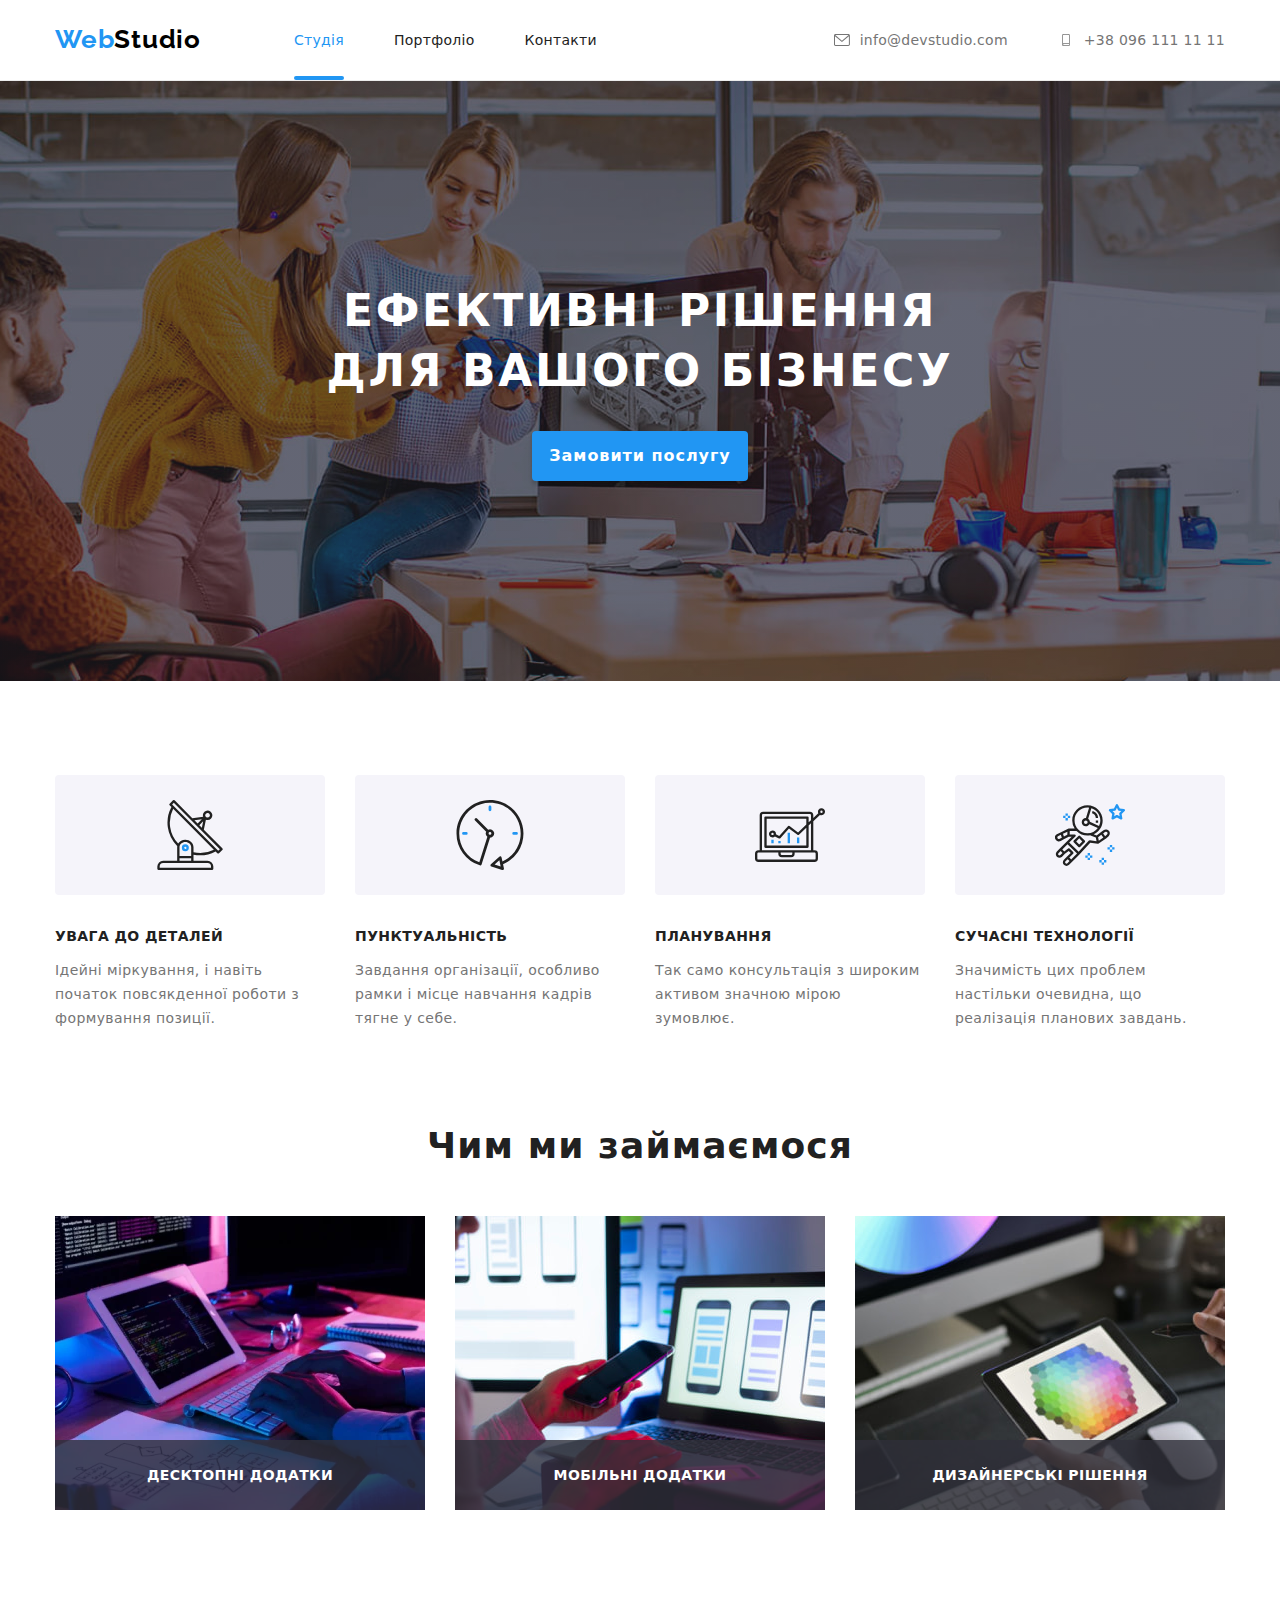
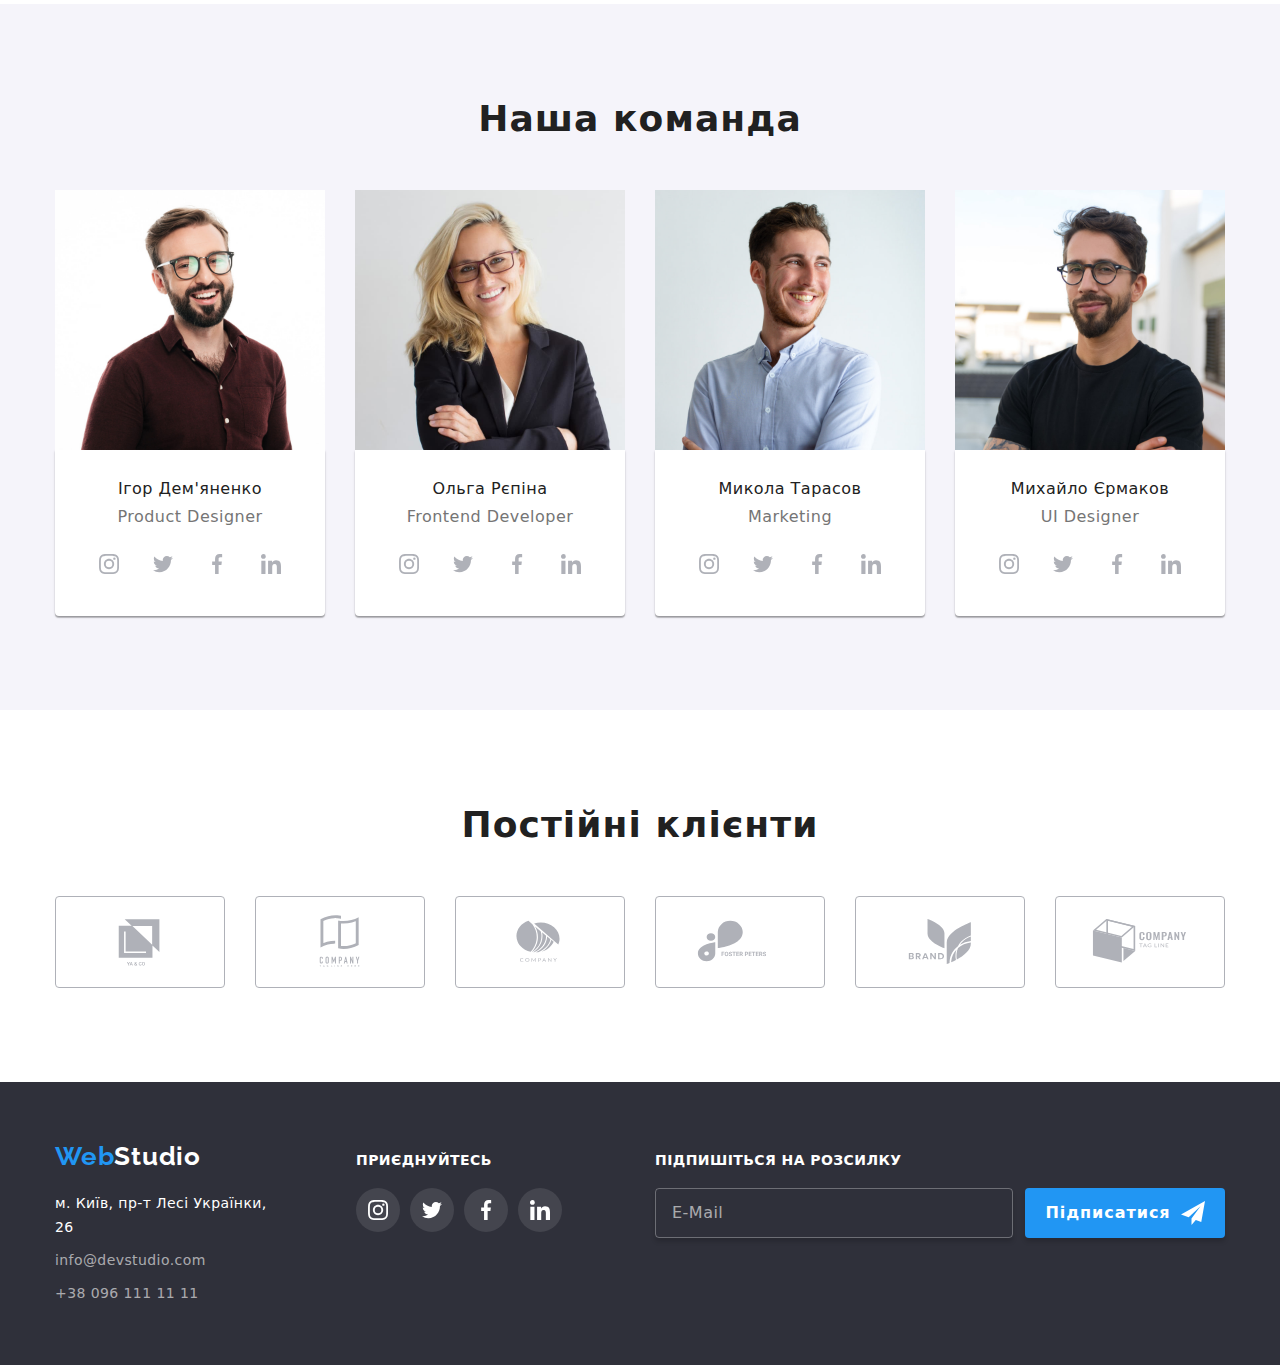
==== index.html @ bd2cbed0 "Initial commit" ====
<!DOCTYPE html>
<html lang="uk">
  <head>
    <meta charset="UTF-8" />
    <meta name="viewport" content="width=device-width, initial-scale=1.0" />
    <title>Студія</title>
    <link rel="stylesheet" href="./css/style.css" />
    <link rel="preconnect" href="https://fonts.googleapis.com" />
    <link rel="preconnect" href="https://fonts.gstatic.com" crossorigin />
    <link
      rel="stylesheet"
      href="https://cdnjs.cloudflare.com/ajax/libs/modern-normalize/2.0.0/modern-normalize.min.css"
    />
    <link
      href="https://fonts.googleapis.com/css2?family=Raleway:wght@700&family=Roboto:wght@400;500;700;900&display=swap"
      rel="stylesheet"
    />
  </head>

  <body>
    <header>
      <div class="container header">
        <nav class="nav">
          <a href="./index.html" class="logo"
            >Web<span style="color: #000">Studio</span></a
          >

          <ul class="nav">
            <li class="item ">
              <a href="./index.html" class="navg current " style="color: #2196f3"
                >Студія</a
              >
            </li>
            <li class="item">
              <a href="./portfolio.html" class="navg">Портфоліо</a>
            </li>
            <li class="item"><a href="" class="navg">Контакти</a></li>
          </ul>
        </nav>
        <ul class="header list">
          <li class="item">
            <a href="mailto:info@devstudio.com" class="link-nav"
              ><svg class="icon" width="16" height="12">
                <use href="./images/symbol-defs.svg#icon-envelope"></use>
              </svg>
              info@devstudio.com
            </a>
          </li>
          <li class="item">
            <a href="tel:+380961111111" class="link-nav"
              ><svg class="icon" width="16" height="12">
                <use href="./images/symbol-defs.svg#icon-smartphone"></use></svg> +38 096 111 11 11</a
            >
          </li>
        </ul>
      </div>
    </header>
    <main>
      <section class="hero">
        <div class="container">
          <h1 class="h1">Ефективні рішення для вашого бізнесу</h1>
          <button  class="main-but" data-modal-open>Замовити послугу</button>
        </div>
        <div class="backdrop is-hidden" data-modal>
          <div  class="modal">
            <button data-modal-close class="modal-button">
              <svg width="30" height="30" >
                <use href="./images/symbol-defs.svg#close"></use>
              </svg>
            </button>
            <form class="modal-form">
              <h3 class="modal-header">Залиште свої дані, ми вам передзвонимо</h3>
              <div class="name-input">
                <label class="label" for="name">Ім'я</label>
                <input class="input" type="text" height="40px" name="name" id="name">
                <svg class="modal-icon-input" width="18" height="18">
                  <use href="./images/symbol-defs.svg#person-black-18dp-1"></use>
                </svg>
              </div>
              <div class="name-input">
                <label class="label" for="tel">Телефон</label>
                <input class="input" type="tel" name="tel" id="tel">
                 <svg class="modal-icon-input" width="18" height="18">
                  <use href="./images/symbol-defs.svg#phone-black-18dp-1"></use>
                </svg>
              </div>
              <div class="name-input">
                <label class="label" for="mail">Пошта</label>
                <input class="input" type="email" name="mail" id="mail">
                 <svg class="modal-icon-input" width="18" height="18">
                  <use href="./images/symbol-defs.svg#email-black-18dp-1"></use>
                </svg>
               </div>
              <div class="comment-input">
                <label class="label" for="comment">Коментар</label>
                <textarea class="texarea-modal" name="comment" id="comment" placeholder="Введіть текст"></textarea>
                
              </div>
              <label class="checkbox-modal-label" for="checkbox-modal">
              <input class="checkbox-input" type="checkbox" name="checkbox-modal" id="checkbox-modal">
              <span class="checkbox-icon"  ></span>

              
              <span class="checkbox-text">Погоджуюся з розсилкою та приймаю 
             <span><a class="contract" href="">Умови договору</a></span></span></label>
              
              <button class="btn-modal" type="submit">Відправити</button>
            </form>
          </div>
        </div>
      </section>

      <section class="dectext">
        <div class="container">
          <ul class="text-block">
            <li class="item">
              <div class="background icon">
                <svg class="icon" width="70" height="70">
                  <use href="./images/symbol-defs.svg#icon-antenna"></use>
                </svg>
              </div>
              <h3 class="decisions">УВАГА ДО ДЕТАЛЕЙ</h3>
              <p>
                Ідейні міркування, і навіть початок повсякденної роботи з
                формування позиції.
              </p>
            </li>
            <li class="item">
              <div class="background icon">
                <svg width="70" height="70">
                  <use href="./images/symbol-defs.svg#icon-clock"></use>
                </svg>
              </div>
              <h3 class="decisions">ПУНКТУАЛЬНІСТЬ</h3>
              <p>
                Завдання організації, особливо рамки і місце навчання кадрів
                тягне у себе.
              </p>
            </li>
            <li class="item">
              <div class="background icon">
                <svg width="70" height="70">
                  <use href="./images/symbol-defs.svg#icon-diagram"></use>
                </svg>
              </div>
              <h3 class="decisions">ПЛАНУВАННЯ</h3>
              <p>
                Так само консультація з широким активом значною мірою зумовлює.
              </p>
            </li>
            <li class="item">
              <div class="background icon">
                <svg width="70" height="70">
                  <use href="./images/symbol-defs.svg#icon-astronaut"></use>
                </svg>
              </div>
              <h3 class="decisions">СУЧАСНІ ТЕХНОЛОГІЇ</h3>
              <p>
                Значимість цих проблем настільки очевидна, що реалізація
                планових завдань.
              </p>
            </li>
          </ul>
        </div>
      </section>
      <section>
        <div class="container">
          <h2 class="present">Чим ми займаємося</h2>
          <ul class="images">
            <li class="item">
              <img
                src="./images/box-1.webp"
                alt="клавіатура та комп'ютер"
                width="370"
                height="294"
              />
              <div class="image-content">
                <p class="text">Десктопні додатки</p>
              </div>
            </li>
            <li class="item">
              <img
                src="./images/img.jpg"
                alt="людина з телефоном біля екрана ноутбука"
                width="370"
                height="294"
              />
              <div class="image-content">
                <p class="text">Мобільні додатки</p>
              </div>

            </li>
            <li class="item">
              <img
                src="./images/box-3.jpg"
                alt="людина тримає планшет в руках"
                width="370"
                height="294"
              />
              <div class="image-content">
                <p class="text">Дизайнерські рішення</p>
              </div>
            </li>
          </ul>
        </div>
      </section>

      <section class="team">
        <div class="container">
          <h2 class="team-title">Наша команда</h2>
          <ul class="people">
            <li class="item">
              <img
                src="./images/img-ihor.jpg"
                alt="фото співробітника"
                width="270"
                height="260"
              />
              <div class="members">
                <h3 class="name">Ігор Дем'яненко</h3>
                <p class="profesion">Product Designer</p>
                <ul class="socialmedia">
                  <li >
                    <a href="" class="socialmedia link"
                      ><svg class="icon" width="20" height="20">
                        <use
                          href="./images/symbol-defs.svg#icon-instagram"
                        ></use></svg> </a>
                  </li>
                  <li >
                    <a href="" class="socialmedia link"
                      ><svg class="icon" width="20" height="20">
                        <use
                          href="./images/symbol-defs.svg#icon-twitter-1"
                        ></use></svg> </a>
                  </li>
                  <li >
                    <a href="" class="socialmedia link"
                      ><svg class="icon" width="20" height="20">
                        <use
                          href="./images/symbol-defs.svg#icon-facebook"
                        ></use></svg > </a>
                  </li>
                  <li >
                    <a href="" class="socialmedia link">
                      <svg class="icon" width="20" height="20">
                        <use
                          href="./images/symbol-defs.svg#icon-linkedin"
                        ></use></svg></a>
                  </li>
                </ul>
              </div>
            </li>
            <li class="item">
              <img
                src="./images/img-olha.jpg"
                alt="фото співробітника"
                width="270"
                height="260"
              />
              <div class="members">
                <h3 class="name">Ольга Рєпіна</h3>
                <p class="profesion">Frontend Developer</p>
                <ul class="socialmedia">
                  <li >
                    <a href="" class="socialmedia link"
                      ><svg class="icon" width="20" height="20">
                        <use
                          href="./images/symbol-defs.svg#icon-instagram"
                        ></use></svg> </a>
                  </li>
                  <li >
                    <a href="" class="socialmedia link"
                      ><svg class="icon" width="20" height="20">
                        <use
                          href="./images/symbol-defs.svg#icon-twitter-1"
                        ></use></svg> </a>
                  </li>
                  <li >
                    <a href="" class="socialmedia link"
                      ><svg class="icon" width="20" height="20">
                        <use
                          href="./images/symbol-defs.svg#icon-facebook"
                        ></use></svg > </a>
                  </li>
                  <li>
                    <a href="" class="socialmedia link">
                      <svg class="icon" width="20" height="20">
                        <use
                          href="./images/symbol-defs.svg#icon-linkedin"
                        ></use></svg></a>
                  </li>
                </ul>
              </div>
            </li>
            <li class="item">
              <img
                src="./images/img-mykola.jpg"
                alt="фото співробітника"
                width="270"
                height="260"
              />
              <div class="members">
                <h3 class="name">Микола Тарасов</h3>
                <p class="profesion">Marketing</p>
                <ul class="socialmedia">
                  <li >
                    <a href="" class="socialmedia link"
                      ><svg class="icon" width="20" height="20">
                        <use
                          href="./images/symbol-defs.svg#icon-instagram"
                        ></use></svg> </a>
                  </li>
                  <li >
                    <a href="" class="socialmedia link"
                      ><svg class="icon" width="20" height="20">
                        <use
                          href="./images/symbol-defs.svg#icon-twitter-1"
                        ></use></svg> </a>
                  </li>
                  <li >
                    <a href="" class="socialmedia link"
                      ><svg class="icon" width="20" height="20">
                        <use
                          href="./images/symbol-defs.svg#icon-facebook"
                        ></use></svg > </a>
                  </li>
                  <li >
                    <a href="" class="socialmedia link">
                      <svg class="icon" width="20" height="20">
                        <use
                          href="./images/symbol-defs.svg#icon-linkedin"
                        ></use></svg></a>
                  </li>
                </ul>
              </div>
            </li>
            <li class="item">
              <img
                src="./images/img-myh.jpg"
                alt="фото співробітника"
                width="270"
                height="260"
              />
              <div class="members">
                <h3 class="name">Михайло Єрмаков</h3>
                <p class="profesion">UI Designer</p>
                <ul class="socialmedia">
                  <li >
                    <a href="" class="socialmedia link"
                      ><svg class="icon" width="20" height="20">
                        <use
                          href="./images/symbol-defs.svg#icon-instagram"
                        ></use></svg> </a>
                  </li>
                  <li >
                    <a href="" class="socialmedia link"
                      ><svg class="icon" width="20" height="20">
                        <use
                          href="./images/symbol-defs.svg#icon-twitter-1"
                        ></use></svg> </a>
                  </li>
                  <li >
                    <a href="" class="socialmedia link"
                      ><svg class="icon" width="20" height="20">
                        <use
                          href="./images/symbol-defs.svg#icon-facebook"
                        ></use></svg > </a>
                  </li>
                  <li >
                    <a href="" class="socialmedia link">
                      <svg class="icon" width="20" height="20">
                        <use
                          href="./images/symbol-defs.svg#icon-linkedin"
                        ></use></svg></a>
                  </li>
                </ul>
              </div>
            </li>
          </ul>
        </div>
      </section>
      <section class="clients">
        <div class="container">
        <h2 class="clients head">Постійні клієнти</h2>
        <ul class="clients list">
        <li class="clients link"><a href="" class="icon"><svg width="106" height="60px"><use href="./images/symbol-defs.svg#icon-Logo"></use></svg></a></li>
        <li class="clients link"><a href="" class="icon"><svg width="106" height="60px"><use href="./images/symbol-defs.svg#icon-Logo-1"></use></svg></a></li>
        <li class="clients link"><a href="" class="icon"><svg width="106" height="60px"><use href="./images/symbol-defs.svg#icon-Logo-2"></use></svg></a></li>
        <li class="clients link"><a href="" class="icon"><svg width="106" height="60px"><use href="./images/symbol-defs.svg#icon-Logo-3"></use></svg></a></li>
        <li class="clients link"><a href="" class="icon"><svg width="106" height="60px"><use href="./images/symbol-defs.svg#icon-Logo-4"></use></svg></a></li>
        <li class="clients link"><a href="" class="icon"><svg width="106" height="60px"><use href="./images/symbol-defs.svg#icon-Logo-5"></use></svg></a></li></ul>
        </div>
      </section>
    </main>

    <footer class="footer">
      <div class="container">
      <div class="adressa">
        <a href="./index.html" class="logo-footer"
          >Web<span style="color: #fff">Studio</span></a
        >
        <address>
          <p class="adress">м. Київ, пр-т Лесі Українки, 26</p>
          <a href="mailto:info@devstudio.com" class="appeal"
            >info@devstudio.com</a
          >
          <a href="tel:+380961111111" class="appeal">+38 096 111 11 11</a>
        </address>
      </div>
      <div class="footer-social">
      <p class="footer-head">Приєднуйтесь</p>
      <ul class="socialmed">
      <li class="link"><a href="" class="icon"><svg width="20" height="20"><use href="./images/symbol-defs.svg#icon-instagram"></use></svg></a></li>
      <li class="link"><a href="" class="icon"><svg width="20" height="20"><use href="./images/symbol-defs.svg#icon-twitter-1"></use></svg></a></li>
      <li class="link"><a href="" class="icon"><svg width="20" height="20"><use href="./images/symbol-defs.svg#icon-facebook"></use></svg></a></li>
      <li class="link"><a href="" class="icon"><svg width="20" height="20"><use href="./images/symbol-defs.svg#icon-linkedin"></use></svg></a></li></ul>
      </div>
      <div class="email-footer">
        <h2 class="email-footer-header">Підпишіться на розсилку</h2>
        <form class="footer-form">
        <input type="email" name="email" placeholder="E-Mail" class="email-input">
        <button class="footer-button" type="submit">
          <span class="footer-button__text">Підписатися</span>
          <svg  width="24" height="24">
            <use href="./images/symbol-defs.svg#icon-send"></use>
          </svg>
        </button>
        </form>
      </div>
      </div>
    </footer>
    <script src="./js/modal.js"></script>
  </body>
</html>
---- css/style.css ----
:root {
  --main-color: #212121;
  --hover-color-blue: #2196f3;
  --white-text: #fff;
  --basic-text: #757575;
  --background-lite: #f5f4fa;
  --background-dark: #2f303a;
}

body {
  font-family: "Roboto", sans-serif;
  letter-spacing: 0.02em;
  font-weight: 500;
  font-size: 14px;
  color: var(--main-color);
  margin: 0;
  padding: 0;
}
header {
  border-bottom: 1px #ececec solid;
}
h1,
h2,
h3,
ul,
p {
  margin-top: 0;
  margin-bottom: 0;
  padding: 0;
}
section {
  padding-top: 94px;
  padding-bottom: 94px;
}
img {
  display: block;
}
.hero {
  background-color: var(--background-dark);
  padding-bottom: 280px;
  text-align: center;
  padding-top: 200px;
  padding-bottom: 200px;
  background-image: linear-gradient(
      rgba(47, 48, 58, 0.4),
      rgba(47, 48, 58, 0.4)
    ),
    url(../images/background-img.jpg);
  background-size: cover;
  background-position: center;
  max-width: 1600px;
  margin-right: auto;
  margin-left: auto;
}

.logo {
  display: inline-block;
  font-family: "Raleway", sans-serif;
  text-decoration: none;

  font-weight: 700;
  font-size: 26px;
  letter-spacing: 0.03em;
  color: #2196f3;
  margin-right: 93px;
}
.logo-footer {
  display: block;
  margin-bottom: 20px;
  font-family: "Raleway", sans-serif;
  text-decoration: none;

  font-weight: 700;
  font-size: 26px;
  letter-spacing: 0.03em;
  color: #2196f3;
}

.navg {
  display: block;
  text-decoration: none;
  font-weight: 500;
  font-size: 14px;
  letter-spacing: 0.02em;
  color: var(--main-color);
  padding-top: 32px;
  padding-bottom: 32px;
  transition: color 250ms cubic-bezier(0.4, 0, 0.2, 1);
}
.navg:hover,
.navg:focus {
  color: var(--hover-color-blue);
}
.navg.current {
  position: relative;
}
.navg.current::after {
  content: "";
  display: block;
  border-radius: 2px;
  width: 100%;
  height: 4px;
  background: var(--hover-color-blue);
  position: absolute;
  left: 0;
  bottom: 0;
}
.link-nav {
  display: flex;
  align-items: center;
  padding-top: 32px;
  padding-bottom: 32px;
  color: rgb(117, 117, 117);

  text-decoration: none;
  transition: color 250ms cubic-bezier(0.4, 0, 0.2, 1);
}
.link-nav .icon {
  fill: rgb(117, 117, 117);
  transition: fill 250ms cubic-bezier(0.4, 0, 0.2, 1);
}
.container {
  width: 1200px;
  margin-left: auto;
  margin-right: auto;
  padding-left: 15px;
  padding-right: 15px;
}
.link-nav:hover,
.link-nav:focus {
  color: var(--hover-color-blue);
}
.link-nav:hover .icon,
.link-nav:focus .icon {
  fill: var(--hover-color-blue);
}

.h1 {
  display: inline-block;
  font-weight: 900;
  font-size: 44px;
  line-height: 136%;
  letter-spacing: 0.06em;
  text-transform: uppercase;
  text-align: center;
  color: var(--white-text);
  width: 696px;
  min-height: 120px;
  margin-bottom: 30px;
}
.main-but {
  display: block;
  background-color: var(--hover-color-blue);
  min-width: 216px;
  height: 50px;
  border-radius: 4px;
  border: none;
  box-shadow: 0 4px 4px 0 rgba(0, 0, 0, 0.15);
  color: var(--white-text);
  font-weight: 700;
  font-size: 16px;
  line-height: 187%;
  letter-spacing: 0.06em;
  text-align: center;
  cursor: pointer;
  margin: auto;
  transition: background-color 250ms cubic-bezier(0.4, 0, 0.2, 1);
}
.main-but:active {
  background-color: #188ce8;
}
.backdrop {
  position: fixed;
  top: 0;
  left: 0;
  width: 100%;
  height: 100%;
  background: rgba(0, 0, 0, 0.2);
  z-index: 2;
  transform: scale(100%);
  transition: visibility 250ms cubic-bezier(0.4, 0, 0.2, 1),
    opacity 250ms cubic-bezier(0.4, 0, 0.2, 1);
}
.backdrop.is-hidden {
  opacity: 0;
  visibility: hidden;
  pointer-events: none;
}
.modal {
  position: absolute;
  top: 50%;
  left: 50%;
  transform: translate(-50%, -50%) scale(1);

  border-radius: 4px;
  min-width: 528px;
  height: 581px;
  box-shadow: 0 2px 1px 0 rgba(0, 0, 0, 0.2), 0 1px 1px 0 rgba(0, 0, 0, 0.14),
    0 1px 3px 0 rgba(0, 0, 0, 0.12);
  background: #fff;
  

  transition: transform 250ms cubic-bezier(0.4, 0, 0.2, 1);
}

.backdrop.is-hidden .modal.is-hidden {
  transform: translate(-50%, -50%) scale(0.2);
}
.modal-button {
  position: absolute;
  top: 8px;
  right: 8px;
  border-radius: 50%;
  border: 1px solid  rgba(0, 0, 0, 0.1);
  background-color: #fff;
  cursor: pointer;
  display: flex;
  align-items: center;
  justify-content: center;
 width: 30px;
 height: 30px;
 transition: fill 250ms cubic-bezier(0.4, 0, 0.2, 1);
}

.modal-button:hover,
.modal-button:focus{
  fill:var(--hover-color-blue);
  
}
.modal-form {
  width: 528px;
  
  padding-top: 40px;
  padding-left: 40px;
  padding-right: 40px;
  padding-bottom: 40px;
}
.modal-header {
  font-weight: 700;
  font-size: 20px;
  letter-spacing: 0.03em;
  text-align: center;
  color: var(--main-color);
  margin-left: auto;
  margin-right: auto;
  margin-bottom: 12px;
}
.name-input {
  display: flex;
  flex-direction: column;
  position: relative;
 margin-left: auto;
  margin-right: auto;
  margin-top: 10px;
  
  width: 448px;
  height: 58px;
}
.label {
  display: flex;
  align-items: center;
  justify-content: flex-start;
  font-weight: 400;
  font-size: 12px;
  letter-spacing: 0.01em;
  color: var(--basic-text);
  
}
.input {
  outline: none;
  border: 1px solid rgba(33, 33, 33, 0.2);
  border-radius: 4px;
  width: 448px;
  height: 40px;
  padding-left: 34px;
  margin-top: 4px;
 
  transition: border 250ms cubic-bezier(0.4, 0, 0.2, 1);
}
.input:hover,
.input:focus {
  border: 1px solid var(--hover-color-blue);
}
.input:hover + .modal-icon-input,
.input:focus + .modal-icon-input {
  fill: var(--hover-color-blue);
}
.modal-icon-input {
  position: absolute;
  top: 28px;
  left: 12px;
  transition: fill 250ms cubic-bezier(0.4, 0, 0.2, 1);
}
.comment-input {
  display: flex;
  flex-direction: column;
  position: relative;
margin-left: auto;
  margin-right: auto;
  margin-bottom: 20px;
  margin-top: 10px;
  width: 448px;
}
.texarea-modal::placeholder {
  font-weight: 400;
  font-size: 12px;
  letter-spacing: 0.01em;
  color: rgba(117, 117, 117, 0.5);
  
}
.texarea-modal {
  display: block;
  outline: none;
  border: 1px solid rgba(33, 33, 33, 0.2);
  border-radius: 4px;
  width: 448px;
  height: 120px;
  margin-top: 4px;
  padding-left: 16px;
  padding-top: 12px;

  resize: none;
  transition: border 250ms cubic-bezier(0.4, 0, 0.2, 1);
}
.texarea-modal:hover,
.texarea-modal:focus {
  border: 1px solid #2196f3;
}
.checkbox-modal-label {
  display: flex;
  justify-content: center;
  font-weight: 400;
  font-size: 14px;
  line-height: 171%;
  letter-spacing: 0.03em;
  color: var(--basic-text);

}
.contract {
  color: var(--hover-color-blue);
  margin-left: 4px;
  
}
.checkbox-text{
  display: block;
  text-align: center;
}
.checkbox-icon{
  display: flex;
  align-items: center;

  border-radius: 2px;
  border: #212121 2px solid;
  width: 16px;
  height: 15px;
  margin-right: 8px;
  background-image: url(../images/icon-check.svg);
   background-size: contain;
  background-repeat: no-repeat;
  background-origin: border;
  background-position: center;
 
   transition: background-color 250ms cubic-bezier(0.4, 0, 0.2, 1),
    border 250ms cubic-bezier(0.4, 0, 0.2, 1);
}
.checkbox-icon:hover{
  border: var(--hover-color-blue) 2px solid;
}
.checkbox-input:focus + .checkbox-icon{
  border: var(--hover-color-blue) 2px solid;
}

.checkbox-input:checked + .checkbox-icon {

  background-color: #188ce8;

  fill:#fff;
   border: none;
 

}
.checkbox-input{
  -webkit-appearance:none;
  -moz-appearance: none;
  appearance: none;
}
.btn-modal {
  margin-top: 30px;
  border: none;
  border-radius: 4px;
  width: 200px;
  height: 50px;
  box-shadow: 0 4px 4px 0 rgba(0, 0, 0, 0.15);
  background-color: var(--hover-color-blue);
  font-family: "Roboto", sans-serif;
  font-weight: 700;
  font-size: 16px;
  line-height: 1.875;
  letter-spacing: 0.06em;
  text-align: center;
  color: var(--white-text);
  transition: background-color 250ms cubic-bezier(0.4, 0, 0.2, 1);
}
.btn-modal:hover,
.btn-modal:focus {
  background-color: #188ce8;
}
.decisions {
  font-weight: 700;
  letter-spacing: 0.03em;
  text-transform: uppercase;
  color: var(--main-color);
  font-family: var(--font-family);
  font-size: 14px;
  margin-bottom: 10px;
}
.text-block {
  display: flex;
  flex-wrap: wrap;
}
.text-block .item {
  width: 270px;
}
.text-block .item + .item {
  margin-left: 30px;
}

ul {
  list-style-type: none;
}
.dectext {
  font-weight: 400;
  line-height: 171%;
  letter-spacing: 0.03em;
  color: var(--basic-text);
  padding-bottom: 0;
}
.present {
  font-weight: 700;
  font-size: 36px;
  letter-spacing: 0.03em;
  text-align: center;
  margin-bottom: 50px;
  color: var(--main-color);
}
.images {
  display: flex;
  flex-wrap: wrap;
  margin-left: -30px;
}
.images .item {
  position: relative;
  margin-left: 30px;
}
.image-content {
  position: absolute;
  left: 0;
  bottom: 0;
  display: flex;
  width: 100%;
  height: 70px;
  background: rgba(47, 48, 58, 0.8);
  align-items: center;
  justify-content: center;
}
.image-content .text {
  font-weight: 700;
  font-size: 14px;
  letter-spacing: 0.03em;
  text-transform: uppercase;
  color: var(--white-text);
}
.team {
  background-color: var(--background-lite);
}

.team-title {
  font-weight: 700;
  font-size: 36px;
  letter-spacing: 0.03em;
  text-align: center;
  margin-bottom: 50px;
}
.members {
  padding-top: 30px;
  padding-bottom: 30px;
  border-radius: 0 0 4px 4px;
  width: 270px;

  box-shadow: 0 2px 1px 0 rgba(0, 0, 0, 0.2), 0 1px 1px 0 rgba(0, 0, 0, 0.14),
    0 1px 3px 0 rgba(0, 0, 0, 0.12);
  background: #fff;
}
.name {
  font-weight: 500;
  font-size: 16px;
  letter-spacing: 0.03em;
  text-align: center;
}
.people {
  display: flex;
  flex-wrap: wrap;
  margin-left: -30px;
}
.people .item {
  width: 270px;
  margin-left: 30px;
}
.profesion {
  font-weight: 400;
  font-size: 16px;
  letter-spacing: 0.03em;
  color: var(--basic-text);
  text-align: center;
  margin-top: 10px;
}
.footer {
  background-color: var(--background-dark);
  padding-top: 60px;
  padding-bottom: 60px;
}

.adress {
  font-weight: 400;
  font-size: 14px;
  line-height: 171%;
  letter-spacing: 0.03em;
  color: var(--white-text);
  font-style: normal;
  margin-bottom: 9px;
}
.appeal:not(:last-child) {
  margin-bottom: 9px;
}
.appeal {
  display: block;
  font-weight: 400;
  line-height: 171%;
  letter-spacing: 0.03em;
  color: rgba(255, 255, 255, 0.6);
  text-decoration: none;
  font-style: normal;
  transition: color 250ms cubic-bezier(0.4, 0, 0.2, 1);
}

.appeal:hover,
.appeal:focus {
  color: #ffffffbe;
}
.footer-button__text {
  font-weight: 700;
  font-size: 16px;
  line-height: 187%;
  letter-spacing: 0.06em;
  text-align: center;
  color: #fff;
}.filters {
  background-color: var(--background-lite);
  font-weight: 500;
  font-size: 16px;
  line-height: 162%;
  letter-spacing: 0.03em;
  text-align: center;
  height: 38px;
  cursor: pointer;
  border-radius: 4px;
  border: transparent;
  padding-top: 6px;
  padding-bottom: 6px;
  padding-left: 22px;
  padding-right: 22px;
  transition: background-color 250ms cubic-bezier(0.4, 0, 0.2, 1),
    color 250ms cubic-bezier(0.4, 0, 0.2, 1),
    box-shadow 250ms cubic-bezier(0.4, 0, 0.2, 1);
}

.filters:hover,
.filters:focus,
.filters:active {
  color: var(--white-text);
  background: var(--hover-color-blue);
  box-shadow: 0 2px 2px 0 rgba(0, 0, 0, 0.12), 0 1px 2px 0 rgba(0, 0, 0, 0.08),
    0 3px 1px 0 rgba(0, 0, 0, 0.1);
}
.filter-list {
  display: flex;
  align-items: center;
  justify-content: center;
  margin-bottom: 50px;
  gap: 8px;
}

.sub-title {
  font-weight: 700;
  font-size: 18px;
  line-height: 200%;
  letter-spacing: 0.06em;
  color: var(--main-color);
  text-decoration: none;
}
.filter-class {
  margin-top: 4px;
  font-weight: 400;
  font-size: 16px;
  line-height: 187%;
  letter-spacing: 0.03em;
  color: var(--basic-text);
  text-decoration: none;
}

.portfolio-cards {
  display: flex;
  flex-wrap: wrap;
  gap: 30px;
}
.filling-thumb {
  position: relative;
  overflow: hidden;
}
.filling {
  position: absolute;
  display: flex;
  align-items: center;
  justify-content: center;

  top: 0;
  left: 0;
  width: 100%;
  height: 101%;
  background: rgba(33, 150, 243, 0.9);
  padding-left: 24px;
  padding-right: 24px;
  transform: translateY(100%);
  transition: transform 250ms cubic-bezier(0.4, 0, 0.2, 1);
}
.card:hover .filling,
.card:focus .filling {
  transform: translateY(0);
  opacity: 1;
}
.filling .text {
  font-weight: 400;
  font-size: 18px;
  line-height: 156%;
  letter-spacing: 0.03em;
  color: #fff;
}

.border-cards {
  padding-top: 20px;
  padding-bottom: 20px;
  padding-left: 24px;
  padding-right: 24px;
  border-bottom: 1px solid #eeeeee;
  border-left: 1px solid #eeeeee;
  border-right: 1px solid #eeeeee;
}

.card {
  text-decoration: none;
  display: block;
  box-shadow: none;
  transition-property: box-shadow;
  transition-duration: 250ms;
  transition-timing-function: cubic-bezier(0.4, 0, 0.2, 1);
}
.card:hover,
.card:focus {
  box-shadow: 1px 4px 6px 0 rgba(0, 0, 0, 0.16), 0 4px 4px 0 rgba(0, 0, 0, 0.06),
    0 1px 1px 0 rgba(0, 0, 0, 0.12);
}
.header.list {
  display: flex;
  margin-left: auto;
  white-space: nowrap;
}
.nav {
  display: flex;
  align-items: center;
}
.nav .item:not(:first-child) {
  margin-left: 50px;
}
.header.list .item + .item {
  margin-left: 50px;
}
.container.header {
  display: flex;
  align-items: center;
}
.link-nav .icon {
  fill: #757575;
  margin-right: 10px;
}
.background.icon {
  display: flex;
  justify-content: center;
  align-items: center;
  background-color: var(--background-lite);
  width: 270px;
  height: 120px;
  border-radius: 4px;
  margin-bottom: 30px;
}
.socialmedia {
  display: flex;
  align-items: center;
  justify-content: center;
  margin-top: 16px;
  gap: 10px;
}
.socialmedia.link {
  display: flex;
  justify-content: center;
  border-radius: 50%;
  width: 44px;
  height: 44px;
  outline: none;
  fill: #afb1b8;
  margin-top: 0;
  transition: background-color 250ms cubic-bezier(0.4, 0, 0.2, 1),
    fill 250ms cubic-bezier(0.4, 0, 0.2, 1);
}
.socialmedia.link:hover,
.socialmedia.link:focus {
  fill: #fff;
  background-color: #188ce8;
}
.clients.head {
  font-weight: 700;
  font-size: 36px;
  letter-spacing: 0.03em;
  text-align: center;
  color: #212121;
}
.clients.list {
  display: flex;
  justify-content: center;
  align-items: center;
  gap: 30px;
  margin-top: 50px;
}
.clients.link .icon {
  display: flex;
  justify-content: center;
  align-items: center;
  fill: #afb1b8;
  border: 1px solid #afb1b8;
  outline: none;
  border-radius: 4px;
  width: 170px;
  height: 92px;
  transition: border 250ms cubic-bezier(0.4, 0, 0.2, 1),
    fill 250ms cubic-bezier(0.4, 0, 0.2, 1);
}
.clients.link .icon:hover,
.clients.link .icon:focus {
  fill: #2196f3;
  border: 1px solid #188ce8;
}

.footer-head {
  font-weight: 700;
  font-size: 14px;
  letter-spacing: 0.03em;
  text-transform: uppercase;
  color: #fff;
}
.socialmed {
  display: flex;
  align-items: center;
  gap: 10px;
  margin-top: 20px;
}

.socialmed .link .icon {
  display: flex;
  align-items: center;
  justify-content: center;
  background-color: rgba(255, 255, 255, 0.1);
  border-radius: 50%;
  width: 44px;
  height: 44px;
  fill: #fff;
  transition: background-color 250ms cubic-bezier(0.4, 0, 0.2, 1);
}
.footer .container {
  display: flex;
  align-items: baseline;
}
.adressa {
  margin-right: 70px;
}
.email-footer {
  display: flex;

  flex-direction: column;
  margin-left: 93px;
}
.footer-form {
  display: flex;
  align-items: center;

  gap: 12px;
}
.email-footer-header {
  font-weight: 700;
  font-size: 14px;
  letter-spacing: 0.03em;
  text-transform: uppercase;
  color: #fff;
  
}
.email-input {
  border: 1px solid rgba(255, 255, 255, 0.3);
  border-radius: 4px;
  width: 358px;
  height: 50px;
  box-shadow: 0 4px 4px 0 rgba(0, 0, 0, 0.15);
  background: rgba(33, 150, 243, 0);
  margin-top: 20px;
  padding-left: 16px;

  color: var(--white-text);
}
.email-input::placeholder {
  font-weight: 400;
  font-size: 16px;
  line-height: 125%;
  letter-spacing: 0.03em;
  color: rgba(255, 255, 255, 0.6);

}
.footer-button {
  display: flex;
  align-items: center;
  justify-content: center;
  gap: 10px;
  border-radius: 4px;
  width: 200px;
  height: 50px;
  margin-top: 20px;
  box-shadow: 0 4px 4px 0 rgba(0, 0, 0, 0.15);
  background: #2196f3;
  border: none;
  transition: background-color 250ms cubic-bezier(0.4, 0, 0.2, 1);
}
.footer-button:hover,
.footer-button:focus {
  background-color: #188ce8;
}


.socialmed .link .icon:hover,
.socialmed .link .icon:focus {
  background-color: var(--hover-color-blue);
}
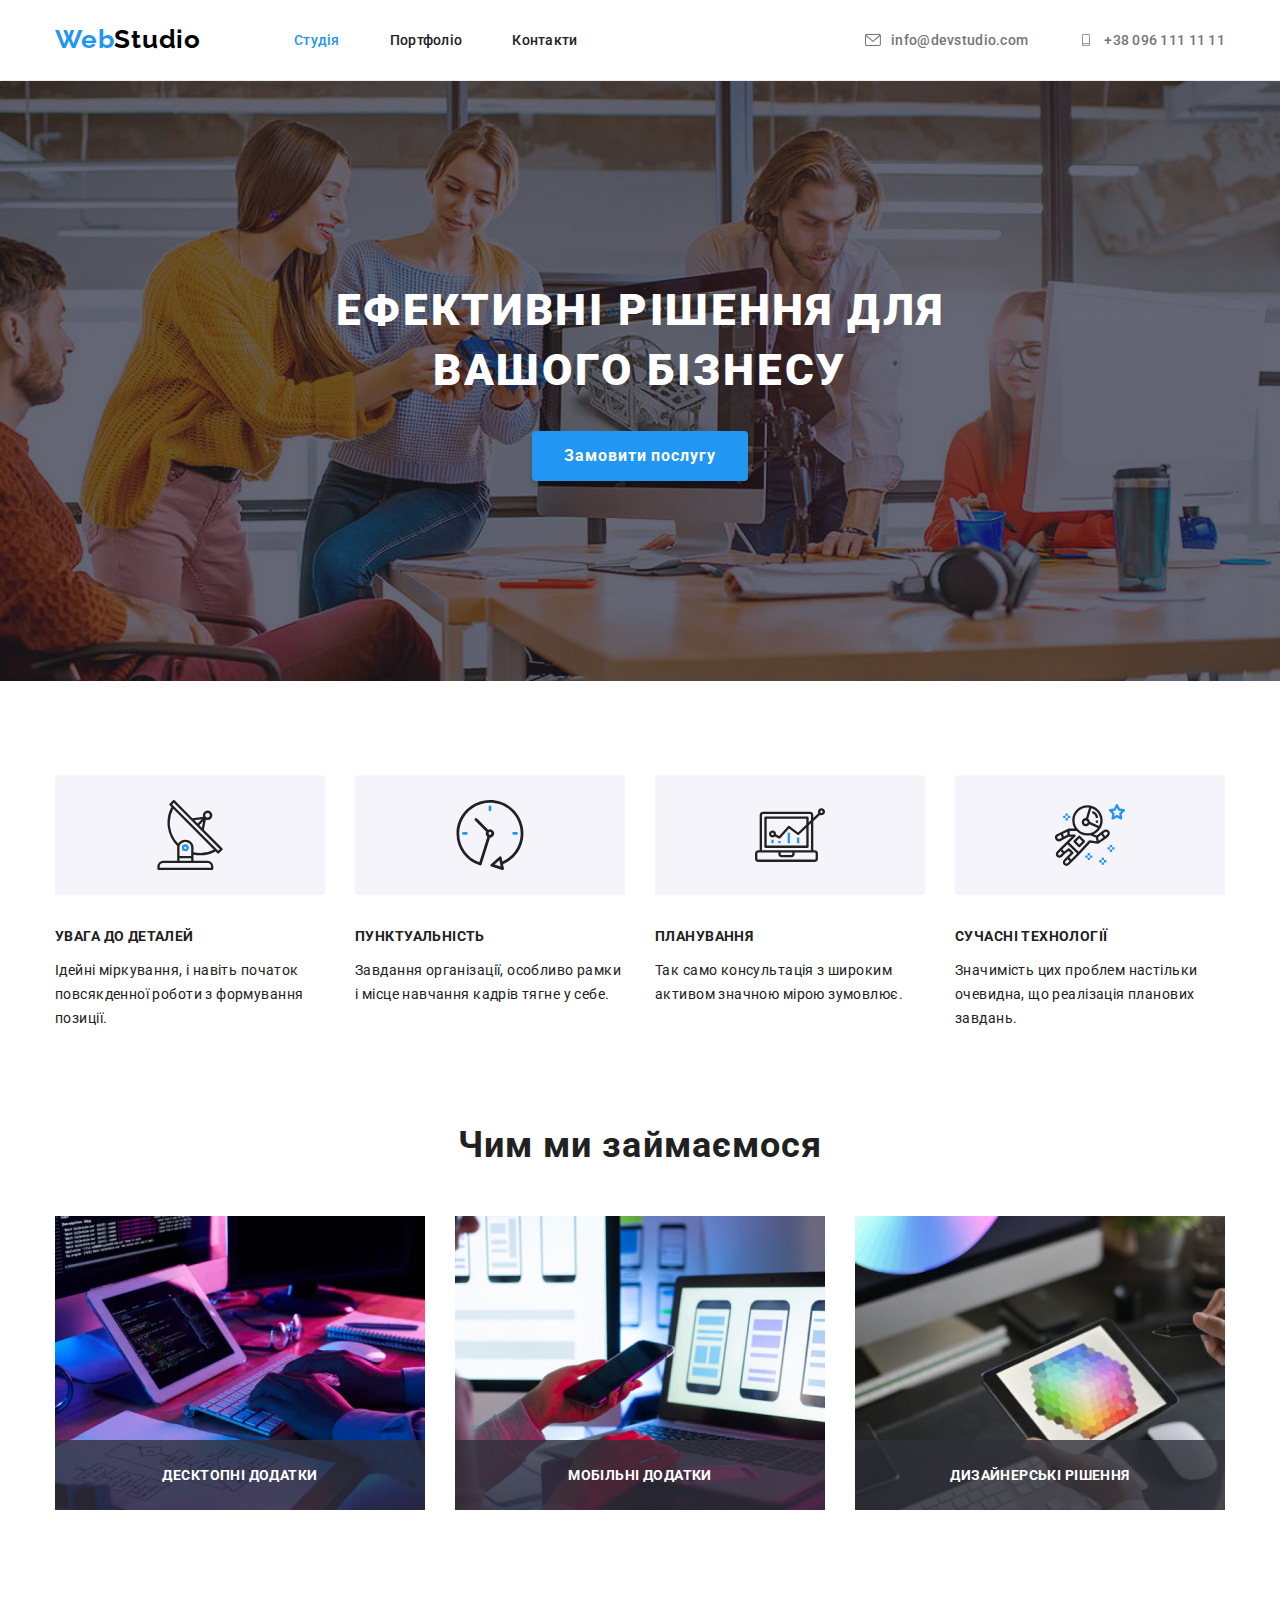
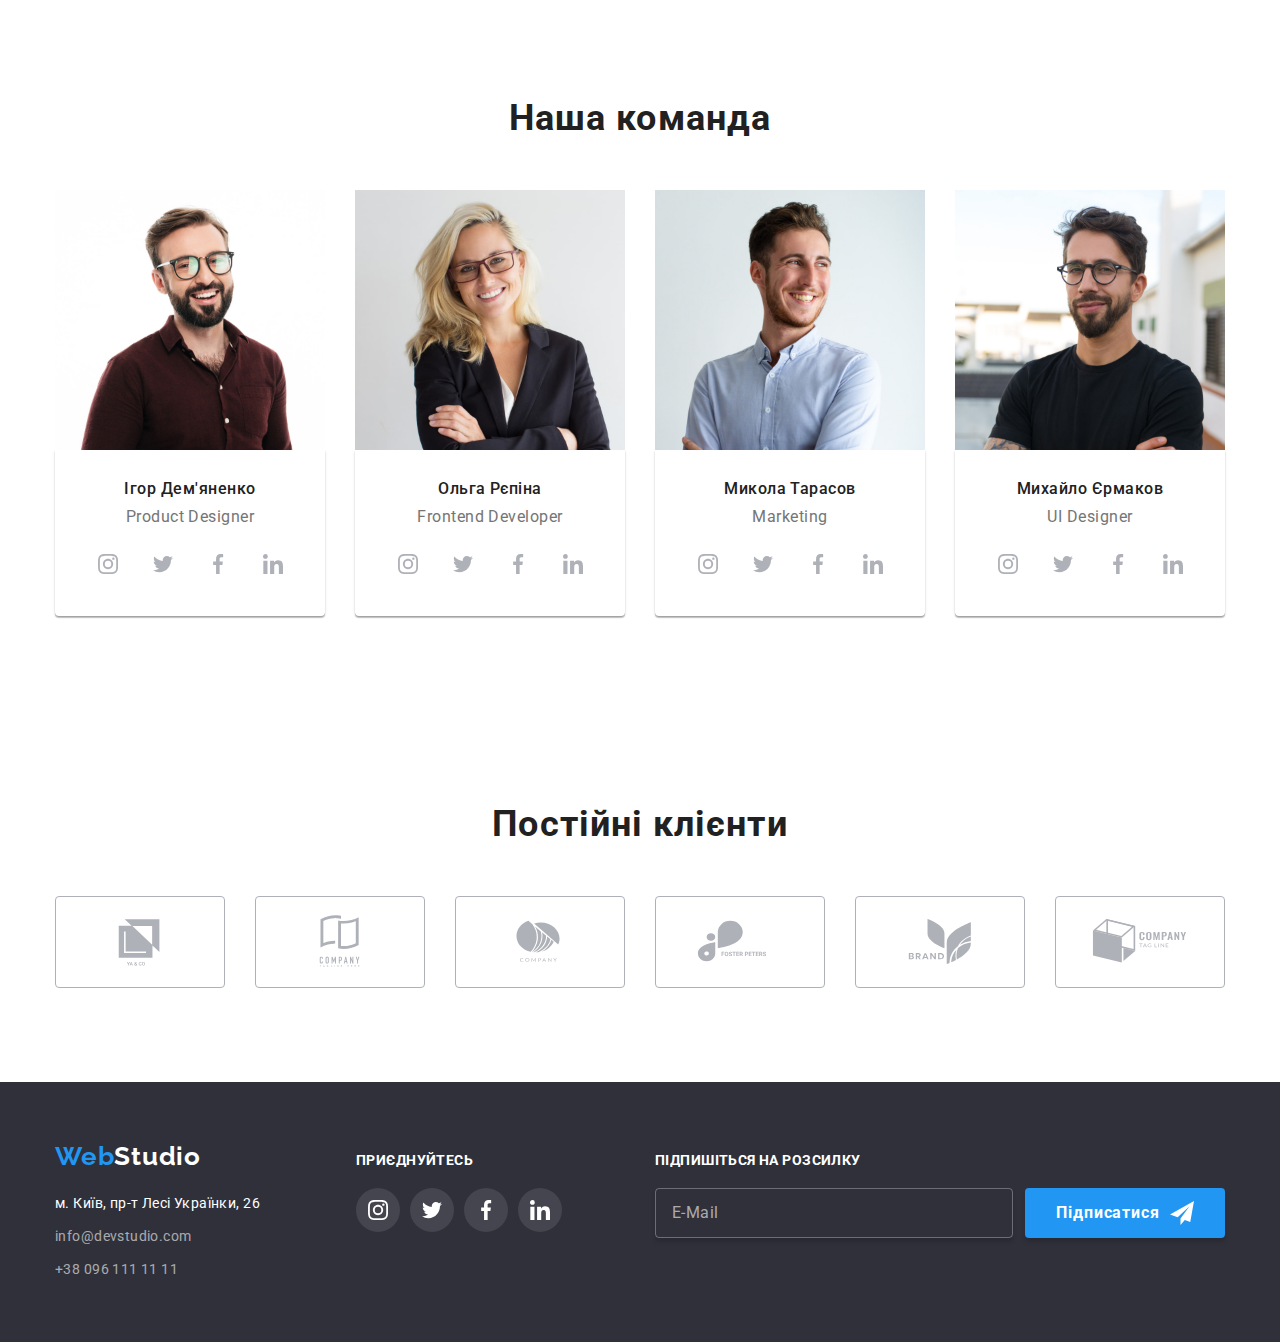
==== commit f3e5aaa5: "BEM and SASS" ====
--- a/index.html
+++ b/index.html
@@ -4,7 +4,7 @@
     <meta charset="UTF-8" />
     <meta name="viewport" content="width=device-width, initial-scale=1.0" />
     <title>Студія</title>
-    <link rel="stylesheet" href="./css/style.css" />
+    <link rel="stylesheet" href="./css/main.min.css" />
     <link rel="preconnect" href="https://fonts.googleapis.com" />
     <link rel="preconnect" href="https://fonts.gstatic.com" crossorigin />
     <link
@@ -17,39 +17,44 @@
     />
   </head>
 
-  <body>
+  <body class="body">
     <header>
-      <div class="container header">
+      <div class="container">
         <nav class="nav">
-          <a href="./index.html" class="logo"
+          <a href="./index.html" class="nav__logo"
             >Web<span style="color: #000">Studio</span></a
           >
 
-          <ul class="nav">
-            <li class="item ">
-              <a href="./index.html" class="navg current " style="color: #2196f3"
+          <ul class="nav__list">
+            <li class="nav__item">
+              <a
+                href="./index.html"
+                class="nav__page nav__page-current"
+                style="color: #2196f3"
                 >Студія</a
               >
             </li>
-            <li class="item">
-              <a href="./portfolio.html" class="navg">Портфоліо</a>
-            </li>
-            <li class="item"><a href="" class="navg">Контакти</a></li>
+            <li class="nav__item">
+              <a href="./portfolio.html" class="nav__page">Портфоліо</a>
+            </li>
+            <li class="nav__item"><a href="" class="nav__page">Контакти</a></li>
           </ul>
         </nav>
-        <ul class="header list">
-          <li class="item">
-            <a href="mailto:info@devstudio.com" class="link-nav"
-              ><svg class="icon" width="16" height="12">
+        <ul class="header-list">
+          <li class="header-list__item">
+            <a href="mailto:info@devstudio.com" class="header-list__link"
+              ><svg class="header-list__icon" width="16" height="12">
                 <use href="./images/symbol-defs.svg#icon-envelope"></use>
               </svg>
               info@devstudio.com
             </a>
           </li>
-          <li class="item">
-            <a href="tel:+380961111111" class="link-nav"
-              ><svg class="icon" width="16" height="12">
-                <use href="./images/symbol-defs.svg#icon-smartphone"></use></svg> +38 096 111 11 11</a
+          <li class="header-list__item">
+            <a href="tel:+380961111111" class="header-list__link"
+              ><svg class="header-list__icon" width="16" height="12">
+                <use href="./images/symbol-defs.svg#icon-smartphone"></use>
+              </svg>
+              +38 096 111 11 11</a
             >
           </li>
         </ul>
@@ -58,103 +63,139 @@
     <main>
       <section class="hero">
         <div class="container">
-          <h1 class="h1">Ефективні рішення для вашого бізнесу</h1>
-          <button  class="main-but" data-modal-open>Замовити послугу</button>
+          <h1 class="hero__h1">Ефективні рішення для вашого бізнесу</h1>
+          <button class="hero__main-but" data-modal-open>
+            Замовити послугу
+          </button>
         </div>
         <div class="backdrop is-hidden" data-modal>
-          <div  class="modal">
-            <button data-modal-close class="modal-button">
-              <svg width="30" height="30" >
+          <div class="modal is-hidden">
+            <button data-modal-close class="modal__button">
+              <svg width="30" height="30">
                 <use href="./images/symbol-defs.svg#close"></use>
               </svg>
             </button>
             <form class="modal-form">
-              <h3 class="modal-header">Залиште свої дані, ми вам передзвонимо</h3>
-              <div class="name-input">
-                <label class="label" for="name">Ім'я</label>
-                <input class="input" type="text" height="40px" name="name" id="name">
-                <svg class="modal-icon-input" width="18" height="18">
-                  <use href="./images/symbol-defs.svg#person-black-18dp-1"></use>
-                </svg>
-              </div>
-              <div class="name-input">
-                <label class="label" for="tel">Телефон</label>
-                <input class="input" type="tel" name="tel" id="tel">
-                 <svg class="modal-icon-input" width="18" height="18">
+              <h3 class="modal-form__header">
+                Залиште свої дані, ми вам передзвонимо
+              </h3>
+              <div class="modal-form__box">
+                <label class="modal-form__label" for="name">Ім'я</label>
+                <input
+                  class="modal-form__input"
+                  type="text"
+                  name="name"
+                  id="name"
+                />
+                <svg class="modal-form__icon" width="18" height="18">
+                  <use
+                    href="./images/symbol-defs.svg#person-black-18dp-1"
+                  ></use>
+                </svg>
+              </div>
+              <div class="modal-form__box">
+                <label class="modal-form__label" for="tel">Телефон</label>
+                <input
+                  class="modal-form__input"
+                  type="tel"
+                  name="tel"
+                  id="tel"
+                />
+                <svg class="modal-form__icon" width="18" height="18">
                   <use href="./images/symbol-defs.svg#phone-black-18dp-1"></use>
                 </svg>
               </div>
-              <div class="name-input">
-                <label class="label" for="mail">Пошта</label>
-                <input class="input" type="email" name="mail" id="mail">
-                 <svg class="modal-icon-input" width="18" height="18">
+              <div class="modal-form__box">
+                <label class="modal-form__label" for="mail">Пошта</label>
+                <input
+                  class="modal-form__input"
+                  type="email"
+                  name="mail"
+                  id="mail"
+                />
+                <svg class="modal-form__icon" width="18" height="18">
                   <use href="./images/symbol-defs.svg#email-black-18dp-1"></use>
                 </svg>
-               </div>
-              <div class="comment-input">
-                <label class="label" for="comment">Коментар</label>
-                <textarea class="texarea-modal" name="comment" id="comment" placeholder="Введіть текст"></textarea>
-                
-              </div>
-              <label class="checkbox-modal-label" for="checkbox-modal">
-              <input class="checkbox-input" type="checkbox" name="checkbox-modal" id="checkbox-modal">
-              <span class="checkbox-icon"  ></span>
-
-              
-              <span class="checkbox-text">Погоджуюся з розсилкою та приймаю 
-             <span><a class="contract" href="">Умови договору</a></span></span></label>
-              
-              <button class="btn-modal" type="submit">Відправити</button>
+              </div>
+              <div class="modal-form__comment">
+                <label class="modal-form__label" for="comment">Коментар</label>
+                <textarea
+                  class="modal-form__texarea"
+                  name="comment"
+                  id="comment"
+                  placeholder="Введіть текст"
+                ></textarea>
+              </div>
+              <label class="modal-form__checkbox-label" for="checkbox-modal">
+                <input
+                  class="modal-form__checkbox-input"
+                  type="checkbox"
+                  name="checkbox-modal"
+                  id="checkbox-modal"
+                />
+                <span class="modal-form__checkbox-icon"></span>
+
+                <span class="modal-form__checkbox-text"
+                  >Погоджуюся з розсилкою та приймаю
+                  <span
+                    ><a class="modal-form__contract" href=""
+                      >Умови договору</a
+                    ></span
+                  ></span
+                ></label
+              >
+
+              <button class="modal-form__btn" type="submit">Відправити</button>
             </form>
           </div>
         </div>
       </section>
 
-      <section class="dectext">
+      <section class="benefit">
         <div class="container">
-          <ul class="text-block">
-            <li class="item">
-              <div class="background icon">
-                <svg class="icon" width="70" height="70">
+          <ul class="benefit__block">
+            <li class="benefit__item">
+              <div class="benefit__background-icon">
+                <svg width="70" height="70">
                   <use href="./images/symbol-defs.svg#icon-antenna"></use>
                 </svg>
               </div>
-              <h3 class="decisions">УВАГА ДО ДЕТАЛЕЙ</h3>
+              <h3 class="benefit__h3">УВАГА ДО ДЕТАЛЕЙ</h3>
               <p>
                 Ідейні міркування, і навіть початок повсякденної роботи з
                 формування позиції.
               </p>
             </li>
-            <li class="item">
-              <div class="background icon">
+            <li class="benefit__item">
+              <div class="benefit__background-icon">
                 <svg width="70" height="70">
                   <use href="./images/symbol-defs.svg#icon-clock"></use>
                 </svg>
               </div>
-              <h3 class="decisions">ПУНКТУАЛЬНІСТЬ</h3>
+              <h3 class="benefit__h3">ПУНКТУАЛЬНІСТЬ</h3>
               <p>
                 Завдання організації, особливо рамки і місце навчання кадрів
                 тягне у себе.
               </p>
             </li>
-            <li class="item">
-              <div class="background icon">
+            <li class="benefit__item">
+              <div class="benefit__background-icon">
                 <svg width="70" height="70">
                   <use href="./images/symbol-defs.svg#icon-diagram"></use>
                 </svg>
               </div>
-              <h3 class="decisions">ПЛАНУВАННЯ</h3>
+              <h3 class="benefit__h3">ПЛАНУВАННЯ</h3>
               <p>
                 Так само консультація з широким активом значною мірою зумовлює.
               </p>
             </li>
-            <li class="item">
-              <div class="background icon">
+            <li class="benefit__item">
+              <div class="benefit__background-icon">
                 <svg width="70" height="70">
                   <use href="./images/symbol-defs.svg#icon-astronaut"></use>
                 </svg>
               </div>
-              <h3 class="decisions">СУЧАСНІ ТЕХНОЛОГІЇ</h3>
+              <h3 class="benefit__h3">СУЧАСНІ ТЕХНОЛОГІЇ</h3>
               <p>
                 Значимість цих проблем настільки очевидна, що реалізація
                 планових завдань.
@@ -163,42 +204,41 @@
           </ul>
         </div>
       </section>
-      <section>
+      <section class="photo-block">
         <div class="container">
-          <h2 class="present">Чим ми займаємося</h2>
-          <ul class="images">
-            <li class="item">
+          <h2 class="photo-block__h2">Чим ми займаємося</h2>
+          <ul class="photo-block__images">
+            <li class="photo-block__item">
               <img
                 src="./images/box-1.webp"
                 alt="клавіатура та комп'ютер"
                 width="370"
                 height="294"
               />
-              <div class="image-content">
-                <p class="text">Десктопні додатки</p>
-              </div>
-            </li>
-            <li class="item">
+              <div class="photo-block__content">
+                <p class="photo-block__text">Десктопні додатки</p>
+              </div>
+            </li>
+            <li class="photo-block__item">
               <img
                 src="./images/img.jpg"
                 alt="людина з телефоном біля екрана ноутбука"
                 width="370"
                 height="294"
               />
-              <div class="image-content">
-                <p class="text">Мобільні додатки</p>
-              </div>
-
-            </li>
-            <li class="item">
+              <div class="photo-block__content">
+                <p class="photo-block__text">Мобільні додатки</p>
+              </div>
+            </li>
+            <li class="photo-block__item">
               <img
                 src="./images/box-3.jpg"
                 alt="людина тримає планшет в руках"
                 width="370"
                 height="294"
               />
-              <div class="image-content">
-                <p class="text">Дизайнерські рішення</p>
+              <div class="photo-block__content">
+                <p class="photo-block__text">Дизайнерські рішення</p>
               </div>
             </li>
           </ul>
@@ -207,9 +247,9 @@
 
       <section class="team">
         <div class="container">
-          <h2 class="team-title">Наша команда</h2>
-          <ul class="people">
-            <li class="item">
+          <h2 class="team__title">Наша команда</h2>
+          <ul class="team__list">
+            <li class="team__item">
               <img
                 src="./images/img-ihor.jpg"
                 alt="фото співробітника"
@@ -217,41 +257,47 @@
                 height="260"
               />
               <div class="members">
-                <h3 class="name">Ігор Дем'яненко</h3>
-                <p class="profesion">Product Designer</p>
-                <ul class="socialmedia">
-                  <li >
-                    <a href="" class="socialmedia link"
-                      ><svg class="icon" width="20" height="20">
+                <h3 class="members__name">Ігор Дем'яненко</h3>
+                <p class="members__profesion">Product Designer</p>
+                <ul class="members__socialmedia">
+                  <li>
+                    <a href="" class="members__socialmedia-link"
+                      ><svg class="members__social-icon" width="20" height="20">
                         <use
                           href="./images/symbol-defs.svg#icon-instagram"
-                        ></use></svg> </a>
-                  </li>
-                  <li >
-                    <a href="" class="socialmedia link"
-                      ><svg class="icon" width="20" height="20">
+                        ></use>
+                      </svg>
+                    </a>
+                  </li>
+                  <li>
+                    <a href="" class="members__socialmedia-link"
+                      ><svg class="members__social-icon" width="20" height="20">
                         <use
                           href="./images/symbol-defs.svg#icon-twitter-1"
-                        ></use></svg> </a>
-                  </li>
-                  <li >
-                    <a href="" class="socialmedia link"
-                      ><svg class="icon" width="20" height="20">
+                        ></use>
+                      </svg>
+                    </a>
+                  </li>
+                  <li>
+                    <a href="" class="members__socialmedia-link"
+                      ><svg class="members__social-icon" width="20" height="20">
                         <use
                           href="./images/symbol-defs.svg#icon-facebook"
-                        ></use></svg > </a>
-                  </li>
-                  <li >
-                    <a href="" class="socialmedia link">
-                      <svg class="icon" width="20" height="20">
+                        ></use>
+                      </svg>
+                    </a>
+                  </li>
+                  <li>
+                    <a href="" class="members__socialmedia-link">
+                      <svg class="members__social-icon" width="20" height="20">
                         <use
                           href="./images/symbol-defs.svg#icon-linkedin"
-                        ></use></svg></a>
+                        ></use></svg ></a>
                   </li>
                 </ul>
               </div>
             </li>
-            <li class="item">
+            <li class="team__item">
               <img
                 src="./images/img-olha.jpg"
                 alt="фото співробітника"
@@ -259,41 +305,47 @@
                 height="260"
               />
               <div class="members">
-                <h3 class="name">Ольга Рєпіна</h3>
-                <p class="profesion">Frontend Developer</p>
-                <ul class="socialmedia">
-                  <li >
-                    <a href="" class="socialmedia link"
-                      ><svg class="icon" width="20" height="20">
+                <h3 class="members__name">Ольга Рєпіна</h3>
+                <p class="members__profesion">Frontend Developer</p>
+                <ul class="members__socialmedia">
+                  <li>
+                    <a href="" class="members__socialmedia-link"
+                      ><svg class="members__social-icon" width="20" height="20">
                         <use
                           href="./images/symbol-defs.svg#icon-instagram"
-                        ></use></svg> </a>
-                  </li>
-                  <li >
-                    <a href="" class="socialmedia link"
-                      ><svg class="icon" width="20" height="20">
+                        ></use>
+                      </svg>
+                    </a>
+                  </li>
+                  <li>
+                    <a href="" class="members__socialmedia-link"
+                      ><svg class="members__social-icon" width="20" height="20">
                         <use
                           href="./images/symbol-defs.svg#icon-twitter-1"
-                        ></use></svg> </a>
-                  </li>
-                  <li >
-                    <a href="" class="socialmedia link"
-                      ><svg class="icon" width="20" height="20">
+                        ></use>
+                      </svg>
+                    </a>
+                  </li>
+                  <li>
+                    <a href="" class="members__socialmedia-link"
+                      ><svg class="members__social-icon" width="20" height="20">
                         <use
                           href="./images/symbol-defs.svg#icon-facebook"
-                        ></use></svg > </a>
-                  </li>
-                  <li>
-                    <a href="" class="socialmedia link">
-                      <svg class="icon" width="20" height="20">
+                        ></use>
+                      </svg>
+                    </a>
+                  </li>
+                  <li>
+                    <a href="" class="members__socialmedia-link">
+                      <svg class="members__social-icon" width="20" height="20">
                         <use
                           href="./images/symbol-defs.svg#icon-linkedin"
-                        ></use></svg></a>
+                        ></use></svg ></a>
                   </li>
                 </ul>
               </div>
             </li>
-            <li class="item">
+            <li class="team__item">
               <img
                 src="./images/img-mykola.jpg"
                 alt="фото співробітника"
@@ -301,33 +353,39 @@
                 height="260"
               />
               <div class="members">
-                <h3 class="name">Микола Тарасов</h3>
-                <p class="profesion">Marketing</p>
-                <ul class="socialmedia">
-                  <li >
-                    <a href="" class="socialmedia link"
-                      ><svg class="icon" width="20" height="20">
+                <h3 class="members__name">Микола Тарасов</h3>
+                <p class="members__profesion">Marketing</p>
+                <ul class="members__socialmedia">
+                  <li>
+                    <a href="" class="members__socialmedia-link"
+                      ><svg class="members__social-icon" width="20" height="20">
                         <use
                           href="./images/symbol-defs.svg#icon-instagram"
-                        ></use></svg> </a>
-                  </li>
-                  <li >
-                    <a href="" class="socialmedia link"
-                      ><svg class="icon" width="20" height="20">
+                        ></use>
+                      </svg>
+                    </a>
+                  </li>
+                  <li>
+                    <a href="" class="members__socialmedia-link"
+                      ><svg class="members__social-icon" width="20" height="20">
                         <use
                           href="./images/symbol-defs.svg#icon-twitter-1"
-                        ></use></svg> </a>
-                  </li>
-                  <li >
-                    <a href="" class="socialmedia link"
-                      ><svg class="icon" width="20" height="20">
+                        ></use>
+                      </svg>
+                    </a>
+                  </li>
+                  <li>
+                    <a href="" class="members__socialmedia-link"
+                      ><svg class="members__social-icon" width="20" height="20">
                         <use
                           href="./images/symbol-defs.svg#icon-facebook"
-                        ></use></svg > </a>
-                  </li>
-                  <li >
-                    <a href="" class="socialmedia link">
-                      <svg class="icon" width="20" height="20">
+                        ></use>
+                      </svg>
+                    </a>
+                  </li>
+                  <li>
+                    <a href="" class="members__socialmedia-link">
+                      <svg class="members__social-icon" width="20" height="20">
                         <use
                           href="./images/symbol-defs.svg#icon-linkedin"
                         ></use></svg></a>
@@ -335,7 +393,7 @@
                 </ul>
               </div>
             </li>
-            <li class="item">
+            <li class="team__item">
               <img
                 src="./images/img-myh.jpg"
                 alt="фото співробітника"
@@ -343,36 +401,42 @@
                 height="260"
               />
               <div class="members">
-                <h3 class="name">Михайло Єрмаков</h3>
-                <p class="profesion">UI Designer</p>
-                <ul class="socialmedia">
-                  <li >
-                    <a href="" class="socialmedia link"
-                      ><svg class="icon" width="20" height="20">
+                <h3 class="members__name">Михайло Єрмаков</h3>
+                <p class="members__profesion">UI Designer</p>
+                <ul class="members__socialmedia">
+                  <li>
+                    <a href="" class="members__socialmedia-link"
+                      ><svg class="members__social-icon" width="20" height="20">
                         <use
                           href="./images/symbol-defs.svg#icon-instagram"
-                        ></use></svg> </a>
-                  </li>
-                  <li >
-                    <a href="" class="socialmedia link"
-                      ><svg class="icon" width="20" height="20">
+                        ></use>
+                      </svg>
+                    </a>
+                  </li>
+                  <li>
+                    <a href="" class="members__socialmedia-link"
+                      ><svg class="members__social-icon" width="20" height="20">
                         <use
                           href="./images/symbol-defs.svg#icon-twitter-1"
-                        ></use></svg> </a>
-                  </li>
-                  <li >
-                    <a href="" class="socialmedia link"
-                      ><svg class="icon" width="20" height="20">
+                        ></use>
+                      </svg>
+                    </a>
+                  </li>
+                  <li>
+                    <a href="" class="members__socialmedia-link"
+                      ><svg class="members__social-icon" width="20" height="20">
                         <use
                           href="./images/symbol-defs.svg#icon-facebook"
-                        ></use></svg > </a>
-                  </li>
-                  <li >
-                    <a href="" class="socialmedia link">
-                      <svg class="icon" width="20" height="20">
+                        ></use>
+                      </svg>
+                    </a>
+                  </li>
+                  <li>
+                    <a href="" class="members__socialmedia-link">
+                      <svg class="members__social-icon" width="20" height="20">
                         <use
                           href="./images/symbol-defs.svg#icon-linkedin"
-                        ></use></svg></a>
+                        ></use></svg ></a>
                   </li>
                 </ul>
               </div>
@@ -382,52 +446,105 @@
       </section>
       <section class="clients">
         <div class="container">
-        <h2 class="clients head">Постійні клієнти</h2>
-        <ul class="clients list">
-        <li class="clients link"><a href="" class="icon"><svg width="106" height="60px"><use href="./images/symbol-defs.svg#icon-Logo"></use></svg></a></li>
-        <li class="clients link"><a href="" class="icon"><svg width="106" height="60px"><use href="./images/symbol-defs.svg#icon-Logo-1"></use></svg></a></li>
-        <li class="clients link"><a href="" class="icon"><svg width="106" height="60px"><use href="./images/symbol-defs.svg#icon-Logo-2"></use></svg></a></li>
-        <li class="clients link"><a href="" class="icon"><svg width="106" height="60px"><use href="./images/symbol-defs.svg#icon-Logo-3"></use></svg></a></li>
-        <li class="clients link"><a href="" class="icon"><svg width="106" height="60px"><use href="./images/symbol-defs.svg#icon-Logo-4"></use></svg></a></li>
-        <li class="clients link"><a href="" class="icon"><svg width="106" height="60px"><use href="./images/symbol-defs.svg#icon-Logo-5"></use></svg></a></li></ul>
+          <h2 class="clients__header">Постійні клієнти</h2>
+          <ul class="clients__list">
+            <li class="clients__link">
+              <a href="" class="clients__icon"
+                ><svg width="106" height="60px">
+                  <use href="./images/symbol-defs.svg#icon-Logo"></use></svg ></a>
+            </li>
+            <li class="clients__link">
+              <a href="" class="clients__icon"
+                ><svg width="106" height="60px">
+                  <use href="./images/symbol-defs.svg#icon-Logo-1"></use></svg ></a>
+            </li>
+            <li class="clients__link">
+              <a href="" class="clients__icon"
+                ><svg width="106" height="60px">
+                  <use href="./images/symbol-defs.svg#icon-Logo-2"></use></svg></a>
+            </li>
+            <li class="clients__link">
+              <a href="" class="clients__icon"
+                ><svg width="106" height="60px">
+                  <use href="./images/symbol-defs.svg#icon-Logo-3"></use></svg></a>
+            </li>
+            <li class="clients__link">
+              <a href="" class="clients__icon"
+                ><svg width="106" height="60px">
+                  <use href="./images/symbol-defs.svg#icon-Logo-4"></use></svg></a>
+            </li>
+            <li class="clients__link">
+              <a href="" class="clients__icon"
+                ><svg width="106" height="60px">
+                  <use href="./images/symbol-defs.svg#icon-Logo-5"></use></svg></a>
+            </li>
+          </ul>
         </div>
       </section>
     </main>
 
     <footer class="footer">
       <div class="container">
-      <div class="adressa">
-        <a href="./index.html" class="logo-footer"
-          >Web<span style="color: #fff">Studio</span></a
-        >
-        <address>
-          <p class="adress">м. Київ, пр-т Лесі Українки, 26</p>
-          <a href="mailto:info@devstudio.com" class="appeal"
-            >info@devstudio.com</a
+        <div class="footer__main-block">
+          <a href="./index.html" class="footer__logo"
+            >Web<span style="color: #fff">Studio</span></a
           >
-          <a href="tel:+380961111111" class="appeal">+38 096 111 11 11</a>
-        </address>
-      </div>
-      <div class="footer-social">
-      <p class="footer-head">Приєднуйтесь</p>
-      <ul class="socialmed">
-      <li class="link"><a href="" class="icon"><svg width="20" height="20"><use href="./images/symbol-defs.svg#icon-instagram"></use></svg></a></li>
-      <li class="link"><a href="" class="icon"><svg width="20" height="20"><use href="./images/symbol-defs.svg#icon-twitter-1"></use></svg></a></li>
-      <li class="link"><a href="" class="icon"><svg width="20" height="20"><use href="./images/symbol-defs.svg#icon-facebook"></use></svg></a></li>
-      <li class="link"><a href="" class="icon"><svg width="20" height="20"><use href="./images/symbol-defs.svg#icon-linkedin"></use></svg></a></li></ul>
-      </div>
-      <div class="email-footer">
-        <h2 class="email-footer-header">Підпишіться на розсилку</h2>
-        <form class="footer-form">
-        <input type="email" name="email" placeholder="E-Mail" class="email-input">
-        <button class="footer-button" type="submit">
-          <span class="footer-button__text">Підписатися</span>
-          <svg  width="24" height="24">
-            <use href="./images/symbol-defs.svg#icon-send"></use>
-          </svg>
-        </button>
-        </form>
-      </div>
+          <address>
+            <p class="footer__adress">м. Київ, пр-т Лесі Українки, 26</p>
+            <a href="mailto:info@devstudio.com" class="footer__appeal"
+              >info@devstudio.com</a
+            >
+            <a href="tel:+380961111111" class="footer__appeal"
+              >+38 096 111 11 11</a
+            >
+          </address>
+        </div>
+        <div class="footer__social">
+          <p class="footer__header">Приєднуйтесь</p>
+          <ul class="footer__socialmed">
+            <li class="footer__link">
+              <a href="" class="footer__icon"
+                ><svg width="20" height="20">
+                  <use
+                    href="./images/symbol-defs.svg#icon-instagram"
+                  ></use></svg ></a>
+            </li>
+            <li class="footer__link">
+              <a href="" class="footer__icon"
+                ><svg width="20" height="20">
+                  <use
+                    href="./images/symbol-defs.svg#icon-twitter-1"
+                  ></use></svg ></a>
+            </li>
+            <li class="footer__link">
+              <a href="" class="footer__icon"
+                ><svg width="20" height="20">
+                  <use href="./images/symbol-defs.svg#icon-facebook"></use></svg ></a>
+            </li>
+            <li class="footer__link">
+              <a href="" class="footer__icon"
+                ><svg width="20" height="20">
+                  <use href="./images/symbol-defs.svg#icon-linkedin"></use></svg ></a>
+            </li>
+          </ul>
+        </div>
+        <div class="footer__email-block">
+          <h2 class="footer__email-header">Підпишіться на розсилку</h2>
+          <form class="footer__form">
+            <input
+              type="email"
+              name="email"
+              placeholder="E-Mail"
+              class="footer__input"
+            />
+            <button class="footer__button" type="submit">
+              <span class="footer__button-text">Підписатися</span>
+              <svg width="24" height="24">
+                <use href="./images/symbol-defs.svg#icon-send"></use>
+              </svg>
+            </button>
+          </form>
+        </div>
       </div>
     </footer>
     <script src="./js/modal.js"></script>
--- a/css/main.min.css
+++ b/css/main.min.css
@@ -0,0 +1 @@
+.body{font-family:"Roboto",sans-serif;letter-spacing:.02em;font-weight:500;font-size:14px;color:#212121;margin:0;padding:0}.container{width:1200px;margin-left:auto;margin-right:auto;padding-left:15px;padding-right:15px}header{border-bottom:1px #ececec solid}header .container{display:-webkit-box;display:-ms-flexbox;display:flex;-webkit-box-align:center;-ms-flex-align:center;align-items:center}h1,h2,h3,ul,p{margin-top:0;margin-bottom:0;padding:0}section{padding-top:94px;padding-bottom:94px}img{display:block}ul{list-style-type:none}.header-list{display:-webkit-box;display:-ms-flexbox;display:flex;margin-left:auto;white-space:nowrap}.header-list .header-list__item+.header-list__item{margin-left:50px}.header-list__link{display:-webkit-box;display:-ms-flexbox;display:flex;-webkit-box-align:center;-ms-flex-align:center;align-items:center;padding-top:32px;padding-bottom:32px;color:#757575;text-decoration:none;-webkit-transition:color 250ms cubic-bezier(0.4, 0, 0.2, 1);transition:color 250ms cubic-bezier(0.4, 0, 0.2, 1)}.header-list__link:hover,.header-list__link:focus{color:#2196f3}.header-list__icon{fill:#757575;margin-right:10px;-webkit-transition:fill 250ms cubic-bezier(0.4, 0, 0.2, 1);transition:fill 250ms cubic-bezier(0.4, 0, 0.2, 1)}.header-list__link:hover .header-list__icon,.header-list__link:focus .header-list__icon{fill:#2196f3}.nav{display:-webkit-box;display:-ms-flexbox;display:flex;-webkit-box-align:center;-ms-flex-align:center;align-items:center}.nav__list{display:-webkit-box;display:-ms-flexbox;display:flex;-webkit-box-align:center;-ms-flex-align:center;align-items:center}.nav__item:not(:first-child){margin-left:50px}.nav__logo{display:inline-block;font-family:"Raleway",sans-serif;text-decoration:none;font-weight:700;font-size:26px;letter-spacing:.03em;color:#2196f3;margin-right:93px}.nav__page{display:block;text-decoration:none;font-weight:500;font-size:14px;letter-spacing:.02em;color:#212121;padding-top:32px;padding-bottom:32px;-webkit-transition:color 250ms cubic-bezier(0.4, 0, 0.2, 1);transition:color 250ms cubic-bezier(0.4, 0, 0.2, 1)}.nav__page:hover,.nav__page:focus{color:#2196f3}.nav__page-current{position:relative}.nav__page-current::after{content:"";display:block;border-radius:2px;width:100%;height:4px;background:var(--hover-color-blue);position:absolute;left:0;bottom:0}.hero{background-color:#2f303a;padding-bottom:280px;text-align:center;padding-top:200px;padding-bottom:200px;background-image:-webkit-gradient(linear, left top, left bottom, from(rgba(47, 48, 58, 0.4)), to(rgba(47, 48, 58, 0.4))),url(../images/background-img.jpg);background-image:linear-gradient(rgba(47, 48, 58, 0.4), rgba(47, 48, 58, 0.4)),url(../images/background-img.jpg);background-size:cover;background-position:center;max-width:1600px;margin-right:auto;margin-left:auto}.hero__h1{display:inline-block;font-weight:900;font-size:44px;line-height:136%;letter-spacing:.06em;text-transform:uppercase;text-align:center;color:#fff;width:696px;min-height:120px;margin-bottom:30px}.hero__main-but{display:block;background-color:#2196f3;min-width:216px;height:50px;border-radius:4px;border:none;-webkit-box-shadow:0 4px 4px 0 rgba(0,0,0,.15);box-shadow:0 4px 4px 0 rgba(0,0,0,.15);color:#fff;font-weight:700;font-size:16px;line-height:187%;letter-spacing:.06em;text-align:center;cursor:pointer;margin:auto;-webkit-transition:background-color 250ms cubic-bezier(0.4, 0, 0.2, 1);transition:background-color 250ms cubic-bezier(0.4, 0, 0.2, 1)}.hero__main-but:active{background-color:#188ce8}.backdrop{position:fixed;top:0;left:0;width:100%;height:100%;background:rgba(0,0,0,.2);z-index:2;-webkit-transform:scale(100%);transform:scale(100%);-webkit-transition:visibility 250ms cubic-bezier(0.4, 0, 0.2, 1),opacity 250ms cubic-bezier(0.4, 0, 0.2, 1);transition:visibility 250ms cubic-bezier(0.4, 0, 0.2, 1),opacity 250ms cubic-bezier(0.4, 0, 0.2, 1)}.backdrop.is-hidden{opacity:0;visibility:hidden;pointer-events:none}.modal{position:absolute;top:50%;left:50%;-webkit-transform:translate(-50%, -50%) scale(1);transform:translate(-50%, -50%) scale(1);border-radius:4px;min-width:528px;height:581px;-webkit-box-shadow:0 2px 1px 0 rgba(0,0,0,.2),0 1px 1px 0 rgba(0,0,0,.14),0 1px 3px 0 rgba(0,0,0,.12);box-shadow:0 2px 1px 0 rgba(0,0,0,.2),0 1px 1px 0 rgba(0,0,0,.14),0 1px 3px 0 rgba(0,0,0,.12);background:#fff;-webkit-transition:-webkit-transform 250ms cubic-bezier(0.4, 0, 0.2, 1);transition:-webkit-transform 250ms cubic-bezier(0.4, 0, 0.2, 1);transition:transform 250ms cubic-bezier(0.4, 0, 0.2, 1);transition:transform 250ms cubic-bezier(0.4, 0, 0.2, 1), -webkit-transform 250ms cubic-bezier(0.4, 0, 0.2, 1)}.backdrop.is-hidden .modal.is-hidden{-webkit-transform:translate(-50%, -50%) scale(0.2);transform:translate(-50%, -50%) scale(0.2)}.modal__button{position:absolute;top:8px;right:8px;border-radius:50%;border:1px solid rgba(0,0,0,.1);background-color:#fff;cursor:pointer;display:-webkit-box;display:-ms-flexbox;display:flex;-webkit-box-align:center;-ms-flex-align:center;align-items:center;-webkit-box-pack:center;-ms-flex-pack:center;justify-content:center;width:30px;height:30px;-webkit-transition:fill 250ms cubic-bezier(0.4, 0, 0.2, 1);transition:fill 250ms cubic-bezier(0.4, 0, 0.2, 1)}.modal__button:hover,.modal__button:focus{fill:#2196f3}.modal-form{width:528px;padding-top:40px;padding-left:40px;padding-right:40px;padding-bottom:40px}.modal-form__header{font-weight:700;font-size:20px;letter-spacing:.03em;text-align:center;color:#212121;margin-left:auto;margin-right:auto;margin-bottom:12px}.modal-form__box{display:-webkit-box;display:-ms-flexbox;display:flex;-webkit-box-orient:vertical;-webkit-box-direction:normal;-ms-flex-direction:column;flex-direction:column;position:relative;margin-left:auto;margin-right:auto;margin-top:10px;width:448px;height:58px}.modal-form__label{display:-webkit-box;display:-ms-flexbox;display:flex;-webkit-box-align:center;-ms-flex-align:center;align-items:center;-webkit-box-pack:start;-ms-flex-pack:start;justify-content:flex-start;font-weight:400;font-size:12px;letter-spacing:.01em;color:#757575}.modal-form__input{outline:none;border:1px solid rgba(33,33,33,.2);border-radius:4px;width:448px;height:40px;padding-left:34px;margin-top:4px;-webkit-transition:border 250ms cubic-bezier(0.4, 0, 0.2, 1);transition:border 250ms cubic-bezier(0.4, 0, 0.2, 1)}.modal-form__input:hover,.modal-form__input:focus{border:1px solid #2196f3}.modal-form__icon{position:absolute;top:28px;left:12px;-webkit-transition:fill 250ms cubic-bezier(0.4, 0, 0.2, 1);transition:fill 250ms cubic-bezier(0.4, 0, 0.2, 1)}.modal-form__input:hover .modal-form__icon,.modal-form__input:focus .modal-form__icon{fill:#2196f3}.modal-form__comment{display:-webkit-box;display:-ms-flexbox;display:flex;-webkit-box-orient:vertical;-webkit-box-direction:normal;-ms-flex-direction:column;flex-direction:column;position:relative;margin-left:auto;margin-right:auto;margin-bottom:20px;margin-top:10px;width:448px}.modal-form__texarea{display:block;outline:none;border:1px solid rgba(33,33,33,.2);border-radius:4px;width:448px;height:120px;margin-top:4px;padding-left:16px;padding-top:12px;resize:none;-webkit-transition:border 250ms cubic-bezier(0.4, 0, 0.2, 1);transition:border 250ms cubic-bezier(0.4, 0, 0.2, 1)}.modal-form__texarea::-webkit-input-placeholder{font-weight:400;font-size:12px;letter-spacing:.01em;color:rgba(117,117,117,.5)}.modal-form__texarea::-moz-placeholder{font-weight:400;font-size:12px;letter-spacing:.01em;color:rgba(117,117,117,.5)}.modal-form__texarea:-ms-input-placeholder{font-weight:400;font-size:12px;letter-spacing:.01em;color:rgba(117,117,117,.5)}.modal-form__texarea::-ms-input-placeholder{font-weight:400;font-size:12px;letter-spacing:.01em;color:rgba(117,117,117,.5)}.modal-form__texarea::placeholder{font-weight:400;font-size:12px;letter-spacing:.01em;color:rgba(117,117,117,.5)}.modal-form__texarea:hover,.modal-form__texarea:focus{border:1px solid #2196f3}.modal-form__checkbox-label{display:-webkit-box;display:-ms-flexbox;display:flex;-webkit-box-pack:center;-ms-flex-pack:center;justify-content:center;font-weight:400;font-size:14px;line-height:171%;letter-spacing:.03em;color:#757575}.modal-form__checkbox-input{-webkit-appearance:none;-moz-appearance:none;appearance:none}.modal-form__checkbox-icon{display:-webkit-box;display:-ms-flexbox;display:flex;-webkit-box-align:center;-ms-flex-align:center;align-items:center;border-radius:2px;border:#212121 2px solid;width:16px;height:15px;margin-right:8px;background-image:url(../images/icon-check.svg);background-size:contain;background-repeat:no-repeat;background-origin:border;background-position:center;-webkit-transition:background-color 250ms cubic-bezier(0.4, 0, 0.2, 1),border 250ms cubic-bezier(0.4, 0, 0.2, 1);transition:background-color 250ms cubic-bezier(0.4, 0, 0.2, 1),border 250ms cubic-bezier(0.4, 0, 0.2, 1)}.modal-form__checkbox-icon:hover{border:#2196f3 2px solid}.modal-form__checkbox-input:focus+.modal-form__checkbox-icon{border:#2196f3 2px solid}.modal-form__checkbox-input:checked+.modal-form__checkbox-icon{background-color:#188ce8;fill:#fff;border:none}.modal-form__checkbox-text{display:block;text-align:center}.modal-form__contract{color:#2196f3;margin-left:4px}.modal-form__btn{margin-top:30px;border:none;border-radius:4px;width:200px;height:50px;-webkit-box-shadow:0 4px 4px 0 rgba(0,0,0,.15);box-shadow:0 4px 4px 0 rgba(0,0,0,.15);background-color:#2196f3;font-family:"Roboto",sans-serif;font-weight:700;font-size:16px;line-height:1.875;letter-spacing:.06em;text-align:center;color:#fff;-webkit-transition:background-color 250ms cubic-bezier(0.4, 0, 0.2, 1);transition:background-color 250ms cubic-bezier(0.4, 0, 0.2, 1)}.modal-form__btn:hover,.modal-form__btn:focus{background-color:#188ce8}.benefit{font-weight:400;line-height:171%;letter-spacing:.03em;color:var(--basic-text);padding-bottom:0}.benefit__block{display:-webkit-box;display:-ms-flexbox;display:flex;-ms-flex-wrap:wrap;flex-wrap:wrap}.benefit__block .benefit__item{width:270px}.benefit__block .benefit__item+.benefit__item{margin-left:30px}.benefit__background-icon{display:-webkit-box;display:-ms-flexbox;display:flex;-webkit-box-pack:center;-ms-flex-pack:center;justify-content:center;-webkit-box-align:center;-ms-flex-align:center;align-items:center;background-color:#f5f4fa;width:270px;height:120px;border-radius:4px;margin-bottom:30px}.benefit__h3{font-weight:700;letter-spacing:.03em;text-transform:uppercase;color:#212121;font-size:14px;margin-bottom:10px}.photo-block__h2{font-weight:700;font-size:36px;letter-spacing:.03em;text-align:center;margin-bottom:50px;color:#212121}.photo-block__images{display:-webkit-box;display:-ms-flexbox;display:flex;-ms-flex-wrap:wrap;flex-wrap:wrap;margin-left:-30px}.photo-block__item{position:relative;margin-left:30px}.photo-block__content{position:absolute;left:0;bottom:0;display:-webkit-box;display:-ms-flexbox;display:flex;width:100%;height:70px;background:rgba(47,48,58,.8);-webkit-box-align:center;-ms-flex-align:center;align-items:center;-webkit-box-pack:center;-ms-flex-pack:center;justify-content:center}.photo-block__text{font-weight:700;font-size:14px;letter-spacing:.03em;text-transform:uppercase;color:#fff}.team{background-color:var(--background-lite)}.team__title{font-weight:700;font-size:36px;letter-spacing:.03em;text-align:center;margin-bottom:50px}.team__list{display:-webkit-box;display:-ms-flexbox;display:flex;-ms-flex-wrap:wrap;flex-wrap:wrap;margin-left:-30px}.team__item{width:270px;margin-left:30px}.members{padding-top:30px;padding-bottom:30px;border-radius:0 0 4px 4px;width:270px;-webkit-box-shadow:0 2px 1px 0 rgba(0,0,0,.2),0 1px 1px 0 rgba(0,0,0,.14),0 1px 3px 0 rgba(0,0,0,.12);box-shadow:0 2px 1px 0 rgba(0,0,0,.2),0 1px 1px 0 rgba(0,0,0,.14),0 1px 3px 0 rgba(0,0,0,.12);background:#fff}.members__name{font-weight:500;font-size:16px;letter-spacing:.03em;text-align:center}.members__profesion{font-weight:400;font-size:16px;letter-spacing:.03em;color:#757575;text-align:center;margin-top:10px}.members__socialmedia{display:-webkit-box;display:-ms-flexbox;display:flex;-webkit-box-align:center;-ms-flex-align:center;align-items:center;-webkit-box-pack:center;-ms-flex-pack:center;justify-content:center;margin-top:16px;gap:10px}.members__socialmedia-link{display:-webkit-box;display:-ms-flexbox;display:flex;-webkit-box-align:center;-ms-flex-align:center;align-items:center;-webkit-box-pack:center;-ms-flex-pack:center;justify-content:center;border-radius:50%;width:45px;height:44px;outline:none;fill:#afb1b8;margin-top:0;-webkit-transition:background-color 250ms cubic-bezier(0.4, 0, 0.2, 1),fill 250ms cubic-bezier(0.4, 0, 0.2, 1);transition:background-color 250ms cubic-bezier(0.4, 0, 0.2, 1),fill 250ms cubic-bezier(0.4, 0, 0.2, 1)}.members__socialmedia-link:hover,.members__socialmedia-link:focus{fill:#fff;background-color:#188ce8}.clients__header{font-weight:700;font-size:36px;letter-spacing:.03em;text-align:center;color:#212121}.clients__list{display:-webkit-box;display:-ms-flexbox;display:flex;-webkit-box-pack:center;-ms-flex-pack:center;justify-content:center;-webkit-box-align:center;-ms-flex-align:center;align-items:center;gap:30px;margin-top:50px}.clients__icon{display:-webkit-box;display:-ms-flexbox;display:flex;-webkit-box-pack:center;-ms-flex-pack:center;justify-content:center;-webkit-box-align:center;-ms-flex-align:center;align-items:center;fill:#afb1b8;border:1px solid #afb1b8;outline:none;border-radius:4px;width:170px;height:92px;-webkit-transition:border 250ms cubic-bezier(0.4, 0, 0.2, 1),fill 250ms cubic-bezier(0.4, 0, 0.2, 1);transition:border 250ms cubic-bezier(0.4, 0, 0.2, 1),fill 250ms cubic-bezier(0.4, 0, 0.2, 1)}.clients__icon:hover,.clients__icon:focus{fill:#2196f3;border:1px solid #188ce8}.footer{background-color:#2f303a;padding-top:60px;padding-bottom:60px}.footer .container{display:-webkit-box;display:-ms-flexbox;display:flex;-webkit-box-align:baseline;-ms-flex-align:baseline;align-items:baseline}.footer__main-block{margin-right:70px;width:231px}.footer__logo{display:block;margin-bottom:20px;font-family:"Raleway",sans-serif;text-decoration:none;font-weight:700;font-size:26px;letter-spacing:.03em;color:#2196f3}.footer__adress{font-weight:400;font-size:14px;line-height:171%;letter-spacing:.03em;color:#fff;font-style:normal;margin-bottom:9px}.footer__appeal{display:block;font-weight:400;line-height:171%;letter-spacing:.03em;color:rgba(255,255,255,.6);text-decoration:none;font-style:normal;-webkit-transition:color 250ms cubic-bezier(0.4, 0, 0.2, 1);transition:color 250ms cubic-bezier(0.4, 0, 0.2, 1)}.footer__appeal:not(:last-child){margin-bottom:9px}.footer__appeal:hover,.footer__appeal:focus{color:rgba(255,255,255,.7450980392)}.footer__header{font-weight:700;font-size:14px;letter-spacing:.03em;text-transform:uppercase;color:#fff}.footer__socialmed{display:-webkit-box;display:-ms-flexbox;display:flex;-webkit-box-align:center;-ms-flex-align:center;align-items:center;gap:10px;margin-top:20px}.footer__icon{display:-webkit-box;display:-ms-flexbox;display:flex;-webkit-box-align:center;-ms-flex-align:center;align-items:center;-webkit-box-pack:center;-ms-flex-pack:center;justify-content:center;background-color:rgba(255,255,255,.1);border-radius:50%;width:44px;height:44px;fill:#fff;-webkit-transition:background-color 250ms cubic-bezier(0.4, 0, 0.2, 1);transition:background-color 250ms cubic-bezier(0.4, 0, 0.2, 1)}.footer__icon:hover,.footer__icon:focus{background-color:#2196f3}.footer__email-block{display:-webkit-box;display:-ms-flexbox;display:flex;-webkit-box-orient:vertical;-webkit-box-direction:normal;-ms-flex-direction:column;flex-direction:column;margin-left:93px}.footer__email-header{font-weight:700;font-size:14px;letter-spacing:.03em;text-transform:uppercase;color:#fff}.footer__form{display:-webkit-box;display:-ms-flexbox;display:flex;-webkit-box-align:center;-ms-flex-align:center;align-items:center;gap:12px}.footer__input{border:1px solid rgba(255,255,255,.3);border-radius:4px;width:358px;height:50px;-webkit-box-shadow:0 4px 4px 0 rgba(0,0,0,.15);box-shadow:0 4px 4px 0 rgba(0,0,0,.15);background:rgba(33,150,243,0);margin-top:20px;padding-left:16px;color:#fff}.footer__input::-webkit-input-placeholder{font-weight:400;font-size:16px;line-height:125%;letter-spacing:.03em;color:rgba(255,255,255,.6)}.footer__input::-moz-placeholder{font-weight:400;font-size:16px;line-height:125%;letter-spacing:.03em;color:rgba(255,255,255,.6)}.footer__input:-ms-input-placeholder{font-weight:400;font-size:16px;line-height:125%;letter-spacing:.03em;color:rgba(255,255,255,.6)}.footer__input::-ms-input-placeholder{font-weight:400;font-size:16px;line-height:125%;letter-spacing:.03em;color:rgba(255,255,255,.6)}.footer__input::placeholder{font-weight:400;font-size:16px;line-height:125%;letter-spacing:.03em;color:rgba(255,255,255,.6)}.footer__button{display:-webkit-box;display:-ms-flexbox;display:flex;-webkit-box-align:center;-ms-flex-align:center;align-items:center;-webkit-box-pack:center;-ms-flex-pack:center;justify-content:center;gap:10px;border-radius:4px;width:200px;height:50px;margin-top:20px;-webkit-box-shadow:0 4px 4px 0 rgba(0,0,0,.15);box-shadow:0 4px 4px 0 rgba(0,0,0,.15);background:#2196f3;border:none;-webkit-transition:background-color 250ms cubic-bezier(0.4, 0, 0.2, 1);transition:background-color 250ms cubic-bezier(0.4, 0, 0.2, 1)}.footer__button:hover,.footer__button:focus{background-color:#188ce8}.footer__button-text{font-weight:700;font-size:16px;line-height:187%;letter-spacing:.06em;text-align:center;color:#fff}/*# sourceMappingURL=main.min.css.map */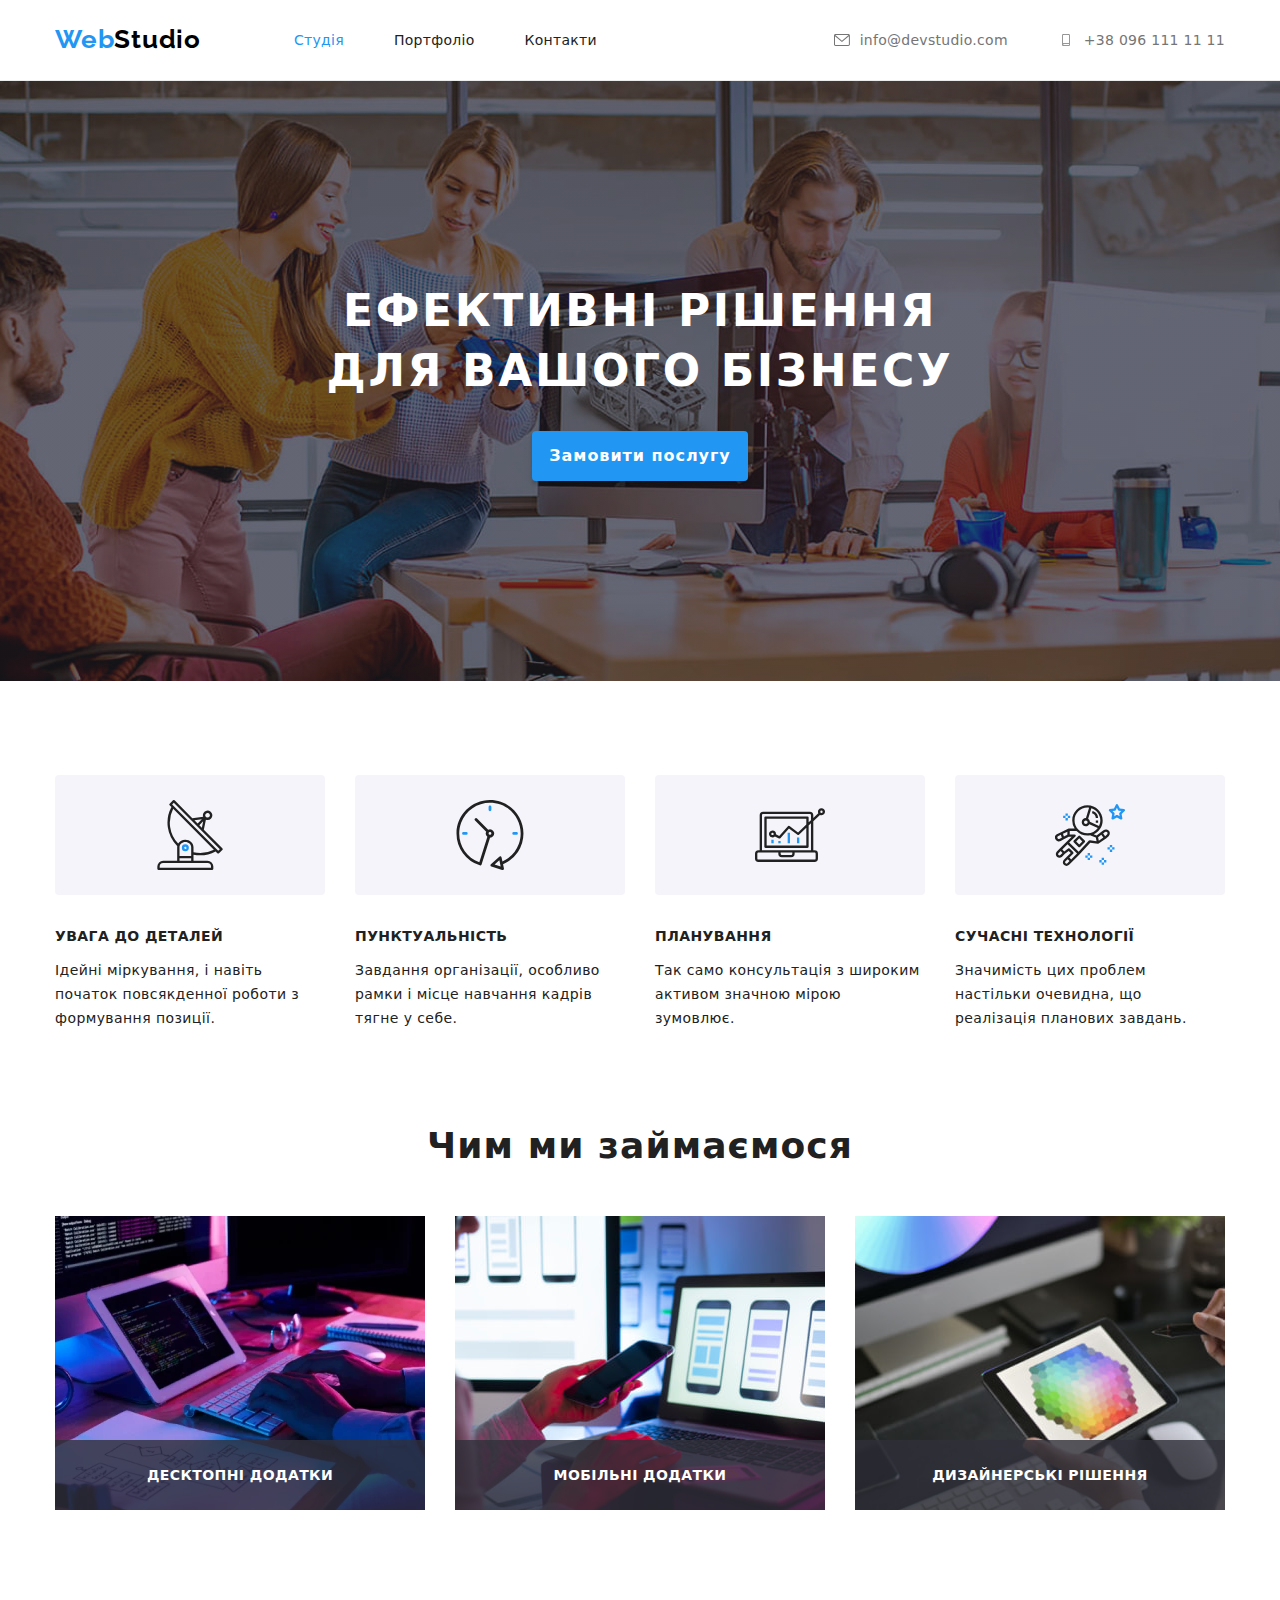
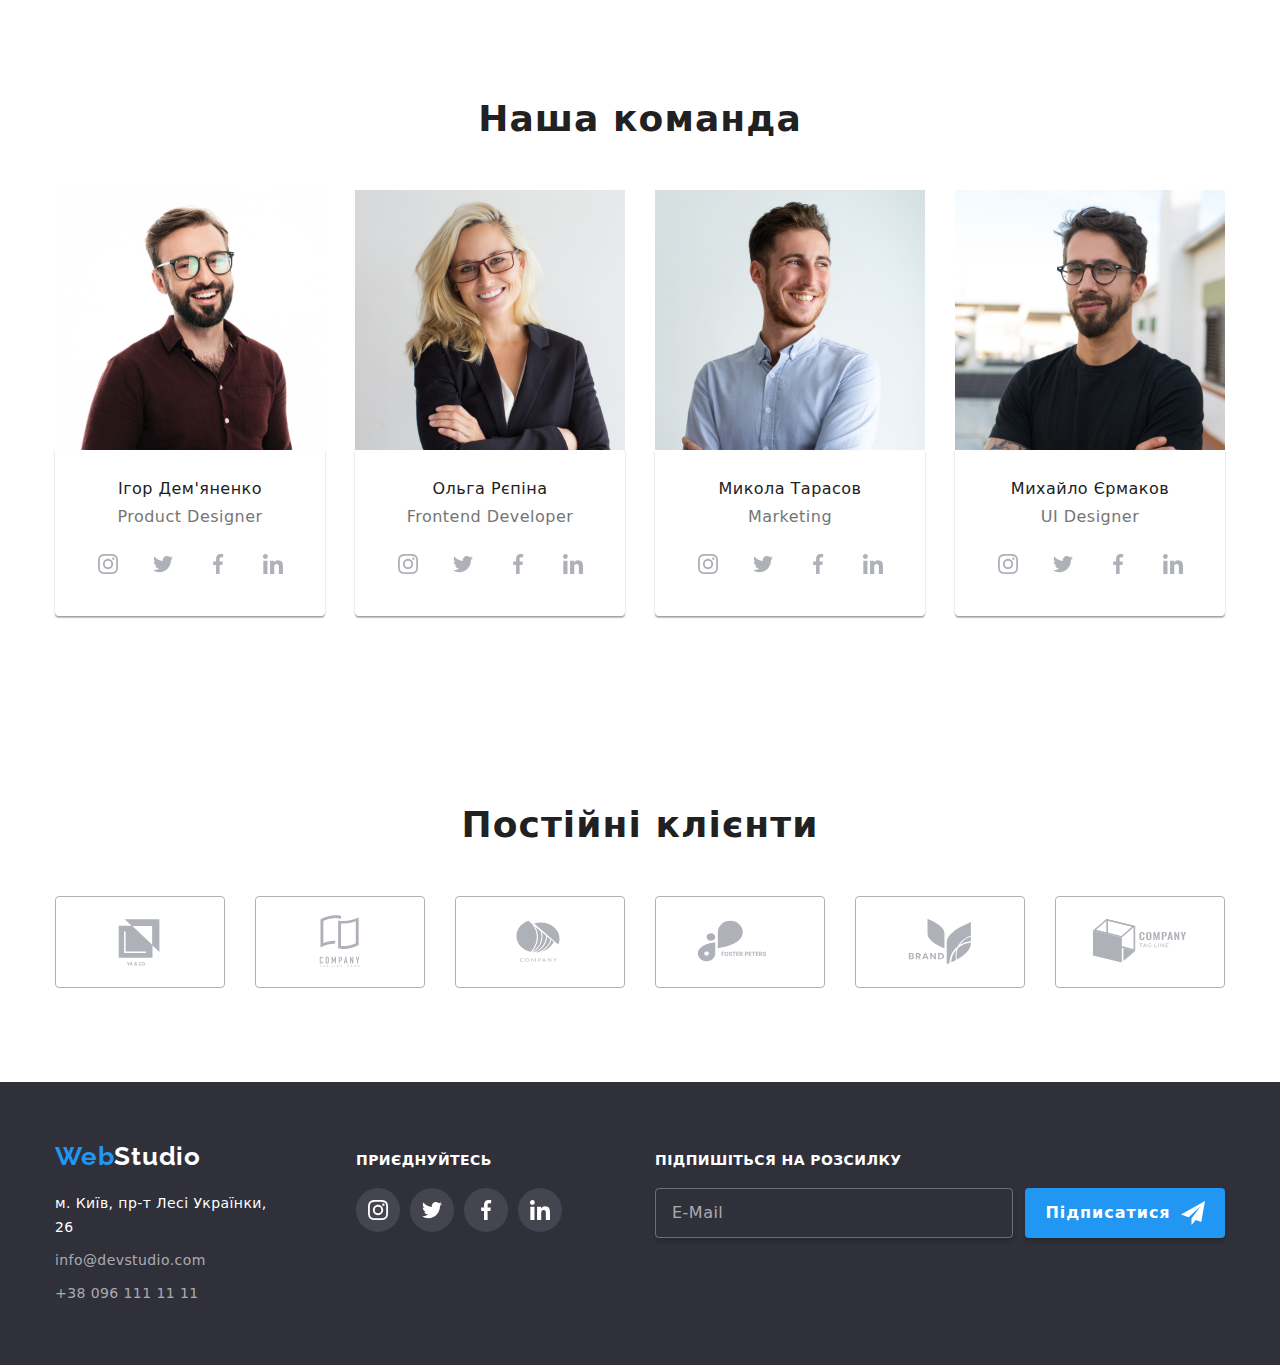
==== commit ba13b265: "portfolio sass" ====
--- a/index.html
+++ b/index.html
@@ -17,7 +17,7 @@
     />
   </head>
 
-  <body class="body">
+  <body>
     <header>
       <div class="container">
         <nav class="nav">
--- a/css/main.min.css
+++ b/css/main.min.css
@@ -1 +1 @@
-.body{font-family:"Roboto",sans-serif;letter-spacing:.02em;font-weight:500;font-size:14px;color:#212121;margin:0;padding:0}.container{width:1200px;margin-left:auto;margin-right:auto;padding-left:15px;padding-right:15px}header{border-bottom:1px #ececec solid}header .container{display:-webkit-box;display:-ms-flexbox;display:flex;-webkit-box-align:center;-ms-flex-align:center;align-items:center}h1,h2,h3,ul,p{margin-top:0;margin-bottom:0;padding:0}section{padding-top:94px;padding-bottom:94px}img{display:block}ul{list-style-type:none}.header-list{display:-webkit-box;display:-ms-flexbox;display:flex;margin-left:auto;white-space:nowrap}.header-list .header-list__item+.header-list__item{margin-left:50px}.header-list__link{display:-webkit-box;display:-ms-flexbox;display:flex;-webkit-box-align:center;-ms-flex-align:center;align-items:center;padding-top:32px;padding-bottom:32px;color:#757575;text-decoration:none;-webkit-transition:color 250ms cubic-bezier(0.4, 0, 0.2, 1);transition:color 250ms cubic-bezier(0.4, 0, 0.2, 1)}.header-list__link:hover,.header-list__link:focus{color:#2196f3}.header-list__icon{fill:#757575;margin-right:10px;-webkit-transition:fill 250ms cubic-bezier(0.4, 0, 0.2, 1);transition:fill 250ms cubic-bezier(0.4, 0, 0.2, 1)}.header-list__link:hover .header-list__icon,.header-list__link:focus .header-list__icon{fill:#2196f3}.nav{display:-webkit-box;display:-ms-flexbox;display:flex;-webkit-box-align:center;-ms-flex-align:center;align-items:center}.nav__list{display:-webkit-box;display:-ms-flexbox;display:flex;-webkit-box-align:center;-ms-flex-align:center;align-items:center}.nav__item:not(:first-child){margin-left:50px}.nav__logo{display:inline-block;font-family:"Raleway",sans-serif;text-decoration:none;font-weight:700;font-size:26px;letter-spacing:.03em;color:#2196f3;margin-right:93px}.nav__page{display:block;text-decoration:none;font-weight:500;font-size:14px;letter-spacing:.02em;color:#212121;padding-top:32px;padding-bottom:32px;-webkit-transition:color 250ms cubic-bezier(0.4, 0, 0.2, 1);transition:color 250ms cubic-bezier(0.4, 0, 0.2, 1)}.nav__page:hover,.nav__page:focus{color:#2196f3}.nav__page-current{position:relative}.nav__page-current::after{content:"";display:block;border-radius:2px;width:100%;height:4px;background:var(--hover-color-blue);position:absolute;left:0;bottom:0}.hero{background-color:#2f303a;padding-bottom:280px;text-align:center;padding-top:200px;padding-bottom:200px;background-image:-webkit-gradient(linear, left top, left bottom, from(rgba(47, 48, 58, 0.4)), to(rgba(47, 48, 58, 0.4))),url(../images/background-img.jpg);background-image:linear-gradient(rgba(47, 48, 58, 0.4), rgba(47, 48, 58, 0.4)),url(../images/background-img.jpg);background-size:cover;background-position:center;max-width:1600px;margin-right:auto;margin-left:auto}.hero__h1{display:inline-block;font-weight:900;font-size:44px;line-height:136%;letter-spacing:.06em;text-transform:uppercase;text-align:center;color:#fff;width:696px;min-height:120px;margin-bottom:30px}.hero__main-but{display:block;background-color:#2196f3;min-width:216px;height:50px;border-radius:4px;border:none;-webkit-box-shadow:0 4px 4px 0 rgba(0,0,0,.15);box-shadow:0 4px 4px 0 rgba(0,0,0,.15);color:#fff;font-weight:700;font-size:16px;line-height:187%;letter-spacing:.06em;text-align:center;cursor:pointer;margin:auto;-webkit-transition:background-color 250ms cubic-bezier(0.4, 0, 0.2, 1);transition:background-color 250ms cubic-bezier(0.4, 0, 0.2, 1)}.hero__main-but:active{background-color:#188ce8}.backdrop{position:fixed;top:0;left:0;width:100%;height:100%;background:rgba(0,0,0,.2);z-index:2;-webkit-transform:scale(100%);transform:scale(100%);-webkit-transition:visibility 250ms cubic-bezier(0.4, 0, 0.2, 1),opacity 250ms cubic-bezier(0.4, 0, 0.2, 1);transition:visibility 250ms cubic-bezier(0.4, 0, 0.2, 1),opacity 250ms cubic-bezier(0.4, 0, 0.2, 1)}.backdrop.is-hidden{opacity:0;visibility:hidden;pointer-events:none}.modal{position:absolute;top:50%;left:50%;-webkit-transform:translate(-50%, -50%) scale(1);transform:translate(-50%, -50%) scale(1);border-radius:4px;min-width:528px;height:581px;-webkit-box-shadow:0 2px 1px 0 rgba(0,0,0,.2),0 1px 1px 0 rgba(0,0,0,.14),0 1px 3px 0 rgba(0,0,0,.12);box-shadow:0 2px 1px 0 rgba(0,0,0,.2),0 1px 1px 0 rgba(0,0,0,.14),0 1px 3px 0 rgba(0,0,0,.12);background:#fff;-webkit-transition:-webkit-transform 250ms cubic-bezier(0.4, 0, 0.2, 1);transition:-webkit-transform 250ms cubic-bezier(0.4, 0, 0.2, 1);transition:transform 250ms cubic-bezier(0.4, 0, 0.2, 1);transition:transform 250ms cubic-bezier(0.4, 0, 0.2, 1), -webkit-transform 250ms cubic-bezier(0.4, 0, 0.2, 1)}.backdrop.is-hidden .modal.is-hidden{-webkit-transform:translate(-50%, -50%) scale(0.2);transform:translate(-50%, -50%) scale(0.2)}.modal__button{position:absolute;top:8px;right:8px;border-radius:50%;border:1px solid rgba(0,0,0,.1);background-color:#fff;cursor:pointer;display:-webkit-box;display:-ms-flexbox;display:flex;-webkit-box-align:center;-ms-flex-align:center;align-items:center;-webkit-box-pack:center;-ms-flex-pack:center;justify-content:center;width:30px;height:30px;-webkit-transition:fill 250ms cubic-bezier(0.4, 0, 0.2, 1);transition:fill 250ms cubic-bezier(0.4, 0, 0.2, 1)}.modal__button:hover,.modal__button:focus{fill:#2196f3}.modal-form{width:528px;padding-top:40px;padding-left:40px;padding-right:40px;padding-bottom:40px}.modal-form__header{font-weight:700;font-size:20px;letter-spacing:.03em;text-align:center;color:#212121;margin-left:auto;margin-right:auto;margin-bottom:12px}.modal-form__box{display:-webkit-box;display:-ms-flexbox;display:flex;-webkit-box-orient:vertical;-webkit-box-direction:normal;-ms-flex-direction:column;flex-direction:column;position:relative;margin-left:auto;margin-right:auto;margin-top:10px;width:448px;height:58px}.modal-form__label{display:-webkit-box;display:-ms-flexbox;display:flex;-webkit-box-align:center;-ms-flex-align:center;align-items:center;-webkit-box-pack:start;-ms-flex-pack:start;justify-content:flex-start;font-weight:400;font-size:12px;letter-spacing:.01em;color:#757575}.modal-form__input{outline:none;border:1px solid rgba(33,33,33,.2);border-radius:4px;width:448px;height:40px;padding-left:34px;margin-top:4px;-webkit-transition:border 250ms cubic-bezier(0.4, 0, 0.2, 1);transition:border 250ms cubic-bezier(0.4, 0, 0.2, 1)}.modal-form__input:hover,.modal-form__input:focus{border:1px solid #2196f3}.modal-form__icon{position:absolute;top:28px;left:12px;-webkit-transition:fill 250ms cubic-bezier(0.4, 0, 0.2, 1);transition:fill 250ms cubic-bezier(0.4, 0, 0.2, 1)}.modal-form__input:hover .modal-form__icon,.modal-form__input:focus .modal-form__icon{fill:#2196f3}.modal-form__comment{display:-webkit-box;display:-ms-flexbox;display:flex;-webkit-box-orient:vertical;-webkit-box-direction:normal;-ms-flex-direction:column;flex-direction:column;position:relative;margin-left:auto;margin-right:auto;margin-bottom:20px;margin-top:10px;width:448px}.modal-form__texarea{display:block;outline:none;border:1px solid rgba(33,33,33,.2);border-radius:4px;width:448px;height:120px;margin-top:4px;padding-left:16px;padding-top:12px;resize:none;-webkit-transition:border 250ms cubic-bezier(0.4, 0, 0.2, 1);transition:border 250ms cubic-bezier(0.4, 0, 0.2, 1)}.modal-form__texarea::-webkit-input-placeholder{font-weight:400;font-size:12px;letter-spacing:.01em;color:rgba(117,117,117,.5)}.modal-form__texarea::-moz-placeholder{font-weight:400;font-size:12px;letter-spacing:.01em;color:rgba(117,117,117,.5)}.modal-form__texarea:-ms-input-placeholder{font-weight:400;font-size:12px;letter-spacing:.01em;color:rgba(117,117,117,.5)}.modal-form__texarea::-ms-input-placeholder{font-weight:400;font-size:12px;letter-spacing:.01em;color:rgba(117,117,117,.5)}.modal-form__texarea::placeholder{font-weight:400;font-size:12px;letter-spacing:.01em;color:rgba(117,117,117,.5)}.modal-form__texarea:hover,.modal-form__texarea:focus{border:1px solid #2196f3}.modal-form__checkbox-label{display:-webkit-box;display:-ms-flexbox;display:flex;-webkit-box-pack:center;-ms-flex-pack:center;justify-content:center;font-weight:400;font-size:14px;line-height:171%;letter-spacing:.03em;color:#757575}.modal-form__checkbox-input{-webkit-appearance:none;-moz-appearance:none;appearance:none}.modal-form__checkbox-icon{display:-webkit-box;display:-ms-flexbox;display:flex;-webkit-box-align:center;-ms-flex-align:center;align-items:center;border-radius:2px;border:#212121 2px solid;width:16px;height:15px;margin-right:8px;background-image:url(../images/icon-check.svg);background-size:contain;background-repeat:no-repeat;background-origin:border;background-position:center;-webkit-transition:background-color 250ms cubic-bezier(0.4, 0, 0.2, 1),border 250ms cubic-bezier(0.4, 0, 0.2, 1);transition:background-color 250ms cubic-bezier(0.4, 0, 0.2, 1),border 250ms cubic-bezier(0.4, 0, 0.2, 1)}.modal-form__checkbox-icon:hover{border:#2196f3 2px solid}.modal-form__checkbox-input:focus+.modal-form__checkbox-icon{border:#2196f3 2px solid}.modal-form__checkbox-input:checked+.modal-form__checkbox-icon{background-color:#188ce8;fill:#fff;border:none}.modal-form__checkbox-text{display:block;text-align:center}.modal-form__contract{color:#2196f3;margin-left:4px}.modal-form__btn{margin-top:30px;border:none;border-radius:4px;width:200px;height:50px;-webkit-box-shadow:0 4px 4px 0 rgba(0,0,0,.15);box-shadow:0 4px 4px 0 rgba(0,0,0,.15);background-color:#2196f3;font-family:"Roboto",sans-serif;font-weight:700;font-size:16px;line-height:1.875;letter-spacing:.06em;text-align:center;color:#fff;-webkit-transition:background-color 250ms cubic-bezier(0.4, 0, 0.2, 1);transition:background-color 250ms cubic-bezier(0.4, 0, 0.2, 1)}.modal-form__btn:hover,.modal-form__btn:focus{background-color:#188ce8}.benefit{font-weight:400;line-height:171%;letter-spacing:.03em;color:var(--basic-text);padding-bottom:0}.benefit__block{display:-webkit-box;display:-ms-flexbox;display:flex;-ms-flex-wrap:wrap;flex-wrap:wrap}.benefit__block .benefit__item{width:270px}.benefit__block .benefit__item+.benefit__item{margin-left:30px}.benefit__background-icon{display:-webkit-box;display:-ms-flexbox;display:flex;-webkit-box-pack:center;-ms-flex-pack:center;justify-content:center;-webkit-box-align:center;-ms-flex-align:center;align-items:center;background-color:#f5f4fa;width:270px;height:120px;border-radius:4px;margin-bottom:30px}.benefit__h3{font-weight:700;letter-spacing:.03em;text-transform:uppercase;color:#212121;font-size:14px;margin-bottom:10px}.photo-block__h2{font-weight:700;font-size:36px;letter-spacing:.03em;text-align:center;margin-bottom:50px;color:#212121}.photo-block__images{display:-webkit-box;display:-ms-flexbox;display:flex;-ms-flex-wrap:wrap;flex-wrap:wrap;margin-left:-30px}.photo-block__item{position:relative;margin-left:30px}.photo-block__content{position:absolute;left:0;bottom:0;display:-webkit-box;display:-ms-flexbox;display:flex;width:100%;height:70px;background:rgba(47,48,58,.8);-webkit-box-align:center;-ms-flex-align:center;align-items:center;-webkit-box-pack:center;-ms-flex-pack:center;justify-content:center}.photo-block__text{font-weight:700;font-size:14px;letter-spacing:.03em;text-transform:uppercase;color:#fff}.team{background-color:var(--background-lite)}.team__title{font-weight:700;font-size:36px;letter-spacing:.03em;text-align:center;margin-bottom:50px}.team__list{display:-webkit-box;display:-ms-flexbox;display:flex;-ms-flex-wrap:wrap;flex-wrap:wrap;margin-left:-30px}.team__item{width:270px;margin-left:30px}.members{padding-top:30px;padding-bottom:30px;border-radius:0 0 4px 4px;width:270px;-webkit-box-shadow:0 2px 1px 0 rgba(0,0,0,.2),0 1px 1px 0 rgba(0,0,0,.14),0 1px 3px 0 rgba(0,0,0,.12);box-shadow:0 2px 1px 0 rgba(0,0,0,.2),0 1px 1px 0 rgba(0,0,0,.14),0 1px 3px 0 rgba(0,0,0,.12);background:#fff}.members__name{font-weight:500;font-size:16px;letter-spacing:.03em;text-align:center}.members__profesion{font-weight:400;font-size:16px;letter-spacing:.03em;color:#757575;text-align:center;margin-top:10px}.members__socialmedia{display:-webkit-box;display:-ms-flexbox;display:flex;-webkit-box-align:center;-ms-flex-align:center;align-items:center;-webkit-box-pack:center;-ms-flex-pack:center;justify-content:center;margin-top:16px;gap:10px}.members__socialmedia-link{display:-webkit-box;display:-ms-flexbox;display:flex;-webkit-box-align:center;-ms-flex-align:center;align-items:center;-webkit-box-pack:center;-ms-flex-pack:center;justify-content:center;border-radius:50%;width:45px;height:44px;outline:none;fill:#afb1b8;margin-top:0;-webkit-transition:background-color 250ms cubic-bezier(0.4, 0, 0.2, 1),fill 250ms cubic-bezier(0.4, 0, 0.2, 1);transition:background-color 250ms cubic-bezier(0.4, 0, 0.2, 1),fill 250ms cubic-bezier(0.4, 0, 0.2, 1)}.members__socialmedia-link:hover,.members__socialmedia-link:focus{fill:#fff;background-color:#188ce8}.clients__header{font-weight:700;font-size:36px;letter-spacing:.03em;text-align:center;color:#212121}.clients__list{display:-webkit-box;display:-ms-flexbox;display:flex;-webkit-box-pack:center;-ms-flex-pack:center;justify-content:center;-webkit-box-align:center;-ms-flex-align:center;align-items:center;gap:30px;margin-top:50px}.clients__icon{display:-webkit-box;display:-ms-flexbox;display:flex;-webkit-box-pack:center;-ms-flex-pack:center;justify-content:center;-webkit-box-align:center;-ms-flex-align:center;align-items:center;fill:#afb1b8;border:1px solid #afb1b8;outline:none;border-radius:4px;width:170px;height:92px;-webkit-transition:border 250ms cubic-bezier(0.4, 0, 0.2, 1),fill 250ms cubic-bezier(0.4, 0, 0.2, 1);transition:border 250ms cubic-bezier(0.4, 0, 0.2, 1),fill 250ms cubic-bezier(0.4, 0, 0.2, 1)}.clients__icon:hover,.clients__icon:focus{fill:#2196f3;border:1px solid #188ce8}.footer{background-color:#2f303a;padding-top:60px;padding-bottom:60px}.footer .container{display:-webkit-box;display:-ms-flexbox;display:flex;-webkit-box-align:baseline;-ms-flex-align:baseline;align-items:baseline}.footer__main-block{margin-right:70px;width:231px}.footer__logo{display:block;margin-bottom:20px;font-family:"Raleway",sans-serif;text-decoration:none;font-weight:700;font-size:26px;letter-spacing:.03em;color:#2196f3}.footer__adress{font-weight:400;font-size:14px;line-height:171%;letter-spacing:.03em;color:#fff;font-style:normal;margin-bottom:9px}.footer__appeal{display:block;font-weight:400;line-height:171%;letter-spacing:.03em;color:rgba(255,255,255,.6);text-decoration:none;font-style:normal;-webkit-transition:color 250ms cubic-bezier(0.4, 0, 0.2, 1);transition:color 250ms cubic-bezier(0.4, 0, 0.2, 1)}.footer__appeal:not(:last-child){margin-bottom:9px}.footer__appeal:hover,.footer__appeal:focus{color:rgba(255,255,255,.7450980392)}.footer__header{font-weight:700;font-size:14px;letter-spacing:.03em;text-transform:uppercase;color:#fff}.footer__socialmed{display:-webkit-box;display:-ms-flexbox;display:flex;-webkit-box-align:center;-ms-flex-align:center;align-items:center;gap:10px;margin-top:20px}.footer__icon{display:-webkit-box;display:-ms-flexbox;display:flex;-webkit-box-align:center;-ms-flex-align:center;align-items:center;-webkit-box-pack:center;-ms-flex-pack:center;justify-content:center;background-color:rgba(255,255,255,.1);border-radius:50%;width:44px;height:44px;fill:#fff;-webkit-transition:background-color 250ms cubic-bezier(0.4, 0, 0.2, 1);transition:background-color 250ms cubic-bezier(0.4, 0, 0.2, 1)}.footer__icon:hover,.footer__icon:focus{background-color:#2196f3}.footer__email-block{display:-webkit-box;display:-ms-flexbox;display:flex;-webkit-box-orient:vertical;-webkit-box-direction:normal;-ms-flex-direction:column;flex-direction:column;margin-left:93px}.footer__email-header{font-weight:700;font-size:14px;letter-spacing:.03em;text-transform:uppercase;color:#fff}.footer__form{display:-webkit-box;display:-ms-flexbox;display:flex;-webkit-box-align:center;-ms-flex-align:center;align-items:center;gap:12px}.footer__input{border:1px solid rgba(255,255,255,.3);border-radius:4px;width:358px;height:50px;-webkit-box-shadow:0 4px 4px 0 rgba(0,0,0,.15);box-shadow:0 4px 4px 0 rgba(0,0,0,.15);background:rgba(33,150,243,0);margin-top:20px;padding-left:16px;color:#fff}.footer__input::-webkit-input-placeholder{font-weight:400;font-size:16px;line-height:125%;letter-spacing:.03em;color:rgba(255,255,255,.6)}.footer__input::-moz-placeholder{font-weight:400;font-size:16px;line-height:125%;letter-spacing:.03em;color:rgba(255,255,255,.6)}.footer__input:-ms-input-placeholder{font-weight:400;font-size:16px;line-height:125%;letter-spacing:.03em;color:rgba(255,255,255,.6)}.footer__input::-ms-input-placeholder{font-weight:400;font-size:16px;line-height:125%;letter-spacing:.03em;color:rgba(255,255,255,.6)}.footer__input::placeholder{font-weight:400;font-size:16px;line-height:125%;letter-spacing:.03em;color:rgba(255,255,255,.6)}.footer__button{display:-webkit-box;display:-ms-flexbox;display:flex;-webkit-box-align:center;-ms-flex-align:center;align-items:center;-webkit-box-pack:center;-ms-flex-pack:center;justify-content:center;gap:10px;border-radius:4px;width:200px;height:50px;margin-top:20px;-webkit-box-shadow:0 4px 4px 0 rgba(0,0,0,.15);box-shadow:0 4px 4px 0 rgba(0,0,0,.15);background:#2196f3;border:none;-webkit-transition:background-color 250ms cubic-bezier(0.4, 0, 0.2, 1);transition:background-color 250ms cubic-bezier(0.4, 0, 0.2, 1)}.footer__button:hover,.footer__button:focus{background-color:#188ce8}.footer__button-text{font-weight:700;font-size:16px;line-height:187%;letter-spacing:.06em;text-align:center;color:#fff}/*# sourceMappingURL=main.min.css.map */+body{font-family:"Roboto",sans-serif;letter-spacing:.02em;font-weight:500;font-size:14px;color:#212121;margin:0;padding:0}.container{width:1200px;margin-left:auto;margin-right:auto;padding-left:15px;padding-right:15px}header{border-bottom:1px #ececec solid}header .container{display:-webkit-box;display:-ms-flexbox;display:flex;-webkit-box-align:center;-ms-flex-align:center;align-items:center}h1,h2,h3,ul,p{margin-top:0;margin-bottom:0;padding:0}section{padding-top:94px;padding-bottom:94px}img{display:block}ul{list-style-type:none}.header-list{display:-webkit-box;display:-ms-flexbox;display:flex;margin-left:auto;white-space:nowrap}.header-list .header-list__item+.header-list__item{margin-left:50px}.header-list__link{display:-webkit-box;display:-ms-flexbox;display:flex;-webkit-box-align:center;-ms-flex-align:center;align-items:center;padding-top:32px;padding-bottom:32px;color:#757575;text-decoration:none;-webkit-transition:color 250ms cubic-bezier(0.4, 0, 0.2, 1);transition:color 250ms cubic-bezier(0.4, 0, 0.2, 1)}.header-list__link:hover,.header-list__link:focus{color:#2196f3}.header-list__icon{fill:#757575;margin-right:10px;-webkit-transition:fill 250ms cubic-bezier(0.4, 0, 0.2, 1);transition:fill 250ms cubic-bezier(0.4, 0, 0.2, 1)}.header-list__link:hover .header-list__icon,.header-list__link:focus .header-list__icon{fill:#2196f3}.nav{display:-webkit-box;display:-ms-flexbox;display:flex;-webkit-box-align:center;-ms-flex-align:center;align-items:center}.nav__list{display:-webkit-box;display:-ms-flexbox;display:flex;-webkit-box-align:center;-ms-flex-align:center;align-items:center}.nav__item:not(:first-child){margin-left:50px}.nav__logo{display:inline-block;font-family:"Raleway",sans-serif;text-decoration:none;font-weight:700;font-size:26px;letter-spacing:.03em;color:#2196f3;margin-right:93px}.nav__page{display:block;text-decoration:none;font-weight:500;font-size:14px;letter-spacing:.02em;color:#212121;padding-top:32px;padding-bottom:32px;-webkit-transition:color 250ms cubic-bezier(0.4, 0, 0.2, 1);transition:color 250ms cubic-bezier(0.4, 0, 0.2, 1)}.nav__page:hover,.nav__page:focus{color:#2196f3}.nav__page-current{position:relative}.nav__page-current::after{content:"";display:block;border-radius:2px;width:100%;height:4px;background:var(--hover-color-blue);position:absolute;left:0;bottom:0}.hero{background-color:#2f303a;padding-bottom:280px;text-align:center;padding-top:200px;padding-bottom:200px;background-image:-webkit-gradient(linear, left top, left bottom, from(rgba(47, 48, 58, 0.4)), to(rgba(47, 48, 58, 0.4))),url(../images/background-img.jpg);background-image:linear-gradient(rgba(47, 48, 58, 0.4), rgba(47, 48, 58, 0.4)),url(../images/background-img.jpg);background-size:cover;background-position:center;max-width:1600px;margin-right:auto;margin-left:auto}.hero__h1{display:inline-block;font-weight:900;font-size:44px;line-height:136%;letter-spacing:.06em;text-transform:uppercase;text-align:center;color:#fff;width:696px;min-height:120px;margin-bottom:30px}.hero__main-but{display:block;background-color:#2196f3;min-width:216px;height:50px;border-radius:4px;border:none;-webkit-box-shadow:0 4px 4px 0 rgba(0,0,0,.15);box-shadow:0 4px 4px 0 rgba(0,0,0,.15);color:#fff;font-weight:700;font-size:16px;line-height:187%;letter-spacing:.06em;text-align:center;cursor:pointer;margin:auto;-webkit-transition:background-color 250ms cubic-bezier(0.4, 0, 0.2, 1);transition:background-color 250ms cubic-bezier(0.4, 0, 0.2, 1)}.hero__main-but:active{background-color:#188ce8}.backdrop{position:fixed;top:0;left:0;width:100%;height:100%;background:rgba(0,0,0,.2);z-index:2;-webkit-transform:scale(100%);transform:scale(100%);-webkit-transition:visibility 250ms cubic-bezier(0.4, 0, 0.2, 1),opacity 250ms cubic-bezier(0.4, 0, 0.2, 1);transition:visibility 250ms cubic-bezier(0.4, 0, 0.2, 1),opacity 250ms cubic-bezier(0.4, 0, 0.2, 1)}.backdrop.is-hidden{opacity:0;visibility:hidden;pointer-events:none}.modal{position:absolute;top:50%;left:50%;-webkit-transform:translate(-50%, -50%) scale(1);transform:translate(-50%, -50%) scale(1);border-radius:4px;min-width:528px;height:581px;-webkit-box-shadow:0 2px 1px 0 rgba(0,0,0,.2),0 1px 1px 0 rgba(0,0,0,.14),0 1px 3px 0 rgba(0,0,0,.12);box-shadow:0 2px 1px 0 rgba(0,0,0,.2),0 1px 1px 0 rgba(0,0,0,.14),0 1px 3px 0 rgba(0,0,0,.12);background:#fff;-webkit-transition:-webkit-transform 250ms cubic-bezier(0.4, 0, 0.2, 1);transition:-webkit-transform 250ms cubic-bezier(0.4, 0, 0.2, 1);transition:transform 250ms cubic-bezier(0.4, 0, 0.2, 1);transition:transform 250ms cubic-bezier(0.4, 0, 0.2, 1), -webkit-transform 250ms cubic-bezier(0.4, 0, 0.2, 1)}.backdrop.is-hidden .modal.is-hidden{-webkit-transform:translate(-50%, -50%) scale(0.2);transform:translate(-50%, -50%) scale(0.2)}.modal__button{position:absolute;top:8px;right:8px;border-radius:50%;border:1px solid rgba(0,0,0,.1);background-color:#fff;cursor:pointer;display:-webkit-box;display:-ms-flexbox;display:flex;-webkit-box-align:center;-ms-flex-align:center;align-items:center;-webkit-box-pack:center;-ms-flex-pack:center;justify-content:center;width:30px;height:30px;-webkit-transition:fill 250ms cubic-bezier(0.4, 0, 0.2, 1);transition:fill 250ms cubic-bezier(0.4, 0, 0.2, 1)}.modal__button:hover,.modal__button:focus{fill:#2196f3}.modal-form{width:528px;padding-top:40px;padding-left:40px;padding-right:40px;padding-bottom:40px}.modal-form__header{font-weight:700;font-size:20px;letter-spacing:.03em;text-align:center;color:#212121;margin-left:auto;margin-right:auto;margin-bottom:12px}.modal-form__box{display:-webkit-box;display:-ms-flexbox;display:flex;-webkit-box-orient:vertical;-webkit-box-direction:normal;-ms-flex-direction:column;flex-direction:column;position:relative;margin-left:auto;margin-right:auto;margin-top:10px;width:448px;height:58px}.modal-form__label{display:-webkit-box;display:-ms-flexbox;display:flex;-webkit-box-align:center;-ms-flex-align:center;align-items:center;-webkit-box-pack:start;-ms-flex-pack:start;justify-content:flex-start;font-weight:400;font-size:12px;letter-spacing:.01em;color:#757575}.modal-form__input{outline:none;border:1px solid rgba(33,33,33,.2);border-radius:4px;width:448px;height:40px;padding-left:34px;margin-top:4px;-webkit-transition:border 250ms cubic-bezier(0.4, 0, 0.2, 1);transition:border 250ms cubic-bezier(0.4, 0, 0.2, 1)}.modal-form__input:hover,.modal-form__input:focus{border:1px solid #2196f3}.modal-form__icon{position:absolute;top:28px;left:12px;-webkit-transition:fill 250ms cubic-bezier(0.4, 0, 0.2, 1);transition:fill 250ms cubic-bezier(0.4, 0, 0.2, 1)}.modal-form__input:hover .modal-form__icon,.modal-form__input:focus .modal-form__icon{fill:#2196f3}.modal-form__comment{display:-webkit-box;display:-ms-flexbox;display:flex;-webkit-box-orient:vertical;-webkit-box-direction:normal;-ms-flex-direction:column;flex-direction:column;position:relative;margin-left:auto;margin-right:auto;margin-bottom:20px;margin-top:10px;width:448px}.modal-form__texarea{display:block;outline:none;border:1px solid rgba(33,33,33,.2);border-radius:4px;width:448px;height:120px;margin-top:4px;padding-left:16px;padding-top:12px;resize:none;-webkit-transition:border 250ms cubic-bezier(0.4, 0, 0.2, 1);transition:border 250ms cubic-bezier(0.4, 0, 0.2, 1)}.modal-form__texarea::-webkit-input-placeholder{font-weight:400;font-size:12px;letter-spacing:.01em;color:rgba(117,117,117,.5)}.modal-form__texarea::-moz-placeholder{font-weight:400;font-size:12px;letter-spacing:.01em;color:rgba(117,117,117,.5)}.modal-form__texarea:-ms-input-placeholder{font-weight:400;font-size:12px;letter-spacing:.01em;color:rgba(117,117,117,.5)}.modal-form__texarea::-ms-input-placeholder{font-weight:400;font-size:12px;letter-spacing:.01em;color:rgba(117,117,117,.5)}.modal-form__texarea::placeholder{font-weight:400;font-size:12px;letter-spacing:.01em;color:rgba(117,117,117,.5)}.modal-form__texarea:hover,.modal-form__texarea:focus{border:1px solid #2196f3}.modal-form__checkbox-label{display:-webkit-box;display:-ms-flexbox;display:flex;-webkit-box-pack:center;-ms-flex-pack:center;justify-content:center;font-weight:400;font-size:14px;line-height:171%;letter-spacing:.03em;color:#757575}.modal-form__checkbox-input{-webkit-appearance:none;-moz-appearance:none;appearance:none}.modal-form__checkbox-icon{display:-webkit-box;display:-ms-flexbox;display:flex;-webkit-box-align:center;-ms-flex-align:center;align-items:center;border-radius:2px;border:#212121 2px solid;width:16px;height:15px;margin-right:8px;background-image:url(../images/icon-check.svg);background-size:contain;background-repeat:no-repeat;background-origin:border;background-position:center;-webkit-transition:background-color 250ms cubic-bezier(0.4, 0, 0.2, 1),border 250ms cubic-bezier(0.4, 0, 0.2, 1);transition:background-color 250ms cubic-bezier(0.4, 0, 0.2, 1),border 250ms cubic-bezier(0.4, 0, 0.2, 1)}.modal-form__checkbox-icon:hover{border:#2196f3 2px solid}.modal-form__checkbox-input:focus+.modal-form__checkbox-icon{border:#2196f3 2px solid}.modal-form__checkbox-input:checked+.modal-form__checkbox-icon{background-color:#188ce8;fill:#fff;border:none}.modal-form__checkbox-text{display:block;text-align:center}.modal-form__contract{color:#2196f3;margin-left:4px}.modal-form__btn{margin-top:30px;border:none;border-radius:4px;width:200px;height:50px;-webkit-box-shadow:0 4px 4px 0 rgba(0,0,0,.15);box-shadow:0 4px 4px 0 rgba(0,0,0,.15);background-color:#2196f3;font-family:"Roboto",sans-serif;font-weight:700;font-size:16px;line-height:1.875;letter-spacing:.06em;text-align:center;color:#fff;-webkit-transition:background-color 250ms cubic-bezier(0.4, 0, 0.2, 1);transition:background-color 250ms cubic-bezier(0.4, 0, 0.2, 1)}.modal-form__btn:hover,.modal-form__btn:focus{background-color:#188ce8}.benefit{font-weight:400;line-height:171%;letter-spacing:.03em;color:var(--basic-text);padding-bottom:0}.benefit__block{display:-webkit-box;display:-ms-flexbox;display:flex;-ms-flex-wrap:wrap;flex-wrap:wrap}.benefit__block .benefit__item{width:270px}.benefit__block .benefit__item+.benefit__item{margin-left:30px}.benefit__background-icon{display:-webkit-box;display:-ms-flexbox;display:flex;-webkit-box-pack:center;-ms-flex-pack:center;justify-content:center;-webkit-box-align:center;-ms-flex-align:center;align-items:center;background-color:#f5f4fa;width:270px;height:120px;border-radius:4px;margin-bottom:30px}.benefit__h3{font-weight:700;letter-spacing:.03em;text-transform:uppercase;color:#212121;font-size:14px;margin-bottom:10px}.photo-block__h2{font-weight:700;font-size:36px;letter-spacing:.03em;text-align:center;margin-bottom:50px;color:#212121}.photo-block__images{display:-webkit-box;display:-ms-flexbox;display:flex;-ms-flex-wrap:wrap;flex-wrap:wrap;margin-left:-30px}.photo-block__item{position:relative;margin-left:30px}.photo-block__content{position:absolute;left:0;bottom:0;display:-webkit-box;display:-ms-flexbox;display:flex;width:100%;height:70px;background:rgba(47,48,58,.8);-webkit-box-align:center;-ms-flex-align:center;align-items:center;-webkit-box-pack:center;-ms-flex-pack:center;justify-content:center}.photo-block__text{font-weight:700;font-size:14px;letter-spacing:.03em;text-transform:uppercase;color:#fff}.team{background-color:var(--background-lite)}.team__title{font-weight:700;font-size:36px;letter-spacing:.03em;text-align:center;margin-bottom:50px}.team__list{display:-webkit-box;display:-ms-flexbox;display:flex;-ms-flex-wrap:wrap;flex-wrap:wrap;margin-left:-30px}.team__item{width:270px;margin-left:30px}.members{padding-top:30px;padding-bottom:30px;border-radius:0 0 4px 4px;width:270px;-webkit-box-shadow:0 2px 1px 0 rgba(0,0,0,.2),0 1px 1px 0 rgba(0,0,0,.14),0 1px 3px 0 rgba(0,0,0,.12);box-shadow:0 2px 1px 0 rgba(0,0,0,.2),0 1px 1px 0 rgba(0,0,0,.14),0 1px 3px 0 rgba(0,0,0,.12);background:#fff}.members__name{font-weight:500;font-size:16px;letter-spacing:.03em;text-align:center}.members__profesion{font-weight:400;font-size:16px;letter-spacing:.03em;color:#757575;text-align:center;margin-top:10px}.members__socialmedia{display:-webkit-box;display:-ms-flexbox;display:flex;-webkit-box-align:center;-ms-flex-align:center;align-items:center;-webkit-box-pack:center;-ms-flex-pack:center;justify-content:center;margin-top:16px;gap:10px}.members__socialmedia-link{display:-webkit-box;display:-ms-flexbox;display:flex;-webkit-box-align:center;-ms-flex-align:center;align-items:center;-webkit-box-pack:center;-ms-flex-pack:center;justify-content:center;border-radius:50%;width:45px;height:44px;outline:none;fill:#afb1b8;margin-top:0;-webkit-transition:background-color 250ms cubic-bezier(0.4, 0, 0.2, 1),fill 250ms cubic-bezier(0.4, 0, 0.2, 1);transition:background-color 250ms cubic-bezier(0.4, 0, 0.2, 1),fill 250ms cubic-bezier(0.4, 0, 0.2, 1)}.members__socialmedia-link:hover,.members__socialmedia-link:focus{fill:#fff;background-color:#188ce8}.clients__header{font-weight:700;font-size:36px;letter-spacing:.03em;text-align:center;color:#212121}.clients__list{display:-webkit-box;display:-ms-flexbox;display:flex;-webkit-box-pack:center;-ms-flex-pack:center;justify-content:center;-webkit-box-align:center;-ms-flex-align:center;align-items:center;gap:30px;margin-top:50px}.clients__icon{display:-webkit-box;display:-ms-flexbox;display:flex;-webkit-box-pack:center;-ms-flex-pack:center;justify-content:center;-webkit-box-align:center;-ms-flex-align:center;align-items:center;fill:#afb1b8;border:1px solid #afb1b8;outline:none;border-radius:4px;width:170px;height:92px;-webkit-transition:border 250ms cubic-bezier(0.4, 0, 0.2, 1),fill 250ms cubic-bezier(0.4, 0, 0.2, 1);transition:border 250ms cubic-bezier(0.4, 0, 0.2, 1),fill 250ms cubic-bezier(0.4, 0, 0.2, 1)}.clients__icon:hover,.clients__icon:focus{fill:#2196f3;border:1px solid #188ce8}.footer{background-color:#2f303a;padding-top:60px;padding-bottom:60px}.footer .container{display:-webkit-box;display:-ms-flexbox;display:flex;-webkit-box-align:baseline;-ms-flex-align:baseline;align-items:baseline}.footer__main-block{margin-right:70px;width:231px}.footer__logo{display:block;margin-bottom:20px;font-family:"Raleway",sans-serif;text-decoration:none;font-weight:700;font-size:26px;letter-spacing:.03em;color:#2196f3}.footer__adress{font-weight:400;font-size:14px;line-height:171%;letter-spacing:.03em;color:#fff;font-style:normal;margin-bottom:9px}.footer__appeal{display:block;font-weight:400;line-height:171%;letter-spacing:.03em;color:rgba(255,255,255,.6);text-decoration:none;font-style:normal;-webkit-transition:color 250ms cubic-bezier(0.4, 0, 0.2, 1);transition:color 250ms cubic-bezier(0.4, 0, 0.2, 1)}.footer__appeal:not(:last-child){margin-bottom:9px}.footer__appeal:hover,.footer__appeal:focus{color:rgba(255,255,255,.7450980392)}.footer__header{font-weight:700;font-size:14px;letter-spacing:.03em;text-transform:uppercase;color:#fff}.footer__socialmed{display:-webkit-box;display:-ms-flexbox;display:flex;-webkit-box-align:center;-ms-flex-align:center;align-items:center;gap:10px;margin-top:20px}.footer__icon{display:-webkit-box;display:-ms-flexbox;display:flex;-webkit-box-align:center;-ms-flex-align:center;align-items:center;-webkit-box-pack:center;-ms-flex-pack:center;justify-content:center;background-color:rgba(255,255,255,.1);border-radius:50%;width:44px;height:44px;fill:#fff;-webkit-transition:background-color 250ms cubic-bezier(0.4, 0, 0.2, 1);transition:background-color 250ms cubic-bezier(0.4, 0, 0.2, 1)}.footer__icon:hover,.footer__icon:focus{background-color:#2196f3}.footer__email-block{display:-webkit-box;display:-ms-flexbox;display:flex;-webkit-box-orient:vertical;-webkit-box-direction:normal;-ms-flex-direction:column;flex-direction:column;margin-left:93px}.footer__email-header{font-weight:700;font-size:14px;letter-spacing:.03em;text-transform:uppercase;color:#fff}.footer__form{display:-webkit-box;display:-ms-flexbox;display:flex;-webkit-box-align:center;-ms-flex-align:center;align-items:center;gap:12px}.footer__input{border:1px solid rgba(255,255,255,.3);border-radius:4px;width:358px;height:50px;-webkit-box-shadow:0 4px 4px 0 rgba(0,0,0,.15);box-shadow:0 4px 4px 0 rgba(0,0,0,.15);background:rgba(33,150,243,0);margin-top:20px;padding-left:16px;color:#fff}.footer__input::-webkit-input-placeholder{font-weight:400;font-size:16px;line-height:125%;letter-spacing:.03em;color:rgba(255,255,255,.6)}.footer__input::-moz-placeholder{font-weight:400;font-size:16px;line-height:125%;letter-spacing:.03em;color:rgba(255,255,255,.6)}.footer__input:-ms-input-placeholder{font-weight:400;font-size:16px;line-height:125%;letter-spacing:.03em;color:rgba(255,255,255,.6)}.footer__input::-ms-input-placeholder{font-weight:400;font-size:16px;line-height:125%;letter-spacing:.03em;color:rgba(255,255,255,.6)}.footer__input::placeholder{font-weight:400;font-size:16px;line-height:125%;letter-spacing:.03em;color:rgba(255,255,255,.6)}.footer__button{display:-webkit-box;display:-ms-flexbox;display:flex;-webkit-box-align:center;-ms-flex-align:center;align-items:center;-webkit-box-pack:center;-ms-flex-pack:center;justify-content:center;gap:10px;border-radius:4px;width:200px;height:50px;margin-top:20px;-webkit-box-shadow:0 4px 4px 0 rgba(0,0,0,.15);box-shadow:0 4px 4px 0 rgba(0,0,0,.15);background:#2196f3;border:none;-webkit-transition:background-color 250ms cubic-bezier(0.4, 0, 0.2, 1);transition:background-color 250ms cubic-bezier(0.4, 0, 0.2, 1)}.footer__button:hover,.footer__button:focus{background-color:#188ce8}.footer__button-text{font-weight:700;font-size:16px;line-height:187%;letter-spacing:.06em;text-align:center;color:#fff}.filter-list{display:-webkit-box;display:-ms-flexbox;display:flex;-webkit-box-align:center;-ms-flex-align:center;align-items:center;-webkit-box-pack:center;-ms-flex-pack:center;justify-content:center;margin-bottom:50px;gap:8px}.filter-list__btn{background-color:#f5f4fa;font-weight:500;font-size:16px;line-height:162%;letter-spacing:.03em;text-align:center;height:38px;cursor:pointer;border-radius:4px;border:rgba(0,0,0,0);padding-top:6px;padding-bottom:6px;padding-left:22px;padding-right:22px;-webkit-transition:background-color 250ms cubic-bezier(0.4, 0, 0.2, 1),color 250ms cubic-bezier(0.4, 0, 0.2, 1),-webkit-box-shadow 250ms cubic-bezier(0.4, 0, 0.2, 1);transition:background-color 250ms cubic-bezier(0.4, 0, 0.2, 1),color 250ms cubic-bezier(0.4, 0, 0.2, 1),-webkit-box-shadow 250ms cubic-bezier(0.4, 0, 0.2, 1);transition:background-color 250ms cubic-bezier(0.4, 0, 0.2, 1),color 250ms cubic-bezier(0.4, 0, 0.2, 1),box-shadow 250ms cubic-bezier(0.4, 0, 0.2, 1);transition:background-color 250ms cubic-bezier(0.4, 0, 0.2, 1),color 250ms cubic-bezier(0.4, 0, 0.2, 1),box-shadow 250ms cubic-bezier(0.4, 0, 0.2, 1),-webkit-box-shadow 250ms cubic-bezier(0.4, 0, 0.2, 1)}.filter-list__btn:hover,.filter-list__btn:focus,.filter-list__btn:active{color:#fff;background:#2196f3;-webkit-box-shadow:0 2px 2px 0 rgba(0,0,0,.12),0 1px 2px 0 rgba(0,0,0,.08),0 3px 1px 0 rgba(0,0,0,.1);box-shadow:0 2px 2px 0 rgba(0,0,0,.12),0 1px 2px 0 rgba(0,0,0,.08),0 3px 1px 0 rgba(0,0,0,.1)}.cards-list{display:-webkit-box;display:-ms-flexbox;display:flex;-ms-flex-wrap:wrap;flex-wrap:wrap;gap:30px}.cards-list__card{text-decoration:none;display:block;-webkit-box-shadow:none;box-shadow:none;-webkit-transition-property:-webkit-box-shadow;transition-property:-webkit-box-shadow;transition-property:box-shadow;transition-property:box-shadow, -webkit-box-shadow;-webkit-transition-duration:250ms;transition-duration:250ms;-webkit-transition-timing-function:cubic-bezier(0.4, 0, 0.2, 1);transition-timing-function:cubic-bezier(0.4, 0, 0.2, 1)}.cards-list__card:hover,.cards-list__card:focus{-webkit-box-shadow:1px 4px 6px 0 rgba(0,0,0,.16),0 4px 4px 0 rgba(0,0,0,.06),0 1px 1px 0 rgba(0,0,0,.12);box-shadow:1px 4px 6px 0 rgba(0,0,0,.16),0 4px 4px 0 rgba(0,0,0,.06),0 1px 1px 0 rgba(0,0,0,.12)}.cards-list__thumb{position:relative;overflow:hidden}.cards-list__filling{position:absolute;display:-webkit-box;display:-ms-flexbox;display:flex;-webkit-box-align:center;-ms-flex-align:center;align-items:center;-webkit-box-pack:center;-ms-flex-pack:center;justify-content:center;top:0;left:0;width:100%;height:101%;background:rgba(33,150,243,.9);padding-left:24px;padding-right:24px;-webkit-transform:translateY(100%);transform:translateY(100%);-webkit-transition:-webkit-transform 250ms cubic-bezier(0.4, 0, 0.2, 1);transition:-webkit-transform 250ms cubic-bezier(0.4, 0, 0.2, 1);transition:transform 250ms cubic-bezier(0.4, 0, 0.2, 1);transition:transform 250ms cubic-bezier(0.4, 0, 0.2, 1), -webkit-transform 250ms cubic-bezier(0.4, 0, 0.2, 1)}.cards-list__card:hover .cards-list__filling,.cards-list__card:focus .cards-list__filling{-webkit-transform:translateY(0);transform:translateY(0);opacity:1}.cards-list__text{font-weight:400;font-size:18px;line-height:156%;letter-spacing:.03em;color:#fff}.cards-list__border{padding-top:20px;padding-bottom:20px;padding-left:24px;padding-right:24px;border-bottom:1px solid #eee;border-left:1px solid #eee;border-right:1px solid #eee}.cards-list__sub-title{font-weight:700;font-size:18px;line-height:200%;letter-spacing:.06em;color:#212121;text-decoration:none}.cards-list__filter{margin-top:4px;font-weight:400;font-size:16px;line-height:187%;letter-spacing:.03em;color:#757575;text-decoration:none}/*# sourceMappingURL=main.min.css.map */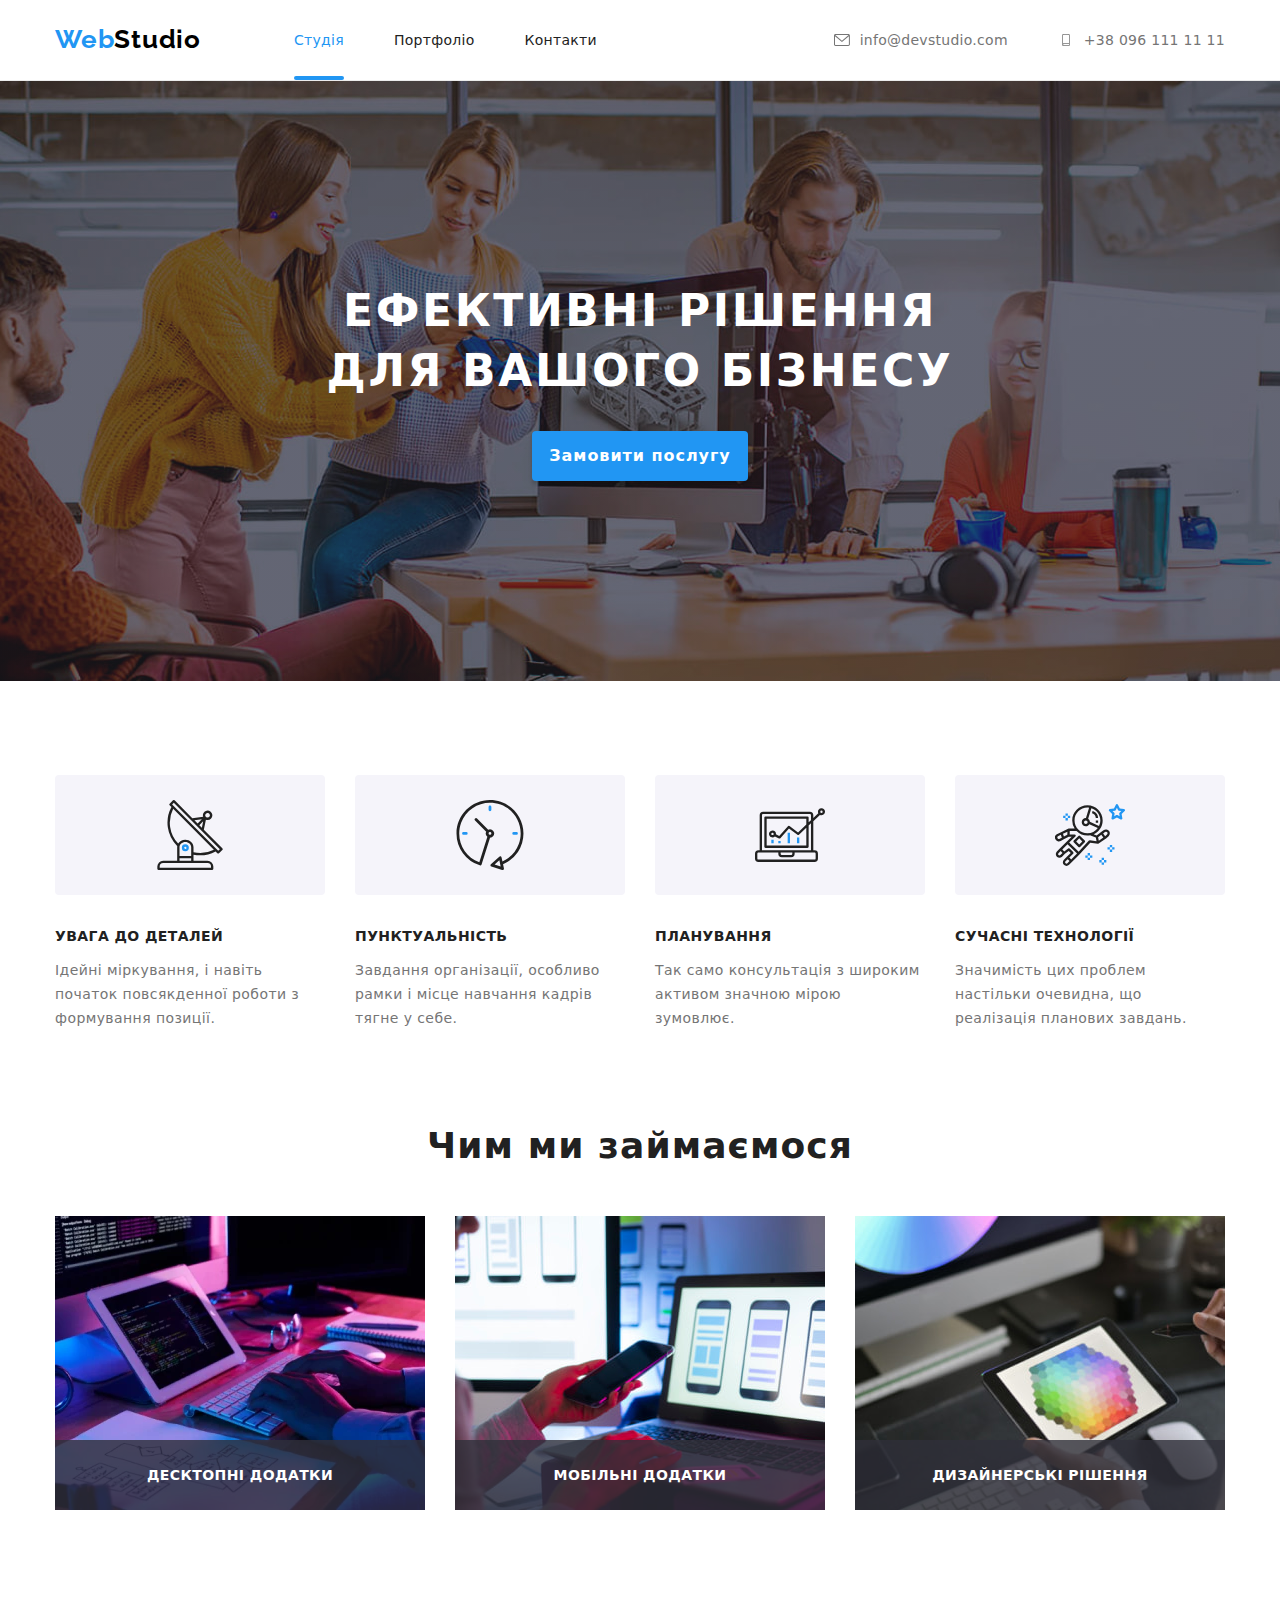
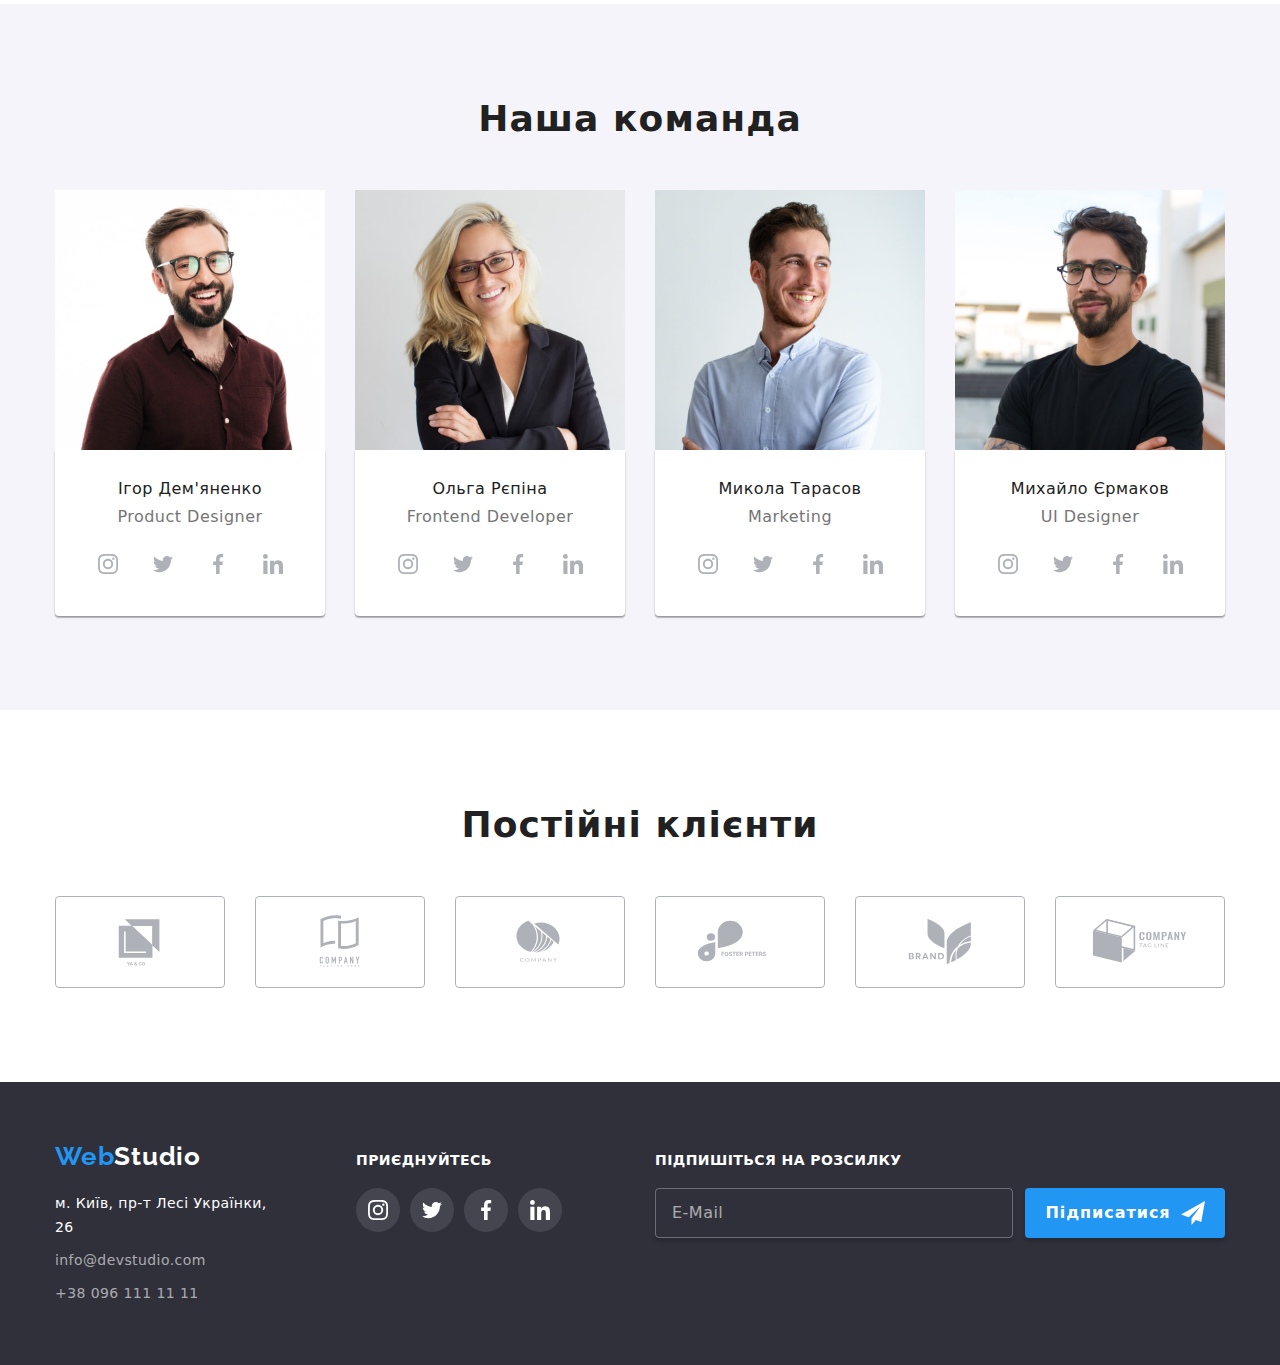
==== commit 7b87eb1d: "focus icon modal" ====
--- a/index.html
+++ b/index.html
@@ -1,4 +1,4 @@
-<!DOCTYPE html>
+ <!DOCTYPE html>
 <html lang="uk">
   <head>
     <meta charset="UTF-8" />
--- a/css/main.min.css
+++ b/css/main.min.css
@@ -1 +1 @@
-body{font-family:"Roboto",sans-serif;letter-spacing:.02em;font-weight:500;font-size:14px;color:#212121;margin:0;padding:0}.container{width:1200px;margin-left:auto;margin-right:auto;padding-left:15px;padding-right:15px}header{border-bottom:1px #ececec solid}header .container{display:-webkit-box;display:-ms-flexbox;display:flex;-webkit-box-align:center;-ms-flex-align:center;align-items:center}h1,h2,h3,ul,p{margin-top:0;margin-bottom:0;padding:0}section{padding-top:94px;padding-bottom:94px}img{display:block}ul{list-style-type:none}.header-list{display:-webkit-box;display:-ms-flexbox;display:flex;margin-left:auto;white-space:nowrap}.header-list .header-list__item+.header-list__item{margin-left:50px}.header-list__link{display:-webkit-box;display:-ms-flexbox;display:flex;-webkit-box-align:center;-ms-flex-align:center;align-items:center;padding-top:32px;padding-bottom:32px;color:#757575;text-decoration:none;-webkit-transition:color 250ms cubic-bezier(0.4, 0, 0.2, 1);transition:color 250ms cubic-bezier(0.4, 0, 0.2, 1)}.header-list__link:hover,.header-list__link:focus{color:#2196f3}.header-list__icon{fill:#757575;margin-right:10px;-webkit-transition:fill 250ms cubic-bezier(0.4, 0, 0.2, 1);transition:fill 250ms cubic-bezier(0.4, 0, 0.2, 1)}.header-list__link:hover .header-list__icon,.header-list__link:focus .header-list__icon{fill:#2196f3}.nav{display:-webkit-box;display:-ms-flexbox;display:flex;-webkit-box-align:center;-ms-flex-align:center;align-items:center}.nav__list{display:-webkit-box;display:-ms-flexbox;display:flex;-webkit-box-align:center;-ms-flex-align:center;align-items:center}.nav__item:not(:first-child){margin-left:50px}.nav__logo{display:inline-block;font-family:"Raleway",sans-serif;text-decoration:none;font-weight:700;font-size:26px;letter-spacing:.03em;color:#2196f3;margin-right:93px}.nav__page{display:block;text-decoration:none;font-weight:500;font-size:14px;letter-spacing:.02em;color:#212121;padding-top:32px;padding-bottom:32px;-webkit-transition:color 250ms cubic-bezier(0.4, 0, 0.2, 1);transition:color 250ms cubic-bezier(0.4, 0, 0.2, 1)}.nav__page:hover,.nav__page:focus{color:#2196f3}.nav__page-current{position:relative}.nav__page-current::after{content:"";display:block;border-radius:2px;width:100%;height:4px;background:var(--hover-color-blue);position:absolute;left:0;bottom:0}.hero{background-color:#2f303a;padding-bottom:280px;text-align:center;padding-top:200px;padding-bottom:200px;background-image:-webkit-gradient(linear, left top, left bottom, from(rgba(47, 48, 58, 0.4)), to(rgba(47, 48, 58, 0.4))),url(../images/background-img.jpg);background-image:linear-gradient(rgba(47, 48, 58, 0.4), rgba(47, 48, 58, 0.4)),url(../images/background-img.jpg);background-size:cover;background-position:center;max-width:1600px;margin-right:auto;margin-left:auto}.hero__h1{display:inline-block;font-weight:900;font-size:44px;line-height:136%;letter-spacing:.06em;text-transform:uppercase;text-align:center;color:#fff;width:696px;min-height:120px;margin-bottom:30px}.hero__main-but{display:block;background-color:#2196f3;min-width:216px;height:50px;border-radius:4px;border:none;-webkit-box-shadow:0 4px 4px 0 rgba(0,0,0,.15);box-shadow:0 4px 4px 0 rgba(0,0,0,.15);color:#fff;font-weight:700;font-size:16px;line-height:187%;letter-spacing:.06em;text-align:center;cursor:pointer;margin:auto;-webkit-transition:background-color 250ms cubic-bezier(0.4, 0, 0.2, 1);transition:background-color 250ms cubic-bezier(0.4, 0, 0.2, 1)}.hero__main-but:active{background-color:#188ce8}.backdrop{position:fixed;top:0;left:0;width:100%;height:100%;background:rgba(0,0,0,.2);z-index:2;-webkit-transform:scale(100%);transform:scale(100%);-webkit-transition:visibility 250ms cubic-bezier(0.4, 0, 0.2, 1),opacity 250ms cubic-bezier(0.4, 0, 0.2, 1);transition:visibility 250ms cubic-bezier(0.4, 0, 0.2, 1),opacity 250ms cubic-bezier(0.4, 0, 0.2, 1)}.backdrop.is-hidden{opacity:0;visibility:hidden;pointer-events:none}.modal{position:absolute;top:50%;left:50%;-webkit-transform:translate(-50%, -50%) scale(1);transform:translate(-50%, -50%) scale(1);border-radius:4px;min-width:528px;height:581px;-webkit-box-shadow:0 2px 1px 0 rgba(0,0,0,.2),0 1px 1px 0 rgba(0,0,0,.14),0 1px 3px 0 rgba(0,0,0,.12);box-shadow:0 2px 1px 0 rgba(0,0,0,.2),0 1px 1px 0 rgba(0,0,0,.14),0 1px 3px 0 rgba(0,0,0,.12);background:#fff;-webkit-transition:-webkit-transform 250ms cubic-bezier(0.4, 0, 0.2, 1);transition:-webkit-transform 250ms cubic-bezier(0.4, 0, 0.2, 1);transition:transform 250ms cubic-bezier(0.4, 0, 0.2, 1);transition:transform 250ms cubic-bezier(0.4, 0, 0.2, 1), -webkit-transform 250ms cubic-bezier(0.4, 0, 0.2, 1)}.backdrop.is-hidden .modal.is-hidden{-webkit-transform:translate(-50%, -50%) scale(0.2);transform:translate(-50%, -50%) scale(0.2)}.modal__button{position:absolute;top:8px;right:8px;border-radius:50%;border:1px solid rgba(0,0,0,.1);background-color:#fff;cursor:pointer;display:-webkit-box;display:-ms-flexbox;display:flex;-webkit-box-align:center;-ms-flex-align:center;align-items:center;-webkit-box-pack:center;-ms-flex-pack:center;justify-content:center;width:30px;height:30px;-webkit-transition:fill 250ms cubic-bezier(0.4, 0, 0.2, 1);transition:fill 250ms cubic-bezier(0.4, 0, 0.2, 1)}.modal__button:hover,.modal__button:focus{fill:#2196f3}.modal-form{width:528px;padding-top:40px;padding-left:40px;padding-right:40px;padding-bottom:40px}.modal-form__header{font-weight:700;font-size:20px;letter-spacing:.03em;text-align:center;color:#212121;margin-left:auto;margin-right:auto;margin-bottom:12px}.modal-form__box{display:-webkit-box;display:-ms-flexbox;display:flex;-webkit-box-orient:vertical;-webkit-box-direction:normal;-ms-flex-direction:column;flex-direction:column;position:relative;margin-left:auto;margin-right:auto;margin-top:10px;width:448px;height:58px}.modal-form__label{display:-webkit-box;display:-ms-flexbox;display:flex;-webkit-box-align:center;-ms-flex-align:center;align-items:center;-webkit-box-pack:start;-ms-flex-pack:start;justify-content:flex-start;font-weight:400;font-size:12px;letter-spacing:.01em;color:#757575}.modal-form__input{outline:none;border:1px solid rgba(33,33,33,.2);border-radius:4px;width:448px;height:40px;padding-left:34px;margin-top:4px;-webkit-transition:border 250ms cubic-bezier(0.4, 0, 0.2, 1);transition:border 250ms cubic-bezier(0.4, 0, 0.2, 1)}.modal-form__input:hover,.modal-form__input:focus{border:1px solid #2196f3}.modal-form__icon{position:absolute;top:28px;left:12px;-webkit-transition:fill 250ms cubic-bezier(0.4, 0, 0.2, 1);transition:fill 250ms cubic-bezier(0.4, 0, 0.2, 1)}.modal-form__input:hover .modal-form__icon,.modal-form__input:focus .modal-form__icon{fill:#2196f3}.modal-form__comment{display:-webkit-box;display:-ms-flexbox;display:flex;-webkit-box-orient:vertical;-webkit-box-direction:normal;-ms-flex-direction:column;flex-direction:column;position:relative;margin-left:auto;margin-right:auto;margin-bottom:20px;margin-top:10px;width:448px}.modal-form__texarea{display:block;outline:none;border:1px solid rgba(33,33,33,.2);border-radius:4px;width:448px;height:120px;margin-top:4px;padding-left:16px;padding-top:12px;resize:none;-webkit-transition:border 250ms cubic-bezier(0.4, 0, 0.2, 1);transition:border 250ms cubic-bezier(0.4, 0, 0.2, 1)}.modal-form__texarea::-webkit-input-placeholder{font-weight:400;font-size:12px;letter-spacing:.01em;color:rgba(117,117,117,.5)}.modal-form__texarea::-moz-placeholder{font-weight:400;font-size:12px;letter-spacing:.01em;color:rgba(117,117,117,.5)}.modal-form__texarea:-ms-input-placeholder{font-weight:400;font-size:12px;letter-spacing:.01em;color:rgba(117,117,117,.5)}.modal-form__texarea::-ms-input-placeholder{font-weight:400;font-size:12px;letter-spacing:.01em;color:rgba(117,117,117,.5)}.modal-form__texarea::placeholder{font-weight:400;font-size:12px;letter-spacing:.01em;color:rgba(117,117,117,.5)}.modal-form__texarea:hover,.modal-form__texarea:focus{border:1px solid #2196f3}.modal-form__checkbox-label{display:-webkit-box;display:-ms-flexbox;display:flex;-webkit-box-pack:center;-ms-flex-pack:center;justify-content:center;font-weight:400;font-size:14px;line-height:171%;letter-spacing:.03em;color:#757575}.modal-form__checkbox-input{-webkit-appearance:none;-moz-appearance:none;appearance:none}.modal-form__checkbox-icon{display:-webkit-box;display:-ms-flexbox;display:flex;-webkit-box-align:center;-ms-flex-align:center;align-items:center;border-radius:2px;border:#212121 2px solid;width:16px;height:15px;margin-right:8px;background-image:url(../images/icon-check.svg);background-size:contain;background-repeat:no-repeat;background-origin:border;background-position:center;-webkit-transition:background-color 250ms cubic-bezier(0.4, 0, 0.2, 1),border 250ms cubic-bezier(0.4, 0, 0.2, 1);transition:background-color 250ms cubic-bezier(0.4, 0, 0.2, 1),border 250ms cubic-bezier(0.4, 0, 0.2, 1)}.modal-form__checkbox-icon:hover{border:#2196f3 2px solid}.modal-form__checkbox-input:focus+.modal-form__checkbox-icon{border:#2196f3 2px solid}.modal-form__checkbox-input:checked+.modal-form__checkbox-icon{background-color:#188ce8;fill:#fff;border:none}.modal-form__checkbox-text{display:block;text-align:center}.modal-form__contract{color:#2196f3;margin-left:4px}.modal-form__btn{margin-top:30px;border:none;border-radius:4px;width:200px;height:50px;-webkit-box-shadow:0 4px 4px 0 rgba(0,0,0,.15);box-shadow:0 4px 4px 0 rgba(0,0,0,.15);background-color:#2196f3;font-family:"Roboto",sans-serif;font-weight:700;font-size:16px;line-height:1.875;letter-spacing:.06em;text-align:center;color:#fff;-webkit-transition:background-color 250ms cubic-bezier(0.4, 0, 0.2, 1);transition:background-color 250ms cubic-bezier(0.4, 0, 0.2, 1)}.modal-form__btn:hover,.modal-form__btn:focus{background-color:#188ce8}.benefit{font-weight:400;line-height:171%;letter-spacing:.03em;color:var(--basic-text);padding-bottom:0}.benefit__block{display:-webkit-box;display:-ms-flexbox;display:flex;-ms-flex-wrap:wrap;flex-wrap:wrap}.benefit__block .benefit__item{width:270px}.benefit__block .benefit__item+.benefit__item{margin-left:30px}.benefit__background-icon{display:-webkit-box;display:-ms-flexbox;display:flex;-webkit-box-pack:center;-ms-flex-pack:center;justify-content:center;-webkit-box-align:center;-ms-flex-align:center;align-items:center;background-color:#f5f4fa;width:270px;height:120px;border-radius:4px;margin-bottom:30px}.benefit__h3{font-weight:700;letter-spacing:.03em;text-transform:uppercase;color:#212121;font-size:14px;margin-bottom:10px}.photo-block__h2{font-weight:700;font-size:36px;letter-spacing:.03em;text-align:center;margin-bottom:50px;color:#212121}.photo-block__images{display:-webkit-box;display:-ms-flexbox;display:flex;-ms-flex-wrap:wrap;flex-wrap:wrap;margin-left:-30px}.photo-block__item{position:relative;margin-left:30px}.photo-block__content{position:absolute;left:0;bottom:0;display:-webkit-box;display:-ms-flexbox;display:flex;width:100%;height:70px;background:rgba(47,48,58,.8);-webkit-box-align:center;-ms-flex-align:center;align-items:center;-webkit-box-pack:center;-ms-flex-pack:center;justify-content:center}.photo-block__text{font-weight:700;font-size:14px;letter-spacing:.03em;text-transform:uppercase;color:#fff}.team{background-color:var(--background-lite)}.team__title{font-weight:700;font-size:36px;letter-spacing:.03em;text-align:center;margin-bottom:50px}.team__list{display:-webkit-box;display:-ms-flexbox;display:flex;-ms-flex-wrap:wrap;flex-wrap:wrap;margin-left:-30px}.team__item{width:270px;margin-left:30px}.members{padding-top:30px;padding-bottom:30px;border-radius:0 0 4px 4px;width:270px;-webkit-box-shadow:0 2px 1px 0 rgba(0,0,0,.2),0 1px 1px 0 rgba(0,0,0,.14),0 1px 3px 0 rgba(0,0,0,.12);box-shadow:0 2px 1px 0 rgba(0,0,0,.2),0 1px 1px 0 rgba(0,0,0,.14),0 1px 3px 0 rgba(0,0,0,.12);background:#fff}.members__name{font-weight:500;font-size:16px;letter-spacing:.03em;text-align:center}.members__profesion{font-weight:400;font-size:16px;letter-spacing:.03em;color:#757575;text-align:center;margin-top:10px}.members__socialmedia{display:-webkit-box;display:-ms-flexbox;display:flex;-webkit-box-align:center;-ms-flex-align:center;align-items:center;-webkit-box-pack:center;-ms-flex-pack:center;justify-content:center;margin-top:16px;gap:10px}.members__socialmedia-link{display:-webkit-box;display:-ms-flexbox;display:flex;-webkit-box-align:center;-ms-flex-align:center;align-items:center;-webkit-box-pack:center;-ms-flex-pack:center;justify-content:center;border-radius:50%;width:45px;height:44px;outline:none;fill:#afb1b8;margin-top:0;-webkit-transition:background-color 250ms cubic-bezier(0.4, 0, 0.2, 1),fill 250ms cubic-bezier(0.4, 0, 0.2, 1);transition:background-color 250ms cubic-bezier(0.4, 0, 0.2, 1),fill 250ms cubic-bezier(0.4, 0, 0.2, 1)}.members__socialmedia-link:hover,.members__socialmedia-link:focus{fill:#fff;background-color:#188ce8}.clients__header{font-weight:700;font-size:36px;letter-spacing:.03em;text-align:center;color:#212121}.clients__list{display:-webkit-box;display:-ms-flexbox;display:flex;-webkit-box-pack:center;-ms-flex-pack:center;justify-content:center;-webkit-box-align:center;-ms-flex-align:center;align-items:center;gap:30px;margin-top:50px}.clients__icon{display:-webkit-box;display:-ms-flexbox;display:flex;-webkit-box-pack:center;-ms-flex-pack:center;justify-content:center;-webkit-box-align:center;-ms-flex-align:center;align-items:center;fill:#afb1b8;border:1px solid #afb1b8;outline:none;border-radius:4px;width:170px;height:92px;-webkit-transition:border 250ms cubic-bezier(0.4, 0, 0.2, 1),fill 250ms cubic-bezier(0.4, 0, 0.2, 1);transition:border 250ms cubic-bezier(0.4, 0, 0.2, 1),fill 250ms cubic-bezier(0.4, 0, 0.2, 1)}.clients__icon:hover,.clients__icon:focus{fill:#2196f3;border:1px solid #188ce8}.footer{background-color:#2f303a;padding-top:60px;padding-bottom:60px}.footer .container{display:-webkit-box;display:-ms-flexbox;display:flex;-webkit-box-align:baseline;-ms-flex-align:baseline;align-items:baseline}.footer__main-block{margin-right:70px;width:231px}.footer__logo{display:block;margin-bottom:20px;font-family:"Raleway",sans-serif;text-decoration:none;font-weight:700;font-size:26px;letter-spacing:.03em;color:#2196f3}.footer__adress{font-weight:400;font-size:14px;line-height:171%;letter-spacing:.03em;color:#fff;font-style:normal;margin-bottom:9px}.footer__appeal{display:block;font-weight:400;line-height:171%;letter-spacing:.03em;color:rgba(255,255,255,.6);text-decoration:none;font-style:normal;-webkit-transition:color 250ms cubic-bezier(0.4, 0, 0.2, 1);transition:color 250ms cubic-bezier(0.4, 0, 0.2, 1)}.footer__appeal:not(:last-child){margin-bottom:9px}.footer__appeal:hover,.footer__appeal:focus{color:rgba(255,255,255,.7450980392)}.footer__header{font-weight:700;font-size:14px;letter-spacing:.03em;text-transform:uppercase;color:#fff}.footer__socialmed{display:-webkit-box;display:-ms-flexbox;display:flex;-webkit-box-align:center;-ms-flex-align:center;align-items:center;gap:10px;margin-top:20px}.footer__icon{display:-webkit-box;display:-ms-flexbox;display:flex;-webkit-box-align:center;-ms-flex-align:center;align-items:center;-webkit-box-pack:center;-ms-flex-pack:center;justify-content:center;background-color:rgba(255,255,255,.1);border-radius:50%;width:44px;height:44px;fill:#fff;-webkit-transition:background-color 250ms cubic-bezier(0.4, 0, 0.2, 1);transition:background-color 250ms cubic-bezier(0.4, 0, 0.2, 1)}.footer__icon:hover,.footer__icon:focus{background-color:#2196f3}.footer__email-block{display:-webkit-box;display:-ms-flexbox;display:flex;-webkit-box-orient:vertical;-webkit-box-direction:normal;-ms-flex-direction:column;flex-direction:column;margin-left:93px}.footer__email-header{font-weight:700;font-size:14px;letter-spacing:.03em;text-transform:uppercase;color:#fff}.footer__form{display:-webkit-box;display:-ms-flexbox;display:flex;-webkit-box-align:center;-ms-flex-align:center;align-items:center;gap:12px}.footer__input{border:1px solid rgba(255,255,255,.3);border-radius:4px;width:358px;height:50px;-webkit-box-shadow:0 4px 4px 0 rgba(0,0,0,.15);box-shadow:0 4px 4px 0 rgba(0,0,0,.15);background:rgba(33,150,243,0);margin-top:20px;padding-left:16px;color:#fff}.footer__input::-webkit-input-placeholder{font-weight:400;font-size:16px;line-height:125%;letter-spacing:.03em;color:rgba(255,255,255,.6)}.footer__input::-moz-placeholder{font-weight:400;font-size:16px;line-height:125%;letter-spacing:.03em;color:rgba(255,255,255,.6)}.footer__input:-ms-input-placeholder{font-weight:400;font-size:16px;line-height:125%;letter-spacing:.03em;color:rgba(255,255,255,.6)}.footer__input::-ms-input-placeholder{font-weight:400;font-size:16px;line-height:125%;letter-spacing:.03em;color:rgba(255,255,255,.6)}.footer__input::placeholder{font-weight:400;font-size:16px;line-height:125%;letter-spacing:.03em;color:rgba(255,255,255,.6)}.footer__button{display:-webkit-box;display:-ms-flexbox;display:flex;-webkit-box-align:center;-ms-flex-align:center;align-items:center;-webkit-box-pack:center;-ms-flex-pack:center;justify-content:center;gap:10px;border-radius:4px;width:200px;height:50px;margin-top:20px;-webkit-box-shadow:0 4px 4px 0 rgba(0,0,0,.15);box-shadow:0 4px 4px 0 rgba(0,0,0,.15);background:#2196f3;border:none;-webkit-transition:background-color 250ms cubic-bezier(0.4, 0, 0.2, 1);transition:background-color 250ms cubic-bezier(0.4, 0, 0.2, 1)}.footer__button:hover,.footer__button:focus{background-color:#188ce8}.footer__button-text{font-weight:700;font-size:16px;line-height:187%;letter-spacing:.06em;text-align:center;color:#fff}.filter-list{display:-webkit-box;display:-ms-flexbox;display:flex;-webkit-box-align:center;-ms-flex-align:center;align-items:center;-webkit-box-pack:center;-ms-flex-pack:center;justify-content:center;margin-bottom:50px;gap:8px}.filter-list__btn{background-color:#f5f4fa;font-weight:500;font-size:16px;line-height:162%;letter-spacing:.03em;text-align:center;height:38px;cursor:pointer;border-radius:4px;border:rgba(0,0,0,0);padding-top:6px;padding-bottom:6px;padding-left:22px;padding-right:22px;-webkit-transition:background-color 250ms cubic-bezier(0.4, 0, 0.2, 1),color 250ms cubic-bezier(0.4, 0, 0.2, 1),-webkit-box-shadow 250ms cubic-bezier(0.4, 0, 0.2, 1);transition:background-color 250ms cubic-bezier(0.4, 0, 0.2, 1),color 250ms cubic-bezier(0.4, 0, 0.2, 1),-webkit-box-shadow 250ms cubic-bezier(0.4, 0, 0.2, 1);transition:background-color 250ms cubic-bezier(0.4, 0, 0.2, 1),color 250ms cubic-bezier(0.4, 0, 0.2, 1),box-shadow 250ms cubic-bezier(0.4, 0, 0.2, 1);transition:background-color 250ms cubic-bezier(0.4, 0, 0.2, 1),color 250ms cubic-bezier(0.4, 0, 0.2, 1),box-shadow 250ms cubic-bezier(0.4, 0, 0.2, 1),-webkit-box-shadow 250ms cubic-bezier(0.4, 0, 0.2, 1)}.filter-list__btn:hover,.filter-list__btn:focus,.filter-list__btn:active{color:#fff;background:#2196f3;-webkit-box-shadow:0 2px 2px 0 rgba(0,0,0,.12),0 1px 2px 0 rgba(0,0,0,.08),0 3px 1px 0 rgba(0,0,0,.1);box-shadow:0 2px 2px 0 rgba(0,0,0,.12),0 1px 2px 0 rgba(0,0,0,.08),0 3px 1px 0 rgba(0,0,0,.1)}.cards-list{display:-webkit-box;display:-ms-flexbox;display:flex;-ms-flex-wrap:wrap;flex-wrap:wrap;gap:30px}.cards-list__card{text-decoration:none;display:block;-webkit-box-shadow:none;box-shadow:none;-webkit-transition-property:-webkit-box-shadow;transition-property:-webkit-box-shadow;transition-property:box-shadow;transition-property:box-shadow, -webkit-box-shadow;-webkit-transition-duration:250ms;transition-duration:250ms;-webkit-transition-timing-function:cubic-bezier(0.4, 0, 0.2, 1);transition-timing-function:cubic-bezier(0.4, 0, 0.2, 1)}.cards-list__card:hover,.cards-list__card:focus{-webkit-box-shadow:1px 4px 6px 0 rgba(0,0,0,.16),0 4px 4px 0 rgba(0,0,0,.06),0 1px 1px 0 rgba(0,0,0,.12);box-shadow:1px 4px 6px 0 rgba(0,0,0,.16),0 4px 4px 0 rgba(0,0,0,.06),0 1px 1px 0 rgba(0,0,0,.12)}.cards-list__thumb{position:relative;overflow:hidden}.cards-list__filling{position:absolute;display:-webkit-box;display:-ms-flexbox;display:flex;-webkit-box-align:center;-ms-flex-align:center;align-items:center;-webkit-box-pack:center;-ms-flex-pack:center;justify-content:center;top:0;left:0;width:100%;height:101%;background:rgba(33,150,243,.9);padding-left:24px;padding-right:24px;-webkit-transform:translateY(100%);transform:translateY(100%);-webkit-transition:-webkit-transform 250ms cubic-bezier(0.4, 0, 0.2, 1);transition:-webkit-transform 250ms cubic-bezier(0.4, 0, 0.2, 1);transition:transform 250ms cubic-bezier(0.4, 0, 0.2, 1);transition:transform 250ms cubic-bezier(0.4, 0, 0.2, 1), -webkit-transform 250ms cubic-bezier(0.4, 0, 0.2, 1)}.cards-list__card:hover .cards-list__filling,.cards-list__card:focus .cards-list__filling{-webkit-transform:translateY(0);transform:translateY(0);opacity:1}.cards-list__text{font-weight:400;font-size:18px;line-height:156%;letter-spacing:.03em;color:#fff}.cards-list__border{padding-top:20px;padding-bottom:20px;padding-left:24px;padding-right:24px;border-bottom:1px solid #eee;border-left:1px solid #eee;border-right:1px solid #eee}.cards-list__sub-title{font-weight:700;font-size:18px;line-height:200%;letter-spacing:.06em;color:#212121;text-decoration:none}.cards-list__filter{margin-top:4px;font-weight:400;font-size:16px;line-height:187%;letter-spacing:.03em;color:#757575;text-decoration:none}/*# sourceMappingURL=main.min.css.map */+body{font-family:"Roboto",sans-serif;letter-spacing:.02em;font-weight:500;font-size:14px;color:#212121;margin:0;padding:0}.container{width:1200px;margin-left:auto;margin-right:auto;padding-left:15px;padding-right:15px}header{border-bottom:1px #ececec solid}header .container{display:-webkit-box;display:-ms-flexbox;display:flex;-webkit-box-align:center;-ms-flex-align:center;align-items:center}h1,h2,h3,ul,p{margin-top:0;margin-bottom:0;padding:0}section{padding-top:94px;padding-bottom:94px}img{display:block}ul{list-style-type:none}.header-list{display:-webkit-box;display:-ms-flexbox;display:flex;margin-left:auto;white-space:nowrap}.header-list .header-list__item+.header-list__item{margin-left:50px}.header-list__link{display:-webkit-box;display:-ms-flexbox;display:flex;-webkit-box-align:center;-ms-flex-align:center;align-items:center;padding-top:32px;padding-bottom:32px;color:#757575;text-decoration:none;-webkit-transition:color 250ms cubic-bezier(0.4, 0, 0.2, 1);transition:color 250ms cubic-bezier(0.4, 0, 0.2, 1)}.header-list__link:hover,.header-list__link:focus{color:#2196f3}.header-list__icon{fill:#757575;margin-right:10px;-webkit-transition:fill 250ms cubic-bezier(0.4, 0, 0.2, 1);transition:fill 250ms cubic-bezier(0.4, 0, 0.2, 1)}.header-list__link:hover .header-list__icon,.header-list__link:focus .header-list__icon{fill:#2196f3}.nav{display:-webkit-box;display:-ms-flexbox;display:flex;-webkit-box-align:center;-ms-flex-align:center;align-items:center}.nav__list{display:-webkit-box;display:-ms-flexbox;display:flex;-webkit-box-align:center;-ms-flex-align:center;align-items:center}.nav__item:not(:first-child){margin-left:50px}.nav__logo{display:inline-block;font-family:"Raleway",sans-serif;text-decoration:none;font-weight:700;font-size:26px;letter-spacing:.03em;color:#2196f3;margin-right:93px}.nav__page{display:block;text-decoration:none;font-weight:500;font-size:14px;letter-spacing:.02em;color:#212121;padding-top:32px;padding-bottom:32px;-webkit-transition:color 250ms cubic-bezier(0.4, 0, 0.2, 1);transition:color 250ms cubic-bezier(0.4, 0, 0.2, 1)}.nav__page:hover,.nav__page:focus{color:#2196f3}.nav__page-current{position:relative}.nav__page-current::after{content:"";display:block;border-radius:2px;width:100%;height:4px;background:#2196f3;position:absolute;left:0;bottom:0}.hero{background-color:#2f303a;padding-bottom:280px;text-align:center;padding-top:200px;padding-bottom:200px;background-image:-webkit-gradient(linear, left top, left bottom, from(rgba(47, 48, 58, 0.4)), to(rgba(47, 48, 58, 0.4))),url(../images/background-img.jpg);background-image:linear-gradient(rgba(47, 48, 58, 0.4), rgba(47, 48, 58, 0.4)),url(../images/background-img.jpg);background-size:cover;background-position:center;max-width:1600px;margin-right:auto;margin-left:auto}.hero__h1{display:inline-block;font-weight:900;font-size:44px;line-height:136%;letter-spacing:.06em;text-transform:uppercase;text-align:center;color:#fff;width:696px;min-height:120px;margin-bottom:30px}.hero__main-but{display:block;background-color:#2196f3;min-width:216px;height:50px;border-radius:4px;border:none;-webkit-box-shadow:0 4px 4px 0 rgba(0,0,0,.15);box-shadow:0 4px 4px 0 rgba(0,0,0,.15);color:#fff;font-weight:700;font-size:16px;line-height:187%;letter-spacing:.06em;text-align:center;cursor:pointer;margin:auto;-webkit-transition:background-color 250ms cubic-bezier(0.4, 0, 0.2, 1);transition:background-color 250ms cubic-bezier(0.4, 0, 0.2, 1)}.hero__main-but:active{background-color:#188ce8}.backdrop{position:fixed;top:0;left:0;width:100%;height:100%;background:rgba(0,0,0,.2);z-index:2;-webkit-transform:scale(100%);transform:scale(100%);-webkit-transition:visibility 250ms cubic-bezier(0.4, 0, 0.2, 1),opacity 250ms cubic-bezier(0.4, 0, 0.2, 1);transition:visibility 250ms cubic-bezier(0.4, 0, 0.2, 1),opacity 250ms cubic-bezier(0.4, 0, 0.2, 1)}.backdrop.is-hidden{opacity:0;visibility:hidden;pointer-events:none}.modal{position:absolute;top:50%;left:50%;-webkit-transform:translate(-50%, -50%) scale(1);transform:translate(-50%, -50%) scale(1);border-radius:4px;min-width:528px;height:581px;-webkit-box-shadow:0 2px 1px 0 rgba(0,0,0,.2),0 1px 1px 0 rgba(0,0,0,.14),0 1px 3px 0 rgba(0,0,0,.12);box-shadow:0 2px 1px 0 rgba(0,0,0,.2),0 1px 1px 0 rgba(0,0,0,.14),0 1px 3px 0 rgba(0,0,0,.12);background:#fff;-webkit-transition:-webkit-transform 250ms cubic-bezier(0.4, 0, 0.2, 1);transition:-webkit-transform 250ms cubic-bezier(0.4, 0, 0.2, 1);transition:transform 250ms cubic-bezier(0.4, 0, 0.2, 1);transition:transform 250ms cubic-bezier(0.4, 0, 0.2, 1), -webkit-transform 250ms cubic-bezier(0.4, 0, 0.2, 1)}.backdrop.is-hidden .modal.is-hidden{-webkit-transform:translate(-50%, -50%) scale(0.2);transform:translate(-50%, -50%) scale(0.2)}.modal__button{position:absolute;top:8px;right:8px;border-radius:50%;border:1px solid rgba(0,0,0,.1);background-color:#fff;cursor:pointer;display:-webkit-box;display:-ms-flexbox;display:flex;-webkit-box-align:center;-ms-flex-align:center;align-items:center;-webkit-box-pack:center;-ms-flex-pack:center;justify-content:center;width:30px;height:30px;-webkit-transition:fill 250ms cubic-bezier(0.4, 0, 0.2, 1);transition:fill 250ms cubic-bezier(0.4, 0, 0.2, 1)}.modal__button:hover,.modal__button:focus{fill:#2196f3}.modal-form{width:528px;padding-top:40px;padding-left:40px;padding-right:40px;padding-bottom:40px}.modal-form__header{font-weight:700;font-size:20px;letter-spacing:.03em;text-align:center;color:#212121;margin-left:auto;margin-right:auto;margin-bottom:12px}.modal-form__box{display:-webkit-box;display:-ms-flexbox;display:flex;-webkit-box-orient:vertical;-webkit-box-direction:normal;-ms-flex-direction:column;flex-direction:column;position:relative;margin-left:auto;margin-right:auto;margin-top:10px;width:448px;height:58px}.modal-form__label{display:-webkit-box;display:-ms-flexbox;display:flex;-webkit-box-align:center;-ms-flex-align:center;align-items:center;-webkit-box-pack:start;-ms-flex-pack:start;justify-content:flex-start;font-weight:400;font-size:12px;letter-spacing:.01em;color:#757575}.modal-form__input{outline:none;border:1px solid rgba(33,33,33,.2);border-radius:4px;width:448px;height:40px;padding-left:34px;margin-top:4px;-webkit-transition:border 250ms cubic-bezier(0.4, 0, 0.2, 1);transition:border 250ms cubic-bezier(0.4, 0, 0.2, 1)}.modal-form__input:hover,.modal-form__input:focus{border:1px solid #2196f3}.modal-form__icon{position:absolute;top:28px;left:12px;-webkit-transition:fill 250ms cubic-bezier(0.4, 0, 0.2, 1);transition:fill 250ms cubic-bezier(0.4, 0, 0.2, 1)}.modal-form__input:hover+.modal-form__icon,.modal-form__input:focus+.modal-form__icon{fill:#2196f3}.modal-form__comment{display:-webkit-box;display:-ms-flexbox;display:flex;-webkit-box-orient:vertical;-webkit-box-direction:normal;-ms-flex-direction:column;flex-direction:column;position:relative;margin-left:auto;margin-right:auto;margin-bottom:20px;margin-top:10px;width:448px}.modal-form__texarea{display:block;outline:none;border:1px solid rgba(33,33,33,.2);border-radius:4px;width:448px;height:120px;margin-top:4px;padding-left:16px;padding-top:12px;resize:none;-webkit-transition:border 250ms cubic-bezier(0.4, 0, 0.2, 1);transition:border 250ms cubic-bezier(0.4, 0, 0.2, 1)}.modal-form__texarea::-webkit-input-placeholder{font-weight:400;font-size:12px;letter-spacing:.01em;color:rgba(117,117,117,.5)}.modal-form__texarea::-moz-placeholder{font-weight:400;font-size:12px;letter-spacing:.01em;color:rgba(117,117,117,.5)}.modal-form__texarea:-ms-input-placeholder{font-weight:400;font-size:12px;letter-spacing:.01em;color:rgba(117,117,117,.5)}.modal-form__texarea::-ms-input-placeholder{font-weight:400;font-size:12px;letter-spacing:.01em;color:rgba(117,117,117,.5)}.modal-form__texarea::placeholder{font-weight:400;font-size:12px;letter-spacing:.01em;color:rgba(117,117,117,.5)}.modal-form__texarea:hover,.modal-form__texarea:focus{border:1px solid #2196f3}.modal-form__checkbox-label{display:-webkit-box;display:-ms-flexbox;display:flex;-webkit-box-pack:center;-ms-flex-pack:center;justify-content:center;font-weight:400;font-size:14px;line-height:171%;letter-spacing:.03em;color:#757575}.modal-form__checkbox-input{-webkit-appearance:none;-moz-appearance:none;appearance:none}.modal-form__checkbox-icon{display:-webkit-box;display:-ms-flexbox;display:flex;-webkit-box-align:center;-ms-flex-align:center;align-items:center;border-radius:2px;border:#212121 2px solid;width:16px;height:15px;margin-right:8px;background-image:url(../images/icon-check.svg);background-size:contain;background-repeat:no-repeat;background-origin:border;background-position:center;-webkit-transition:background-color 250ms cubic-bezier(0.4, 0, 0.2, 1),border 250ms cubic-bezier(0.4, 0, 0.2, 1);transition:background-color 250ms cubic-bezier(0.4, 0, 0.2, 1),border 250ms cubic-bezier(0.4, 0, 0.2, 1)}.modal-form__checkbox-icon:hover{border:#2196f3 2px solid}.modal-form__checkbox-input:focus+.modal-form__checkbox-icon{border:#2196f3 2px solid}.modal-form__checkbox-input:checked+.modal-form__checkbox-icon{background-color:#188ce8;fill:#fff;border:none}.modal-form__checkbox-text{display:block;text-align:center}.modal-form__contract{color:#2196f3;margin-left:4px}.modal-form__btn{margin-top:30px;border:none;border-radius:4px;width:200px;height:50px;-webkit-box-shadow:0 4px 4px 0 rgba(0,0,0,.15);box-shadow:0 4px 4px 0 rgba(0,0,0,.15);background-color:#2196f3;font-family:"Roboto",sans-serif;font-weight:700;font-size:16px;line-height:1.875;letter-spacing:.06em;text-align:center;color:#fff;-webkit-transition:background-color 250ms cubic-bezier(0.4, 0, 0.2, 1);transition:background-color 250ms cubic-bezier(0.4, 0, 0.2, 1)}.modal-form__btn:hover,.modal-form__btn:focus{background-color:#188ce8}.benefit{font-weight:400;line-height:171%;letter-spacing:.03em;color:#757575;padding-bottom:0}.benefit__block{display:-webkit-box;display:-ms-flexbox;display:flex;-ms-flex-wrap:wrap;flex-wrap:wrap}.benefit__block .benefit__item{width:270px}.benefit__block .benefit__item+.benefit__item{margin-left:30px}.benefit__background-icon{display:-webkit-box;display:-ms-flexbox;display:flex;-webkit-box-pack:center;-ms-flex-pack:center;justify-content:center;-webkit-box-align:center;-ms-flex-align:center;align-items:center;background-color:#f5f4fa;width:270px;height:120px;border-radius:4px;margin-bottom:30px}.benefit__h3{font-weight:700;letter-spacing:.03em;text-transform:uppercase;color:#212121;font-size:14px;margin-bottom:10px}.photo-block__h2{font-weight:700;font-size:36px;letter-spacing:.03em;text-align:center;margin-bottom:50px;color:#212121}.photo-block__images{display:-webkit-box;display:-ms-flexbox;display:flex;-ms-flex-wrap:wrap;flex-wrap:wrap;margin-left:-30px}.photo-block__item{position:relative;margin-left:30px}.photo-block__content{position:absolute;left:0;bottom:0;display:-webkit-box;display:-ms-flexbox;display:flex;width:100%;height:70px;background:rgba(47,48,58,.8);-webkit-box-align:center;-ms-flex-align:center;align-items:center;-webkit-box-pack:center;-ms-flex-pack:center;justify-content:center}.photo-block__text{font-weight:700;font-size:14px;letter-spacing:.03em;text-transform:uppercase;color:#fff}.team{background-color:#f5f4fa}.team__title{font-weight:700;font-size:36px;letter-spacing:.03em;text-align:center;margin-bottom:50px}.team__list{display:-webkit-box;display:-ms-flexbox;display:flex;-ms-flex-wrap:wrap;flex-wrap:wrap;margin-left:-30px}.team__item{width:270px;margin-left:30px}.members{padding-top:30px;padding-bottom:30px;border-radius:0 0 4px 4px;width:270px;-webkit-box-shadow:0 2px 1px 0 rgba(0,0,0,.2),0 1px 1px 0 rgba(0,0,0,.14),0 1px 3px 0 rgba(0,0,0,.12);box-shadow:0 2px 1px 0 rgba(0,0,0,.2),0 1px 1px 0 rgba(0,0,0,.14),0 1px 3px 0 rgba(0,0,0,.12);background:#fff}.members__name{font-weight:500;font-size:16px;letter-spacing:.03em;text-align:center}.members__profesion{font-weight:400;font-size:16px;letter-spacing:.03em;color:#757575;text-align:center;margin-top:10px}.members__socialmedia{display:-webkit-box;display:-ms-flexbox;display:flex;-webkit-box-align:center;-ms-flex-align:center;align-items:center;-webkit-box-pack:center;-ms-flex-pack:center;justify-content:center;margin-top:16px;gap:10px}.members__socialmedia-link{display:-webkit-box;display:-ms-flexbox;display:flex;-webkit-box-align:center;-ms-flex-align:center;align-items:center;-webkit-box-pack:center;-ms-flex-pack:center;justify-content:center;border-radius:50%;width:45px;height:44px;outline:none;fill:#afb1b8;margin-top:0;-webkit-transition:background-color 250ms cubic-bezier(0.4, 0, 0.2, 1),fill 250ms cubic-bezier(0.4, 0, 0.2, 1);transition:background-color 250ms cubic-bezier(0.4, 0, 0.2, 1),fill 250ms cubic-bezier(0.4, 0, 0.2, 1)}.members__socialmedia-link:hover,.members__socialmedia-link:focus{fill:#fff;background-color:#188ce8}.clients__header{font-weight:700;font-size:36px;letter-spacing:.03em;text-align:center;color:#212121}.clients__list{display:-webkit-box;display:-ms-flexbox;display:flex;-webkit-box-pack:center;-ms-flex-pack:center;justify-content:center;-webkit-box-align:center;-ms-flex-align:center;align-items:center;gap:30px;margin-top:50px}.clients__icon{display:-webkit-box;display:-ms-flexbox;display:flex;-webkit-box-pack:center;-ms-flex-pack:center;justify-content:center;-webkit-box-align:center;-ms-flex-align:center;align-items:center;fill:#afb1b8;border:1px solid #afb1b8;outline:none;border-radius:4px;width:170px;height:92px;-webkit-transition:border 250ms cubic-bezier(0.4, 0, 0.2, 1),fill 250ms cubic-bezier(0.4, 0, 0.2, 1);transition:border 250ms cubic-bezier(0.4, 0, 0.2, 1),fill 250ms cubic-bezier(0.4, 0, 0.2, 1)}.clients__icon:hover,.clients__icon:focus{fill:#2196f3;border:1px solid #188ce8}.footer{background-color:#2f303a;padding-top:60px;padding-bottom:60px}.footer .container{display:-webkit-box;display:-ms-flexbox;display:flex;-webkit-box-align:baseline;-ms-flex-align:baseline;align-items:baseline}.footer__main-block{margin-right:70px;width:231px}.footer__logo{display:block;margin-bottom:20px;font-family:"Raleway",sans-serif;text-decoration:none;font-weight:700;font-size:26px;letter-spacing:.03em;color:#2196f3}.footer__adress{font-weight:400;font-size:14px;line-height:171%;letter-spacing:.03em;color:#fff;font-style:normal;margin-bottom:9px}.footer__appeal{display:block;font-weight:400;line-height:171%;letter-spacing:.03em;color:rgba(255,255,255,.6);text-decoration:none;font-style:normal;-webkit-transition:color 250ms cubic-bezier(0.4, 0, 0.2, 1);transition:color 250ms cubic-bezier(0.4, 0, 0.2, 1)}.footer__appeal:not(:last-child){margin-bottom:9px}.footer__appeal:hover,.footer__appeal:focus{color:rgba(255,255,255,.7450980392)}.footer__header{font-weight:700;font-size:14px;letter-spacing:.03em;text-transform:uppercase;color:#fff}.footer__socialmed{display:-webkit-box;display:-ms-flexbox;display:flex;-webkit-box-align:center;-ms-flex-align:center;align-items:center;gap:10px;margin-top:20px}.footer__icon{display:-webkit-box;display:-ms-flexbox;display:flex;-webkit-box-align:center;-ms-flex-align:center;align-items:center;-webkit-box-pack:center;-ms-flex-pack:center;justify-content:center;background-color:rgba(255,255,255,.1);border-radius:50%;width:44px;height:44px;fill:#fff;-webkit-transition:background-color 250ms cubic-bezier(0.4, 0, 0.2, 1);transition:background-color 250ms cubic-bezier(0.4, 0, 0.2, 1)}.footer__icon:hover,.footer__icon:focus{background-color:#2196f3}.footer__email-block{display:-webkit-box;display:-ms-flexbox;display:flex;-webkit-box-orient:vertical;-webkit-box-direction:normal;-ms-flex-direction:column;flex-direction:column;margin-left:93px}.footer__email-header{font-weight:700;font-size:14px;letter-spacing:.03em;text-transform:uppercase;color:#fff}.footer__form{display:-webkit-box;display:-ms-flexbox;display:flex;-webkit-box-align:center;-ms-flex-align:center;align-items:center;gap:12px}.footer__input{border:1px solid rgba(255,255,255,.3);border-radius:4px;width:358px;height:50px;-webkit-box-shadow:0 4px 4px 0 rgba(0,0,0,.15);box-shadow:0 4px 4px 0 rgba(0,0,0,.15);background:rgba(33,150,243,0);margin-top:20px;padding-left:16px;color:#fff}.footer__input::-webkit-input-placeholder{font-weight:400;font-size:16px;line-height:125%;letter-spacing:.03em;color:rgba(255,255,255,.6)}.footer__input::-moz-placeholder{font-weight:400;font-size:16px;line-height:125%;letter-spacing:.03em;color:rgba(255,255,255,.6)}.footer__input:-ms-input-placeholder{font-weight:400;font-size:16px;line-height:125%;letter-spacing:.03em;color:rgba(255,255,255,.6)}.footer__input::-ms-input-placeholder{font-weight:400;font-size:16px;line-height:125%;letter-spacing:.03em;color:rgba(255,255,255,.6)}.footer__input::placeholder{font-weight:400;font-size:16px;line-height:125%;letter-spacing:.03em;color:rgba(255,255,255,.6)}.footer__button{display:-webkit-box;display:-ms-flexbox;display:flex;-webkit-box-align:center;-ms-flex-align:center;align-items:center;-webkit-box-pack:center;-ms-flex-pack:center;justify-content:center;gap:10px;border-radius:4px;width:200px;height:50px;margin-top:20px;-webkit-box-shadow:0 4px 4px 0 rgba(0,0,0,.15);box-shadow:0 4px 4px 0 rgba(0,0,0,.15);background:#2196f3;border:none;-webkit-transition:background-color 250ms cubic-bezier(0.4, 0, 0.2, 1);transition:background-color 250ms cubic-bezier(0.4, 0, 0.2, 1)}.footer__button:hover,.footer__button:focus{background-color:#188ce8}.footer__button-text{font-weight:700;font-size:16px;line-height:187%;letter-spacing:.06em;text-align:center;color:#fff}.filter-list{display:-webkit-box;display:-ms-flexbox;display:flex;-webkit-box-align:center;-ms-flex-align:center;align-items:center;-webkit-box-pack:center;-ms-flex-pack:center;justify-content:center;margin-bottom:50px;gap:8px}.filter-list__btn{background-color:#f5f4fa;font-weight:500;font-size:16px;line-height:162%;letter-spacing:.03em;text-align:center;height:38px;cursor:pointer;border-radius:4px;border:rgba(0,0,0,0);padding-top:6px;padding-bottom:6px;padding-left:22px;padding-right:22px;-webkit-transition:background-color 250ms cubic-bezier(0.4, 0, 0.2, 1),color 250ms cubic-bezier(0.4, 0, 0.2, 1),-webkit-box-shadow 250ms cubic-bezier(0.4, 0, 0.2, 1);transition:background-color 250ms cubic-bezier(0.4, 0, 0.2, 1),color 250ms cubic-bezier(0.4, 0, 0.2, 1),-webkit-box-shadow 250ms cubic-bezier(0.4, 0, 0.2, 1);transition:background-color 250ms cubic-bezier(0.4, 0, 0.2, 1),color 250ms cubic-bezier(0.4, 0, 0.2, 1),box-shadow 250ms cubic-bezier(0.4, 0, 0.2, 1);transition:background-color 250ms cubic-bezier(0.4, 0, 0.2, 1),color 250ms cubic-bezier(0.4, 0, 0.2, 1),box-shadow 250ms cubic-bezier(0.4, 0, 0.2, 1),-webkit-box-shadow 250ms cubic-bezier(0.4, 0, 0.2, 1)}.filter-list__btn:hover,.filter-list__btn:focus,.filter-list__btn:active{color:#fff;background:#2196f3;-webkit-box-shadow:0 2px 2px 0 rgba(0,0,0,.12),0 1px 2px 0 rgba(0,0,0,.08),0 3px 1px 0 rgba(0,0,0,.1);box-shadow:0 2px 2px 0 rgba(0,0,0,.12),0 1px 2px 0 rgba(0,0,0,.08),0 3px 1px 0 rgba(0,0,0,.1)}.cards-list{display:-webkit-box;display:-ms-flexbox;display:flex;-ms-flex-wrap:wrap;flex-wrap:wrap;gap:30px}.cards-list__card{text-decoration:none;display:block;-webkit-box-shadow:none;box-shadow:none;-webkit-transition-property:-webkit-box-shadow;transition-property:-webkit-box-shadow;transition-property:box-shadow;transition-property:box-shadow, -webkit-box-shadow;-webkit-transition-duration:250ms;transition-duration:250ms;-webkit-transition-timing-function:cubic-bezier(0.4, 0, 0.2, 1);transition-timing-function:cubic-bezier(0.4, 0, 0.2, 1)}.cards-list__card:hover,.cards-list__card:focus{-webkit-box-shadow:1px 4px 6px 0 rgba(0,0,0,.16),0 4px 4px 0 rgba(0,0,0,.06),0 1px 1px 0 rgba(0,0,0,.12);box-shadow:1px 4px 6px 0 rgba(0,0,0,.16),0 4px 4px 0 rgba(0,0,0,.06),0 1px 1px 0 rgba(0,0,0,.12)}.cards-list__thumb{position:relative;overflow:hidden}.cards-list__filling{position:absolute;display:-webkit-box;display:-ms-flexbox;display:flex;-webkit-box-align:center;-ms-flex-align:center;align-items:center;-webkit-box-pack:center;-ms-flex-pack:center;justify-content:center;top:0;left:0;width:100%;height:101%;background:rgba(33,150,243,.9);padding-left:24px;padding-right:24px;-webkit-transform:translateY(100%);transform:translateY(100%);-webkit-transition:-webkit-transform 250ms cubic-bezier(0.4, 0, 0.2, 1);transition:-webkit-transform 250ms cubic-bezier(0.4, 0, 0.2, 1);transition:transform 250ms cubic-bezier(0.4, 0, 0.2, 1);transition:transform 250ms cubic-bezier(0.4, 0, 0.2, 1), -webkit-transform 250ms cubic-bezier(0.4, 0, 0.2, 1)}.cards-list__card:hover .cards-list__filling,.cards-list__card:focus .cards-list__filling{-webkit-transform:translateY(0);transform:translateY(0);opacity:1}.cards-list__text{font-weight:400;font-size:18px;line-height:156%;letter-spacing:.03em;color:#fff}.cards-list__border{padding-top:20px;padding-bottom:20px;padding-left:24px;padding-right:24px;border-bottom:1px solid #eee;border-left:1px solid #eee;border-right:1px solid #eee}.cards-list__sub-title{font-weight:700;font-size:18px;line-height:200%;letter-spacing:.06em;color:#212121;text-decoration:none}.cards-list__filter{margin-top:4px;font-weight:400;font-size:16px;line-height:187%;letter-spacing:.03em;color:#757575;text-decoration:none}/*# sourceMappingURL=main.min.css.map */